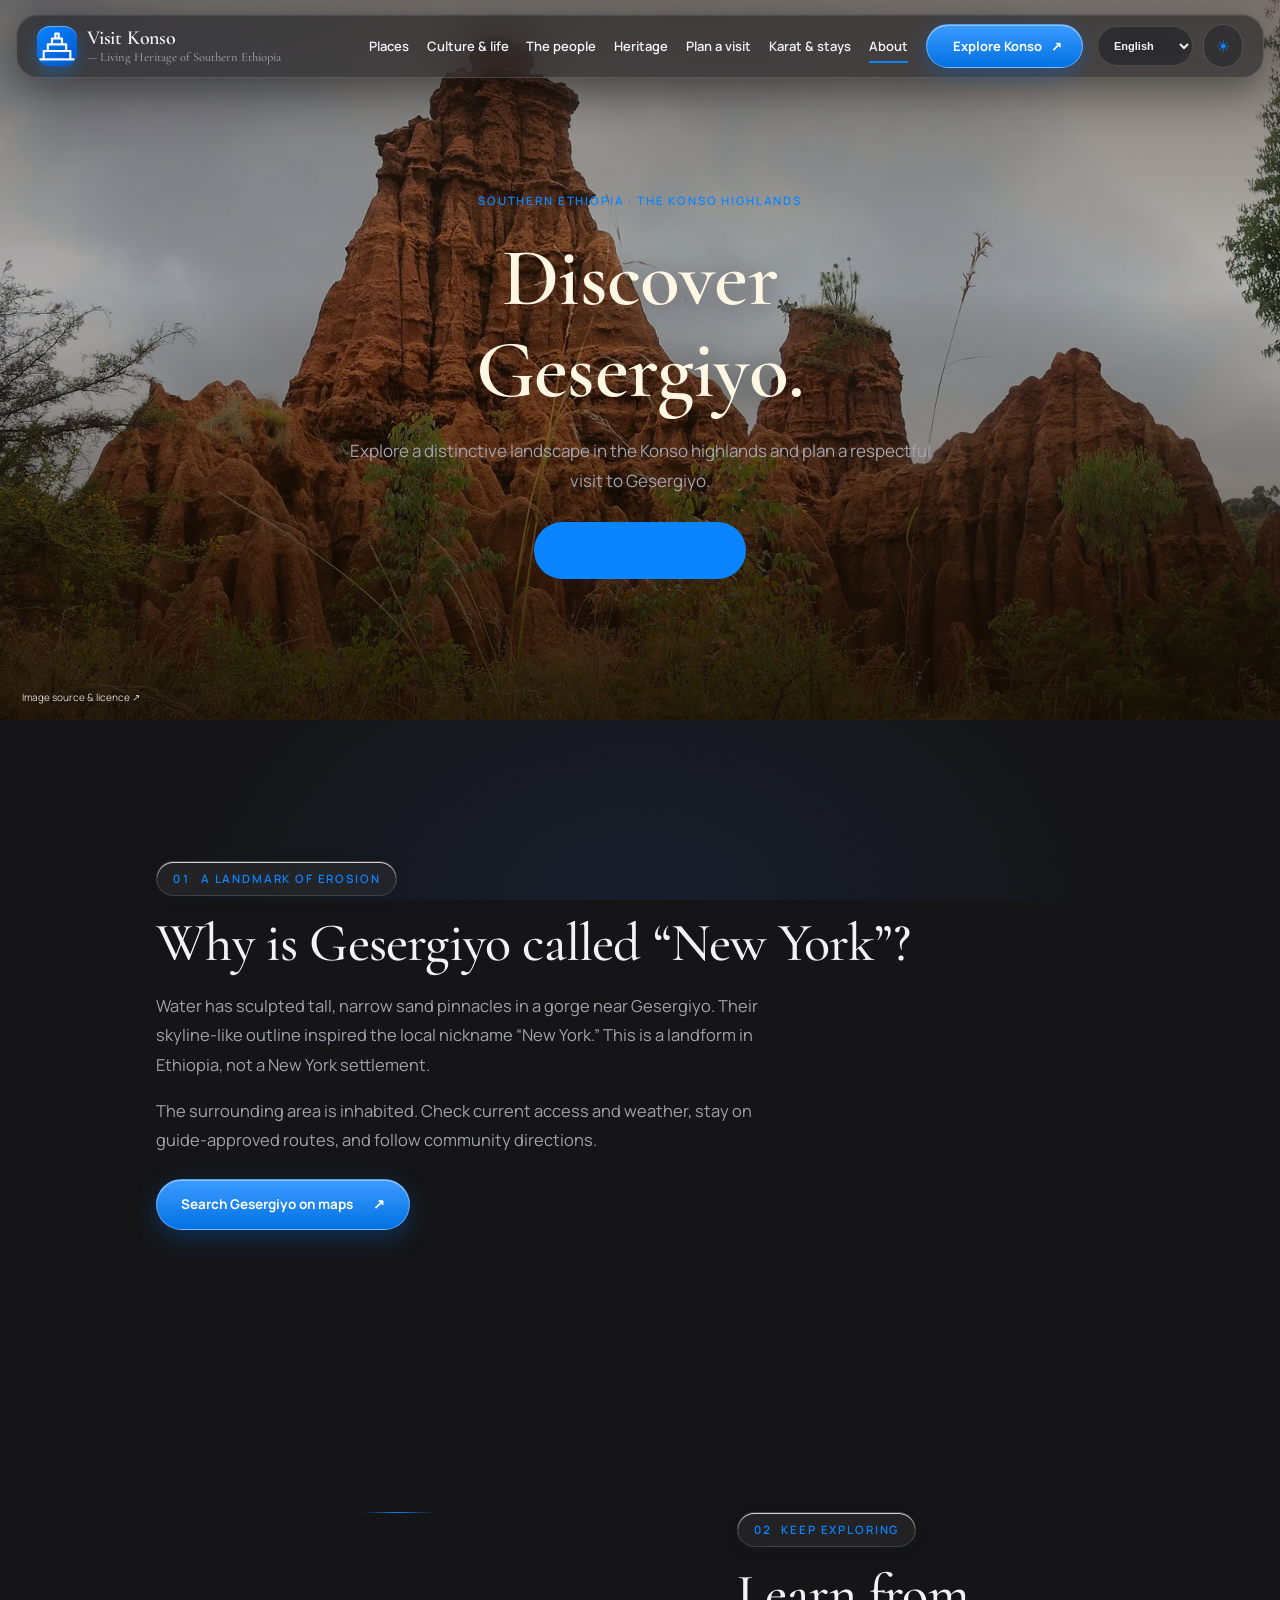
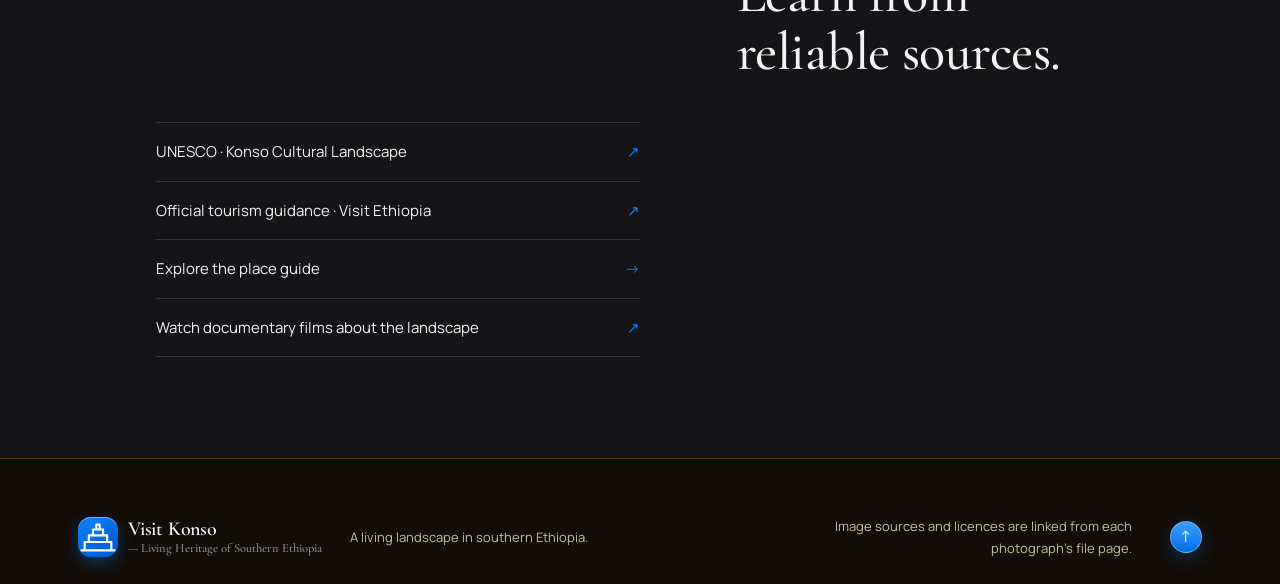
==== about.html @ 5d88a5c2 "Apply iOS-style liquid glass interface" ====
<!doctype html>
<html lang="en" data-adsense-publisher="">
  <head>
    <meta charset="utf-8">
    <meta name="viewport" content="width=device-width, initial-scale=1">
    <meta name="theme-color" content="#eef2f6">
    <meta name="apple-mobile-web-app-capable" content="yes">
    <meta name="apple-mobile-web-app-status-bar-style" content="black-translucent">
    <link rel="manifest" href="manifest.webmanifest">
    <link rel="apple-touch-icon" href="icons/icon-192.png">
    <meta name="description" content="Discover Gesergiyo’s sandstone pinnacles near Konso, their local nickname, and how to plan a respectful visit.">
    <link rel="icon" href="favicon.svg" type="image/svg+xml">
    <title>About Konso — Gesergiyo &amp; the living landscape</title>
    <link rel="preconnect" href="https://fonts.googleapis.com">
    <link rel="preconnect" href="https://fonts.gstatic.com" crossorigin>
    <link rel="preconnect" href="https://commons.wikimedia.org">
    <link rel="preconnect" href="https://upload.wikimedia.org">
    <link href="https://fonts.googleapis.com/css2?family=Cormorant+Garamond:ital,wght@0,500;0,600;0,700;1,500;1,600&family=Manrope:wght@400;500;600;700&family=Noto+Sans+Ethiopic:wght@400;500;600;700&family=Noto+Serif+Ethiopic:wght@500;600;700&display=swap" rel="stylesheet" media="print" onload="this.media='all'">
    <noscript><link href="https://fonts.googleapis.com/css2?family=Cormorant+Garamond:ital,wght@0,500;0,600;0,700;1,500;1,600&family=Manrope:wght@400;500;600;700&family=Noto+Sans+Ethiopic:wght@400;500;600;700&family=Noto+Serif+Ethiopic:wght@500;600;700&display=swap" rel="stylesheet"></noscript>
    <link rel="stylesheet" href="styles.css?v=20261120w">
    <script src="about.js?v=20261120w" defer></script>
    <script src="adsense.js?v=20261117c" defer></script>
    <script src="pwa-register.js?v=20261120w" defer></script>
  </head>
  <body class="about-page" id="about-top">
    <header class="site-header">
      <a class="wordmark" href="index.html#home" aria-label="Visit Konso home" data-aria-key="home">
        <span class="wordmark-mark" aria-hidden="true"><svg class="wordmark-icon" viewBox="0 0 48 48" aria-hidden="true" focusable="false"><path d="M4 40h40M8 40V30h32v10M13 30v-8h22v8M18 22v-7h12v7M22 15V9h4v6" fill="none" stroke="currentColor" stroke-width="2.6" stroke-linecap="round" stroke-linejoin="round"/></svg></span>
        <span class="wordmark-text"><strong>Visit Konso</strong><small>— Living Heritage of Southern Ethiopia</small></span>
      </a>
      <button class="menu-toggle" type="button" aria-expanded="false" aria-controls="about-nav" aria-label="Open navigation">
        <span></span><span></span>
      </button>
      <nav class="site-nav" id="about-nav" aria-label="Main navigation" data-aria-key="nav">
        <a href="index.html#places" data-en="Places" data-am="ቦታዎች" data-om="Iddoowwan">Places</a>
        <a href="index.html#culture" data-en="Culture &amp; life" data-am="ባህልና ዕለታዊ ሕይወት" data-om="Aadaa fi jireenya guyyaa guyyaa">Culture &amp; life</a>
        <a href="index.html#people" data-en="The people" data-am="ሕዝቡ" data-om="Uummata">The people</a>
        <a href="index.html#heritage" data-en="Heritage" data-am="ቅርስ" data-om="Dhaala">Heritage</a>
        <a href="index.html#visit" data-en="Plan a visit" data-am="ጉብኝት ያቅዱ" data-om="Daawwannaa karoorsi">Plan a visit</a>
        <a href="index.html#karat" data-en="Karat &amp; stays" data-am="ካራትና ማረፊያ" data-om="Kaaraatii fi bakka bultii">Karat &amp; stays</a>
        <a href="about.html" aria-current="page" data-en="About" data-am="ስለ ኮንሶ" data-om="Waa’ee Konsoo">About</a>
        <a class="nav-cta" href="index.html#visit"><span data-en="Explore Konso" data-am="ኮንሶን ያስሱ" data-om="Konsoo daawwadhu">Explore Konso</span> <span aria-hidden="true">↗</span></a>
      </nav>
      <div class="header-tools">
        <label class="visually-hidden" for="about-language" data-en="Language" data-am="ቋንቋ" data-om="Afaan">Language</label>
        <select id="about-language" aria-label="Language" data-aria-key="language">
          <option value="en">English</option>
          <option value="am">አማርኛ</option>
          <option value="om">Afaan Oromoo</option>
        </select>
        <button class="theme-toggle" type="button" aria-pressed="false" aria-label="Switch to dark theme">
          <span class="theme-icon" aria-hidden="true">☾</span><span class="theme-label">Dark</span>
        </button>
      </div>
    </header>

    <main>
      <section class="about-hero" aria-labelledby="about-title">
        <div class="about-hero-copy">
          <p class="eyebrow"><span class="eyebrow-dot"></span><span data-en="SOUTHERN ETHIOPIA · THE KONSO HIGHLANDS" data-am="ደቡባዊ ኢትዮጵያ · የኮንሶ ደጋማ አካባቢ" data-om="KIBBA ITOOPHIYAA · BADDA KONSOO">SOUTHERN ETHIOPIA · THE KONSO HIGHLANDS</span></p>
          <h1 id="about-title" data-en="Discover<br>Gesergiyo." data-am="ጌሰርጊዮን<br>ይወቁ።" data-om="Gesergiyoo<br>beekaa.">Discover<br>Gesergiyo.</h1>
          <p class="about-lede" data-en="Explore a distinctive landscape in the Konso highlands and plan a respectful visit to Gesergiyo." data-am="በኮንሶ ደጋማ አካባቢ ያለውን ልዩ መልክዓ ምድር ይወቁና ወደ ጌሰርጊዮ በአክብሮት ጉብኝት ያቅዱ።" data-om="Lafa adda ta’e kan badda Konsoo keessa jiru baradhu; Gesergiyoo daawwachuus kabajaan qopheessi.">Explore a distinctive landscape in the Konso highlands and plan a respectful visit to Gesergiyo.</p>
          <a class="text-link" href="#gesergiyo"><span data-en="Read the story" data-am="ታሪኩን ያንብቡ" data-om="Seenaa isaa dubbisi">Read the story</span><span aria-hidden="true">↓</span></a>
        </div>
        <figure class="about-hero-image">
          <img src="images/commons/commons-new-york-rock-formations-near-konso-jpg-2f418e38.webp" fetchpriority="high" decoding="async" alt="Sculpted rock pinnacles in the gorge at Gesergiyo" data-alt-en="Sculpted rock pinnacles in the gorge at Gesergiyo" data-alt-am="በጌሰርጊዮ ሸለቆ ውስጥ ያሉ በመሬት መሸርሸር የተቀረጹ የድንጋይ ምሰሶዎች" data-alt-om="Pinnaakilii dhagaa erosiidhaan bocaman kan boolla Gesergiyoo keessa jiran" srcset="images/commons/commons-new-york-rock-formations-near-konso-jpg-2f418e38-480.webp 480w, images/commons/commons-new-york-rock-formations-near-konso-jpg-2f418e38-720.webp 720w, images/commons/commons-new-york-rock-formations-near-konso-jpg-2f418e38-1200.webp 1200w, images/commons/commons-new-york-rock-formations-near-konso-jpg-2f418e38.webp 1600w" sizes="100vw">
          <figcaption><a href="https://commons.wikimedia.org/wiki/File:New_York_rock_formations_near_Konso.jpg" target="_blank" rel="noopener noreferrer">Image source &amp; licence ↗</a></figcaption>
        </figure>
      </section>


      <section class="gesergiyo-section section-pad" id="gesergiyo" aria-labelledby="gesergiyo-title">
        <div class="gesergiyo-copy">
          <p class="eyebrow"><span class="section-index">01</span><span data-en="A LANDMARK OF EROSION" data-am="በመሬት መሸርሸር የተፈጠረ ልዩ ቦታ" data-om="BAKKA EROSIIDHAAN UUMAME">A LANDMARK OF EROSION</span></p>
          <h2 id="gesergiyo-title" data-en="Why is Gesergiyo called “New York”?" data-am="ጌሰርጊዮ “New York” የተባለው ለምንድን ነው?" data-om="Gesergiyoon maaliif “Niiw Yoork” jedhama?">Why is Gesergiyo called “New York”?</h2>
          <p data-en="Water has sculpted tall, narrow sand pinnacles in a gorge near Gesergiyo. Their skyline-like outline inspired the local nickname “New York.” This is a landform in Ethiopia, not a New York settlement." data-am="ውሃ በጌሰርጊዮ አቅራቢያ ባለ ሸለቆ ውስጥ ረጃጅምና ጠባብ የአሸዋ ምሰሶዎችን ቀርጿል። እንደ ከተማ ሰማይ ጠቀስ ሕንጻዎች የሚታየው ቅርጻቸው “New York” የሚል የአካባቢ ቅጽል ስም አስገኝቷል። ይህ በኢትዮጵያ የሚገኝ የመሬት ቅርጽ ነው፤ የኒውዮርክ ሰፈር አይደለም።" data-om="Bishaan pinnaakilii cirracha dheeraa fi dhiphaa boolla Gesergiyoo bira jiru bocse. Bocni isaanii akka sarara gamoo magaalaa fakkaata; kanaaf maqaa naannoo keessaa “Niiw Yoork” jedhu argatan. Bifni lafaa kun Itoophiyaa keessa jira; qubsuma Niiw Yoorkii miti.">Water has sculpted tall, narrow sand pinnacles in a gorge near Gesergiyo. Their skyline-like outline inspired the local nickname “New York.” This is a landform in Ethiopia, not a New York settlement.</p>
          <p data-en="The surrounding area is inhabited. Check current access and weather, stay on guide-approved routes, and follow community directions." data-am="አካባቢው ሰዎች የሚኖሩበት ነው። የመድረሻ ሁኔታንና የአየር ሁኔታን ያረጋግጡ፣ በአስጎብኚው በተፈቀዱ መንገዶች ይሂዱ፣ የማኅበረሰቡንም መመሪያ ይከተሉ።" data-om="Naannoon sun jiraattota qaba. Seensaa fi haala qilleensaa ammaa mirkaneessi, daandii qajeelchi hayyame irra deemi, qajeelfama hawaasaas hordofi.">The surrounding area is inhabited. Check current access and weather, stay on guide-approved routes, and follow community directions.</p>
          <a class="visit-button" href="https://www.google.com/maps/search/?api=1&amp;query=Gesergiyo%2C+Konso%2C+Ethiopia" target="_blank" rel="noopener noreferrer"><span data-en="Search Gesergiyo on maps" data-am="ጌሰርጊዮን በካርታ ይፈልጉ" data-om="Gesergiyoo kaartaa irratti barbaadi">Search Gesergiyo on maps</span> <span aria-hidden="true">↗</span></a>
        </div>
      </section>




      <section class="about-sources section-pad" aria-labelledby="about-sources-title">
        <div>
          <p class="eyebrow"><span class="section-index">02</span><span data-en="KEEP EXPLORING" data-am="ተጨማሪ ይወቁ" data-om="Dabalataan qoradhu">KEEP EXPLORING</span></p>
          <h2 id="about-sources-title" data-en="Learn from reliable sources." data-am="ከታመኑ ምንጮች ይወቁ።" data-om="Madda amanamoo irraa baradhu.">Learn from reliable sources.</h2>
        </div>
        <div class="source-links">
          <a href="https://whc.unesco.org/en/list/1333/" target="_blank" rel="noopener noreferrer"><span data-en="UNESCO · Konso Cultural Landscape" data-am="ዩኔስኮ · የኮንሶ የባህል መልክዓ ምድር" data-om="UNESCO · Lafa Aadaa Konsoo">UNESCO · Konso Cultural Landscape</span><span aria-hidden="true">↗</span></a>
          <a href="https://www.visitethiopia.et/space/konso-cultural-landscape" target="_blank" rel="noopener noreferrer"><span data-en="Official tourism guidance · Visit Ethiopia" data-am="ይፋዊ የቱሪዝም መመሪያ · Visit Ethiopia" data-om="Qajeelfama turistii sirrii · Visit Ethiopia">Official tourism guidance · Visit Ethiopia</span><span aria-hidden="true">↗</span></a>
          <a href="index.html#places"><span data-en="Explore the place guide" data-am="የቦታ መመሪያውን ይመልከቱ" data-om="Qajeelfama iddoo ilaali">Explore the place guide</span><span aria-hidden="true">→</span></a>
          <a href="index.html#media"><span data-en="Watch documentary films about the landscape" data-am="ስለ መልክዓ ምድር የሚያሳዩ ሰነድ ፊልሞችን ይመልከቱ" data-om="Waa’ee lafa agarsiisan filmiiwwan galmee ilaali">Watch documentary films about the landscape</span><span aria-hidden="true">↗</span></a>
        </div>
      </section>
    </main>

    <footer class="site-footer">
      <a class="wordmark footer-mark" href="index.html#home" aria-label="Visit Konso home" data-aria-key="home"><span class="wordmark-mark" aria-hidden="true"><svg class="wordmark-icon" viewBox="0 0 48 48" aria-hidden="true" focusable="false"><path d="M4 40h40M8 40V30h32v10M13 30v-8h22v8M18 22v-7h12v7M22 15V9h4v6" fill="none" stroke="currentColor" stroke-width="2.6" stroke-linecap="round" stroke-linejoin="round"/></svg></span><span class="wordmark-text"><strong>Visit Konso</strong><small>— Living Heritage of Southern Ethiopia</small></span></a>
      <p data-en="A living landscape in southern Ethiopia." data-am="በደቡባዊ ኢትዮጵያ የሚገኝ ሕያው የባህል መልክዓ ምድር።" data-om="Lafa aadaa jiraataa kibba Itoophiyaa keessa jiru.">A living landscape in southern Ethiopia.</p>
      <p class="footer-credit" data-en="Image sources and licences are linked from each photograph’s file page." data-am="ምንጮችና ፈቃዶች ከእያንዳንዱ ፎቶ የፋይል ገጽ ጋር ተያይዘዋል።" data-om="Madda suuraa fi hayyamni fuula faayila tokkoon tokkoon suuraa irraa argamu.">Image sources and licences are linked from each photograph’s file page.</p>
      <a class="back-top" href="#about-top" aria-label="Back to top" data-aria-key="backTop">↑</a>
    </footer>
  </body>
</html>
---- styles.css ----
:root {
  color-scheme: dark;
  --paper: #1f1710;
  --paper-light: #2a2016;
  --ink: #f4e9d4;
  --muted: #c9baa0;
  --green: #f0b429;
  --green-deep: #130d07;
  --clay: #f0b429;
  --sun: #ffd36b;
  --line: rgb(244 233 212 / 17%);
  --gold: #f0b429;
  --brown: #2b2118;
  --serif: "Cormorant Garamond", Georgia, serif;
  --sans: "Manrope", sans-serif;
}

html[data-theme="light"] {
  color-scheme: light;
  --paper: #f7efe0;
  --paper-light: #fffaf0;
  --ink: #2b2118;
  --muted: #6c5d48;
  --green: #8a5a0b;
  --green-deep: #2b2118;
  --clay: #a96a08;
  --sun: #f0b429;
  --line: #e3d5ba;
}

* { box-sizing: border-box; }
html { scroll-behavior: smooth; scroll-padding-top: 82px; }
body { margin: 0; background: var(--paper); color: var(--ink); font-family: var(--sans); font-size: 16px; line-height: 1.7; }
img { display: block; width: 100%; }
a { color: inherit; }
button { font: inherit; }

.site-header { height: 82px; padding: 0 6.1vw; display: flex; align-items: center; justify-content: space-between; border-bottom: 1px solid var(--line); position: relative; z-index: 5; background: var(--paper); }
.wordmark { display: inline-flex; align-items: center; gap: 11px; color: var(--ink); text-decoration: none; font-size: 11px; letter-spacing: 0; font-weight: 500; }
.wordmark strong { font-weight: 700; }
.wordmark-mark { width: 35px; height: 35px; display: grid; place-items: center; background: var(--clay); color: var(--paper-light); font-family: var(--serif); font-size: 22px; line-height: 1; }
.site-nav { display: flex; align-items: center; gap: clamp(22px, 3.2vw, 52px); }
.site-nav a { text-decoration: none; color: var(--ink); font-size: 12px; font-weight: 500; transition: color .2s ease; }
.site-nav a:hover, .site-nav a:focus-visible { color: var(--clay); }
.site-nav .nav-cta { padding: 10px 15px; background: var(--green-deep); color: var(--paper-light); }
.nav-cta span { padding-left: 12px; color: var(--sun); }
.menu-toggle { display: none; }
.header-tools { display: flex; align-items: center; gap: 8px; }
.header-tools select, .theme-toggle { min-height: 36px; border: 1px solid var(--line); background: transparent; color: var(--ink); font-size: 10px; }
.header-tools select { width: 100px; padding: 0 8px; cursor: pointer; }
.theme-toggle { display: inline-flex; align-items: center; justify-content: center; gap: 7px; padding: 0 10px; cursor: pointer; }
.theme-icon { color: var(--clay); font-size: 16px; line-height: 1; }
.visually-hidden { position: absolute; width: 1px; height: 1px; padding: 0; margin: -1px; overflow: hidden; clip: rect(0, 0, 0, 0); white-space: nowrap; border: 0; }
html[lang="am"] body { font-family: "Noto Sans Ethiopic", var(--sans); }
html[lang="am"] h1, html[lang="am"] h2, html[lang="am"] h3 { font-family: "Noto Serif Ethiopic", var(--serif); }

.hero { position: relative; min-height: min(760px, calc(100svh - 82px)); display: grid; grid-template-columns: 47% 53%; padding: 0 6.1vw; align-items: center; overflow: hidden; }
.hero-copy { position: relative; z-index: 1; padding: 64px 32px 76px 0; animation: rise-in .7s ease both; }
.eyebrow { margin: 0; display: flex; align-items: center; gap: 10px; color: var(--green); font-size: 10px; font-weight: 700; letter-spacing: .12em; }
.eyebrow-dot { width: 7px; height: 7px; border-radius: 50%; background: var(--clay); }
h1, h2 { font-family: var(--serif); font-weight: 500; letter-spacing: 0; }
.hero h1 { margin: 30px 0 20px; font-size: 88px; line-height: .98; }
h1 em, h2 em { color: var(--clay); font-weight: 500; }
.hero-intro { max-width: 375px; margin: 0 0 25px; color: #536159; font-size: 15px; line-height: 1.8; }
.text-link { display: inline-flex; align-items: center; gap: 21px; padding: 0 0 7px; border-bottom: 1px solid var(--clay); color: var(--ink); font-size: 12px; font-weight: 700; text-decoration: none; }
.text-link span { color: var(--clay); font-size: 17px; transition: transform .2s ease; }
.text-link:hover span { transform: translateY(3px); }
.hero-note { position: absolute; bottom: 20px; left: 0; display: flex; align-items: center; gap: 12px; color: var(--muted); font-size: 8px; line-height: 1.65; letter-spacing: .08em; }
.note-rule { display: inline-block; width: 26px; height: 1px; background: var(--clay); }
.hero-image { position: relative; height: min(640px, calc(100svh - 145px)); min-height: 480px; margin: 0 -11.5vw 0 0; overflow: hidden; background: #899482; animation: image-in .9s .1s ease both; }
.hero-image::after { position: absolute; inset: 45% 0 0; content: ""; background: linear-gradient(transparent, rgb(20 30 25 / 46%)); pointer-events: none; }
.hero-image > img { height: 100%; object-fit: cover; object-position: 54% 45%; }
.image-credit { position: absolute; z-index: 1; bottom: 17px; left: 20px; right: 20px; display: flex; justify-content: space-between; gap: 10px; color: #fff; font-size: 9px; }
.image-credit a { text-decoration: none; }
.image-credit a:hover { text-decoration: underline; }
.hero-stamp { position: absolute; z-index: 1; top: 28px; right: calc(11.5vw + 26px); width: 93px; height: 93px; border: 1px solid rgb(255 255 255 / 70%); border-radius: 50%; display: flex; flex-direction: column; justify-content: center; align-items: center; gap: 5px; color: #fff; font-size: 8px; letter-spacing: .11em; }
.stamp-line { width: 27px; height: 1px; background: var(--sun); }
.scroll-cue { position: absolute; bottom: 25px; right: 6.1vw; display: flex; align-items: center; gap: 10px; color: var(--muted); font-size: 8px; letter-spacing: .1em; text-decoration: none; }
.scroll-cue span { width: 20px; height: 1px; background: var(--clay); }

.section-pad { padding: 120px 12.2vw; }
.landscape { display: grid; grid-template-columns: 1fr 1fr; column-gap: 12%; row-gap: 56px; background: var(--paper-light); }
.section-index { color: var(--clay); font-variant-numeric: tabular-nums; }
.section-heading h2, .story-content h2, .visit-grid h2 { margin: 25px 0 0; font-size: 62px; line-height: 1.08; }
.landscape-body { padding-top: 36px; }
.large-copy { margin: 0 0 20px; font-family: var(--serif); font-size: 23px; line-height: 1.45; }
.body-copy { max-width: 470px; margin: 0 0 24px; color: var(--muted); font-size: 13px; }
.landscape-facts { grid-column: 1 / -1; display: grid; grid-template-columns: repeat(3, 1fr); padding-top: 28px; border-top: 1px solid var(--line); }
.landscape-facts > div { display: flex; flex-direction: column; gap: 7px; padding-left: 25px; border-left: 1px solid var(--line); }
.landscape-facts > div:first-child { padding-left: 0; border-left: 0; }
.landscape-facts strong { color: var(--green); font-family: var(--serif); font-size: 29px; font-weight: 500; }
.landscape-facts span { color: var(--muted); font-size: 11px; line-height: 1.55; }

.places-section { padding-top: 116px; padding-bottom: 120px; }
.places-heading { display: grid; grid-template-columns: 1fr 1fr; gap: 12%; align-items: end; margin-bottom: 55px; }
.places-heading h2, .culture-intro h2 { margin: 22px 0 0; font-size: 62px; line-height: 1.08; }
.places-heading > p { max-width: 470px; margin: 0 0 5px; color: var(--muted); font-size: 15px; line-height: 1.8; }
.place-list { border-top: 1px solid var(--line); }
.place-entry { display: grid; grid-template-columns: 52px 1fr 40px; align-items: start; gap: 15px; padding: 21px 0; border-bottom: 1px solid var(--line); }
.place-number { padding-top: 5px; color: var(--clay); font-size: 10px; font-weight: 700; }
.place-entry h3 { margin: 0 0 5px; color: var(--ink); font-family: var(--serif); font-size: 23px; font-weight: 500; line-height: 1.3; }
.place-entry p { max-width: 690px; margin: 0; color: var(--muted); font-size: 14px; line-height: 1.75; }
.place-entry > a { width: 34px; height: 34px; display: grid; place-items: center; justify-self: end; border: 1px solid var(--line); color: var(--clay); font-size: 15px; text-decoration: none; transition: background .2s ease, color .2s ease; }
.place-entry > a:hover { background: var(--clay); color: white; }
.map-block { display: grid; grid-template-columns: .8fr 1.2fr; min-height: 350px; margin-top: 58px; background: var(--green-deep); color: var(--paper-light); }
.map-copy { display: flex; flex-direction: column; align-items: flex-start; padding: 42px clamp(25px, 4vw, 60px); }
.map-copy .eyebrow { color: #c4cfbf; }
.map-copy h3 { margin: 18px 0 12px; font-family: var(--serif); font-size: clamp(30px, 3vw, 42px); font-weight: 500; line-height: 1.2; }
.map-copy > p:not(.eyebrow) { max-width: 350px; margin: 0 0 22px; color: #d3dbd1; font-size: 11px; line-height: 1.8; }
.map-copy .text-link { margin-top: auto; border-color: var(--sun); color: var(--paper-light); }
.map-copy .text-link span { color: var(--sun); }
.map-copy small { margin-top: 14px; color: #b7c3b6; font-size: 9px; }
.map-block iframe { width: 100%; height: 100%; min-height: 350px; border: 0; filter: saturate(.72); }

.culture-section { display: grid; grid-template-columns: .72fr 1.28fr; column-gap: 9%; row-gap: 48px; background: var(--paper-light); }
.culture-intro h2 em { color: var(--clay); }
.culture-intro > p:last-child { max-width: 340px; margin: 22px 0 0; color: var(--muted); font-size: 14px; line-height: 1.8; }
.people-profile { grid-column: 1 / -1; padding: 28px 30px; border: 1px solid var(--line); background: var(--paper); }
.people-profile > .eyebrow { margin-bottom: 12px; }
.people-profile > h3 { margin: 0 0 10px; font-family: var(--serif); font-size: 34px; font-weight: 500; line-height: 1.2; }
.people-profile > p:not(.eyebrow):not(.profile-status) { max-width: 860px; margin: 0 0 22px; color: var(--muted); font-size: 13px; line-height: 1.8; }
.people-profile-grid { display: grid; grid-template-columns: repeat(2, minmax(0, 1fr)); gap: 0 28px; }
.people-profile-grid article { padding: 16px 0; border-top: 1px solid var(--line); }
.people-profile-grid h4, .visitor-guidance h4 { margin: 0 0 7px; font-family: var(--serif); font-size: 20px; font-weight: 500; line-height: 1.3; }
.people-profile-grid p { margin: 0; color: var(--muted); font-size: 12px; line-height: 1.75; }
.visitor-guidance { display: grid; grid-template-columns: 1fr 1.5fr; gap: 14px 28px; margin-top: 15px; padding-top: 18px; border-top: 1px solid var(--line); }
.visitor-guidance ul { display: grid; grid-template-columns: repeat(2, minmax(0, 1fr)); gap: 8px 24px; margin: 0; padding-left: 18px; color: var(--muted); font-size: 11px; line-height: 1.65; }
.profile-sources { display: flex; flex-wrap: wrap; gap: 8px 20px; margin-top: 17px; }
.profile-sources a { color: var(--green); font-size: 10px; font-weight: 700; text-underline-offset: 3px; }
.profile-status { min-height: 1em; margin: 10px 0 0; color: var(--clay); font-size: 11px; }
.culture-grid { display: grid; grid-template-columns: repeat(2, minmax(0, 1fr)); column-gap: 32px; }
.culture-entry { padding: 20px 0 22px; border-top: 1px solid var(--line); }
.culture-mark { color: var(--clay); font-size: 9px; font-weight: 700; }
.culture-entry h3 { margin: 10px 0 8px; font-family: var(--serif); font-size: 20px; font-weight: 500; line-height: 1.3; }
.culture-entry p { margin: 0; color: var(--muted); font-size: 13px; line-height: 1.75; }
.culture-entry a { display: inline-flex; gap: 9px; align-items: center; margin-top: 14px; color: var(--green); font-size: 10px; font-weight: 700; text-decoration: none; }
.culture-entry a:hover { color: var(--clay); }
.culture-note { grid-column: 2; display: grid; grid-template-columns: 130px 1fr; gap: 18px; padding-top: 19px; border-top: 1px solid var(--line); }
.culture-note span { color: var(--clay); font-size: 9px; font-weight: 700; letter-spacing: .1em; }
.culture-note p { max-width: 550px; margin: 0; color: var(--muted); font-size: 11px; line-height: 1.8; }

.photo-section { background: var(--paper-light); }
.photo-heading { display: grid; grid-template-columns: 1fr 1fr; gap: 12%; align-items: end; margin-bottom: 32px; }
.photo-heading h2 { margin: 22px 0 0; font-size: 62px; line-height: 1.08; }
.photo-heading > p { max-width: 490px; margin: 0 0 5px; color: var(--muted); font-size: 15px; line-height: 1.8; }
.photo-filters { display: flex; flex-wrap: wrap; gap: 7px; margin-bottom: 18px; }
.photo-filter { min-height: 38px; padding: 0 14px; border: 1px solid var(--line); background: transparent; color: var(--muted); cursor: pointer; font-size: 12px; font-weight: 600; transition: color .2s ease, background .2s ease, border-color .2s ease; }
.photo-filter:hover { color: var(--ink); border-color: var(--green); }
.photo-filter.is-active { border-color: var(--green-deep); background: var(--green-deep); color: var(--paper-light); }
.photo-grid { display: grid; grid-template-columns: repeat(6, minmax(0, 1fr)); gap: 14px; }
.photo-card { position: relative; grid-column: span 2; min-height: 350px; margin: 0; overflow: hidden; background: #677568; color: #fff; }
.photo-card:nth-child(1), .photo-card:nth-child(6) { grid-column: span 4; min-height: 410px; }
.photo-card[hidden] { display: none; }
.photo-open { position: absolute; z-index: 0; inset: 0; width: 100%; height: 100%; padding: 0; overflow: hidden; border: 0; background: transparent; cursor: zoom-in; }
.photo-card img { position: absolute; inset: 0; width: 100%; height: 100%; object-fit: cover; transition: transform .55s cubic-bezier(.2, .7, .2, 1); }
.photo-card:hover img, .photo-open:focus-visible img { transform: scale(1.035); }
.photo-card::after { position: absolute; inset: 30% 0 0; content: ""; background: linear-gradient(transparent, rgb(13 23 18 / 86%)); pointer-events: none; }
.photo-card figcaption { position: absolute; z-index: 1; right: 20px; bottom: 18px; left: 20px; display: flex; flex-direction: column; align-items: flex-start; gap: 6px; pointer-events: none; }
.photo-category { color: #f0cd79; font-size: 9px; font-weight: 700; letter-spacing: .1em; }
.photo-card strong { font-family: var(--serif); font-size: 26px; font-weight: 500; line-height: 1.2; }
.photo-card figcaption a { color: #e6e7dc; font-size: 10px; text-decoration: none; pointer-events: auto; }
.photo-card figcaption a:hover { text-decoration: underline; }
.photo-viewer { position: fixed; width: min(94vw, 1180px); max-width: none; max-height: 94svh; padding: 18px; border: 1px solid #536159; background: #111a14; color: #f3f0e5; }
.photo-viewer::backdrop { background: rgb(8 14 10 / 82%); backdrop-filter: blur(4px); }
.photo-viewer form { position: absolute; z-index: 2; top: 10px; right: 10px; margin: 0; }
.photo-viewer-close { width: 42px; height: 42px; border: 1px solid rgb(243 240 229 / 55%); background: rgb(17 26 20 / 78%); color: white; cursor: pointer; font-size: 24px; }
.photo-viewer figure { display: grid; justify-items: center; gap: 12px; margin: 0; }
.photo-viewer img { width: auto; max-width: 100%; max-height: 76svh; object-fit: contain; }
.photo-viewer figcaption { display: flex; width: 100%; align-items: baseline; justify-content: space-between; gap: 14px; }
.photo-viewer figcaption strong { font-family: var(--serif); font-size: 22px; font-weight: 500; }
.photo-viewer figcaption a { color: #f0cd79; font-size: 11px; }

.story-section { display: grid; grid-template-columns: 1fr 1fr; background: var(--green-deep); color: var(--paper-light); }
.story-image-wrap { position: relative; min-height: 660px; overflow: hidden; background: #788273; }
.story-image { position: absolute; height: 100%; object-fit: cover; object-position: center; }
.story-image-wrap::after { position: absolute; inset: 60% 0 0; content: ""; background: linear-gradient(transparent, rgb(18 31 24 / 50%)); pointer-events: none; }
.story-image-wrap .image-credit { bottom: 22px; }
.story-content { padding: 108px clamp(40px, 8vw, 120px); align-self: center; }
.story-content .eyebrow { color: #cad3c6; }
.story-content h2 { font-size: clamp(54px, 6vw, 78px); }
.story-content h2 em { color: var(--sun); }
.story-description { min-height: 105px; max-width: 440px; margin: 25px 0 36px; color: #d2d7cd; font-size: 13px; line-height: 1.9; }
.story-tabs { display: flex; border-top: 1px solid rgb(243 240 229 / 28%); }
.story-tab { flex: 1; display: flex; align-items: center; justify-content: space-between; gap: 6px; padding: 16px 9px 16px 0; border: 0; border-bottom: 1px solid rgb(243 240 229 / 28%); background: transparent; color: #b7c1b6; text-align: left; cursor: pointer; font-size: 12px; transition: color .2s ease, border-color .2s ease; }
.story-tab + .story-tab { padding-left: 12px; }
.story-tab span { font-size: 9px; color: #99a89a; }
.story-tab.is-active { color: var(--paper-light); border-bottom: 2px solid var(--sun); }
.story-tab.is-active span { color: var(--sun); }
.story-tab:focus-visible, a:focus-visible, button:focus-visible { outline: 2px solid var(--sun); outline-offset: 4px; }

.visit-section { padding-top: 112px; padding-bottom: 118px; }
.visit-topline { display: flex; justify-content: space-between; align-items: center; }
.visit-location { color: var(--muted); font-size: 9px; letter-spacing: .1em; }
.visit-grid { display: grid; grid-template-columns: 1fr 1fr; column-gap: 12%; align-items: end; padding: 20px 0 44px; }
.visit-grid h2 { margin: 0; font-size: clamp(54px, 6.5vw, 88px); }
.visit-copy p { max-width: 430px; margin: 0 0 22px; color: #536159; font-size: 15px; line-height: 1.8; }
.visit-button { display: inline-flex; gap: 20px; align-items: center; padding: 12px 16px; background: var(--clay); color: #fffaf0; text-decoration: none; font-size: 11px; font-weight: 700; transition: background .2s ease; }
.visit-button:hover { background: #913c2a; }
.visit-button span { color: #f7d779; }
.visit-source { display: block; width: fit-content; margin-top: 15px; color: var(--green); font-size: 11px; font-weight: 700; text-decoration-thickness: 1px; text-underline-offset: 4px; }
.visit-image { position: relative; height: clamp(280px, 43vw, 520px); margin: 0; overflow: hidden; background: #899482; }
.visit-image img { height: 100%; object-fit: cover; object-position: center 54%; }
.visit-image figcaption { position: absolute; right: 16px; bottom: 13px; color: white; font-size: 9px; text-shadow: 0 1px 5px #000; }
.visit-image figcaption a { text-decoration: none; }
.visit-image figcaption a:hover { text-decoration: underline; }

.trip-planner { display: grid; grid-template-columns: minmax(260px, .75fr) 1.25fr; gap: 20px 8%; margin: 0 0 52px; padding: 30px; border-top: 1px solid var(--line); border-bottom: 1px solid var(--line); background: var(--paper-light); }
.planner-heading { grid-column: 1; grid-row: span 2; }
.planner-heading .eyebrow { margin-bottom: 12px; }
.planner-heading h3 { margin: 0 0 10px; font-family: var(--serif); font-size: 32px; font-weight: 500; line-height: 1.15; }
.planner-intro { max-width: 340px; margin: 0; color: var(--muted); font-size: 13px; line-height: 1.75; }
.planner-options { display: flex; gap: 4px; justify-self: end; padding: 4px; border: 1px solid var(--line); }
.planner-option { min-height: 36px; padding: 0 14px; border: 0; background: transparent; color: var(--muted); cursor: pointer; font-size: 11px; font-weight: 700; }
.planner-option.is-active { background: var(--green-deep); color: var(--paper-light); }
.itinerary-list { display: grid; grid-template-columns: repeat(2, minmax(0, 1fr)); gap: 16px 22px; margin: 0; padding: 0; list-style: none; }
.itinerary-list li { display: grid; grid-template-columns: 28px 1fr; gap: 10px; align-items: start; }
.itinerary-number { color: var(--clay); font-size: 10px; font-weight: 700; }
.itinerary-list h4 { margin: 0 0 4px; font-family: var(--serif); font-size: 18px; font-weight: 500; line-height: 1.3; }
.itinerary-list p { margin: 0; color: var(--muted); font-size: 12px; line-height: 1.65; }
.planner-footer { grid-column: 2; display: flex; align-items: center; justify-content: space-between; gap: 18px; padding-top: 15px; border-top: 1px solid var(--line); }
.planner-note { max-width: 440px; margin: 0; color: var(--muted); font-size: 11px; line-height: 1.6; }
.download-plan { flex: 0 0 auto; display: inline-flex; align-items: center; gap: 12px; min-height: 40px; padding: 0 14px; border: 1px solid var(--clay); background: transparent; color: var(--ink); cursor: pointer; font-size: 11px; font-weight: 700; }
.download-plan span { color: var(--clay); }
.planner-status { grid-column: 2; min-height: 1em; margin: -16px 0 0; color: var(--green); font-size: 11px; }

.site-footer { position: relative; min-height: 125px; display: flex; align-items: center; gap: 28px; padding: 25px 6.1vw; border-top: 1px solid var(--line); }
.footer-mark { flex: 0 0 auto; }
.site-footer > p { margin: 0; color: var(--muted); font-size: 10px; }
.site-footer .footer-credit { margin-left: auto; max-width: 360px; text-align: right; }
.footer-credit a { color: var(--green); }
.back-top { width: 32px; height: 32px; display: grid; place-items: center; margin-left: 10px; background: var(--green-deep); color: #fff; text-decoration: none; }

.about-hero { min-height: min(700px, calc(100svh - 82px)); display: grid; grid-template-columns: .9fr 1.1fr; align-items: center; gap: 7vw; padding: 66px 6.1vw 76px; }
.about-hero-copy { max-width: 550px; }
.about-hero-copy h1 { margin: 28px 0 22px; font-family: var(--serif); font-size: 72px; font-weight: 500; line-height: 1.02; }
.about-lede { max-width: 490px; margin: 0 0 26px; color: var(--muted); font-size: 17px; line-height: 1.75; }
.about-hero-image { position: relative; height: min(570px, calc(100svh - 160px)); min-height: 420px; margin: 0; overflow: hidden; background: #536159; }
.about-hero-image::after { position: absolute; inset: 62% 0 0; content: ""; background: linear-gradient(transparent, rgb(13 23 18 / 72%)); pointer-events: none; }
.about-hero-image img { width: 100%; height: 100%; object-fit: cover; object-position: center; }
.about-hero-image figcaption { position: absolute; z-index: 1; right: 18px; bottom: 14px; left: 18px; color: #fff; font-size: 10px; }
.about-hero-image figcaption a { text-decoration: none; }
.about-facts { display: grid; grid-template-columns: repeat(3, 1fr); gap: 20px; padding: 34px 12.2vw; background: var(--green-deep); color: var(--paper-light); }
.about-facts > div { display: flex; flex-direction: column; gap: 4px; padding-left: 22px; border-left: 1px solid rgb(243 240 229 / 28%); }
.about-facts > div:first-child { padding-left: 0; border-left: 0; }
.about-facts strong { color: var(--sun); font-family: var(--serif); font-size: 28px; font-weight: 500; }
.about-facts span { color: #d3dbd1; font-size: 12px; line-height: 1.55; }
.gesergiyo-section { display: block; background: var(--paper-light); }
.gesergiyo-copy { max-width: 860px; }
.gesergiyo-copy h2, .about-map-heading h2, .about-sources h2 { margin: 18px 0; font-family: var(--serif); font-size: 54px; font-weight: 500; line-height: 1.08; }
.gesergiyo-copy > p:not(.eyebrow) { max-width: 610px; margin: 0 0 16px; color: var(--muted); font-size: 15px; line-height: 1.8; }
.gesergiyo-copy .visit-button { margin-top: 8px; }
.about-map-section { background: var(--paper); }
.about-map-heading { display: grid; grid-template-columns: .65fr 1fr; gap: 0 8%; align-items: end; margin-bottom: 30px; }
.about-map-heading .eyebrow { grid-column: 1 / -1; margin-bottom: 12px; }
.about-map-heading h2 { margin: 0; }
.about-map-heading > p:last-child { max-width: 600px; margin: 0; color: var(--muted); font-size: 14px; line-height: 1.75; }
.about-map-frame { border-top: 1px solid var(--line); }
.about-map-frame iframe { display: block; width: 100%; height: 460px; border: 0; background: #e8e7dd; }
.about-map-frame > p { display: flex; justify-content: space-between; gap: 16px; margin: 0; padding: 12px 0; color: var(--muted); font-size: 10px; }
.about-map-frame > p a { color: var(--green); font-weight: 700; }
.karat-section { background: var(--paper-light); }
.karat-intro { display: grid; grid-template-columns: .8fr 1.2fr; gap: 0 10%; align-items: end; margin-bottom: 36px; }
.karat-intro .eyebrow { grid-column: 1 / -1; margin-bottom: 12px; }
.karat-intro h2 { margin: 0; font-family: var(--serif); font-size: 54px; font-weight: 500; line-height: 1.08; }
.karat-intro > p:last-child { max-width: 620px; margin: 0; color: var(--muted); font-size: 14px; line-height: 1.8; }
.karat-grid { display: grid; grid-template-columns: .9fr 1.1fr; gap: 8%; align-items: start; }
.karat-market-photo { position: sticky; top: 100px; min-height: 460px; margin: 0; overflow: hidden; background: #627568; }
.karat-market-photo img { position: absolute; inset: 0; height: 100%; object-fit: cover; }
.karat-market-photo::after { position: absolute; inset: 65% 0 0; content: ""; background: linear-gradient(transparent, rgb(13 23 18 / 76%)); pointer-events: none; }
.karat-market-photo figcaption { position: absolute; z-index: 1; right: 16px; bottom: 14px; left: 16px; color: white; font-size: 10px; }
.karat-market-photo figcaption a { text-decoration: none; }
.stay-heading { margin: 0 0 12px; }
.stay-heading h3 { margin: 10px 0 0; font-family: var(--serif); font-size: 32px; font-weight: 500; line-height: 1.15; }
.stay-entry { display: grid; grid-template-columns: 35px 1fr; gap: 12px; padding: 18px 0; border-top: 1px solid var(--line); }
.stay-number { padding-top: 4px; color: var(--clay); font-size: 10px; font-weight: 700; }
.stay-entry h4 { margin: 0 0 5px; font-family: var(--serif); font-size: 22px; font-weight: 500; line-height: 1.3; }
.stay-entry p { margin: 0; color: var(--muted); font-size: 13px; line-height: 1.7; }
.stay-links { display: flex; flex-wrap: wrap; gap: 7px 18px; margin-top: 10px; }
.stay-links a { color: var(--green); font-size: 11px; font-weight: 700; text-decoration-thickness: 1px; text-underline-offset: 3px; }
.stay-note { margin: 16px 0 0; padding-top: 13px; border-top: 1px solid var(--line); color: var(--muted); font-size: 11px; line-height: 1.6; }
.about-photo-section { background: var(--paper-light); }
.about-photo-heading { display: grid; grid-template-columns: 1fr .8fr; gap: 10%; align-items: end; margin-bottom: 34px; }
.about-photo-heading h2 { margin: 16px 0 0; font-family: var(--serif); font-size: 54px; font-weight: 500; line-height: 1.08; }
.about-photo-heading > p { max-width: 500px; margin: 0; color: var(--muted); font-size: 14px; line-height: 1.8; }
.about-photo-grid .photo-card { min-height: 330px; }
.about-photo-grid .photo-card:nth-child(1), .about-photo-grid .photo-card:nth-child(6) { min-height: 390px; }
.about-sources { display: grid; grid-template-columns: 1fr .8fr; gap: 10%; align-items: start; background: var(--paper-light); }
.about-sources h2 { max-width: 580px; margin-bottom: 0; }
.source-links { border-top: 1px solid var(--line); }
.source-links a { display: flex; justify-content: space-between; gap: 20px; padding: 16px 0; border-bottom: 1px solid var(--line); color: var(--ink); font-size: 13px; text-decoration: none; }
.source-links a span:last-child { color: var(--clay); }
.source-links a:hover span:first-child { text-decoration: underline; text-underline-offset: 4px; }

html[data-theme="dark"] .hero-intro,
html[data-theme="dark"] .visit-copy p,
html[data-theme="dark"] .about-lede { color: #cad3cb; }
html[data-theme="dark"] .hero-image { background: #38493d; }
html[data-theme="dark"] .photo-card { background: #38493d; }

@keyframes rise-in { from { opacity: 0; transform: translateY(18px); } to { opacity: 1; transform: translateY(0); } }
@keyframes image-in { from { opacity: 0; transform: translateX(18px); } to { opacity: 1; transform: translateX(0); } }

@media (min-width: 1500px) {
  .hero { padding-left: max(6.1vw, calc((100vw - 1320px) / 2)); }
  .section-pad { padding-right: max(12.2vw, calc((100vw - 1080px) / 2)); padding-left: max(12.2vw, calc((100vw - 1080px) / 2)); }
}

@media (min-width: 801px) and (max-width: 1100px) {
  .site-header { padding: 0 4.5vw; }
  .site-nav { gap: clamp(16px, 2.4vw, 28px); }
  .hero h1 { font-size: clamp(52px, 7vw, 74px); }
  .section-heading h2, .story-content h2, .visit-grid h2,
  .places-heading h2, .culture-intro h2 { font-size: clamp(40px, 5.4vw, 56px); }
  .section-pad { padding: 90px 7vw; }
}

@media (max-width: 800px) {
  .site-header { height: 70px; padding: 0 6vw; }
  .header-tools { order: 2; margin-left: auto; margin-right: 0; }
  .header-tools select { width: 94px; }
  .theme-toggle { width: 39px; padding: 0; }
  .theme-label { display: none; }
  .menu-toggle { order: 3; margin-left: 8px; }
  .menu-toggle { width: 40px; height: 40px; display: flex; flex-direction: column; justify-content: center; align-items: center; gap: 6px; border: 1px solid var(--line); background: transparent; cursor: pointer; }
  .menu-toggle span { width: 16px; height: 1px; background: var(--ink); transition: transform .2s ease; }
  .menu-toggle[aria-expanded="true"] span:first-child { transform: translateY(3.5px) rotate(45deg); }
  .menu-toggle[aria-expanded="true"] span:last-child { transform: translateY(-3.5px) rotate(-45deg); }
  .site-nav { position: absolute; top: 69px; left: 0; right: 0; display: none; padding: 14px 6vw 22px; border-bottom: 1px solid var(--line); background: var(--paper); }
  .site-nav.is-open { display: flex; flex-direction: column; align-items: stretch; gap: 0; }
  .site-nav a { padding: 11px 0; font-size: 13px; }
  .site-nav .nav-cta { padding: 12px; margin-top: 6px; text-align: center; }
  .hero { min-height: auto; grid-template-columns: 1fr; padding: 0 6vw 70px; }
  .hero-copy { padding: 44px 0 30px; }
  .hero h1 { margin-top: 23px; font-size: clamp(36px, 9vw, 58px); line-height: 1.02; }
  .hero-intro { max-width: 440px; }
  .hero-note { display: none; }
  .hero-image { grid-row: 2; height: min(70vw, 480px); min-height: 260px; margin: 0 -6vw; }
  .about-hero { min-height: auto; grid-template-columns: 1fr; gap: 28px; padding: 48px 6vw 56px; }
  .about-hero-copy h1 { font-size: clamp(34px, 8.5vw, 52px); }
  .about-lede { font-size: 15px; }
  .about-hero-image { height: 70vw; min-height: 300px; margin: 0 -6vw; }
  .about-facts { padding: 28px 8vw; }
  .about-facts > div { padding-left: 12px; }
  .about-facts strong { font-size: 22px; }
  .about-facts span { font-size: 10px; }
  .about-sources, .karat-grid { grid-template-columns: 1fr; gap: 28px; }
  .karat-intro { grid-template-columns: 1fr; gap: 12px; }
  .karat-intro .eyebrow { grid-column: 1; }
  .karat-intro h2 { font-size: clamp(30px, 7.5vw, 42px); }
  .karat-market-photo { position: relative; top: auto; min-height: 0; height: 65vw; max-height: 420px; }
  .gesergiyo-copy h2, .about-map-heading h2, .about-sources h2 { font-size: clamp(30px, 7.5vw, 42px); }
  .gesergiyo-copy > p:not(.eyebrow) { font-size: 14px; }
  .gesergiyo-image { min-height: 0; height: 66vw; }
  .about-map-heading { grid-template-columns: 1fr; gap: 12px; }
  .about-map-heading .eyebrow { grid-column: 1; }
  .about-map-frame iframe { height: 360px; }
  .about-photo-heading { grid-template-columns: 1fr; gap: 16px; margin-bottom: 26px; }
  .about-photo-heading h2 { font-size: clamp(30px, 7.5vw, 42px); }
  .about-photo-grid { grid-template-columns: repeat(2, minmax(0, 1fr)); }
  .hero-stamp { right: 20px; width: 78px; height: 78px; }
  .scroll-cue { bottom: 23px; right: 6vw; }
  .section-pad { padding: clamp(52px, 10vw, 82px) 7vw; }
  .landscape { grid-template-columns: 1fr; row-gap: 20px; }
  .section-heading h2, .story-content h2, .visit-grid h2 { margin-top: 17px; font-size: clamp(30px, 7.5vw, 42px); }
  .landscape-body { padding-top: 0; }
  .large-copy { font-size: clamp(17px, 4.2vw, 21px); }
  .landscape-facts { margin-top: 25px; }
  .landscape-facts > div { padding-left: 14px; }
  .landscape-facts strong { font-size: 23px; }
  .landscape-facts span { font-size: 10px; }
  .places-heading { grid-template-columns: 1fr; gap: 18px; margin-bottom: 35px; }
  .places-heading h2, .culture-intro h2, .photo-heading h2 { margin-top: 17px; font-size: clamp(30px, 7.5vw, 42px); }
  .place-entry { grid-template-columns: 30px 1fr 34px; gap: 9px; }
  .place-entry h3 { font-size: 21px; }
  .map-block { grid-template-columns: 1fr; margin-top: 38px; }
  .map-copy { min-height: 310px; padding: 33px 8vw; }
  .map-block iframe { min-height: 300px; }
  .culture-section { grid-template-columns: 1fr; row-gap: 30px; }
  .culture-intro > p:last-child { max-width: 520px; }
  .culture-grid { column-gap: 22px; }
  .culture-note { grid-column: 1; grid-template-columns: 110px 1fr; }
  .photo-heading { grid-template-columns: 1fr; gap: 18px; margin-bottom: 30px; }
  .photo-grid { grid-template-columns: repeat(2, minmax(0, 1fr)); }
  .photo-card { grid-column: span 1; min-height: 300px; }
  .photo-card:nth-child(1), .photo-card:nth-child(6) { grid-column: span 2; min-height: 340px; }
  .photo-card strong { font-size: 22px; }
  .story-section { grid-template-columns: 1fr; }
  .story-image-wrap { min-height: 0; height: 72vw; max-height: 520px; }
  .story-content { padding: 52px 7vw 58px; }
  .story-description { min-height: auto; }
  .visit-section { padding-top: 78px; padding-bottom: 82px; }
  .visit-grid { grid-template-columns: 1fr; gap: 24px; padding-top: 30px; }
  .trip-planner { grid-template-columns: 1fr; gap: 20px; margin-bottom: 36px; padding: 20px 16px; }
  .planner-heading { grid-column: 1; grid-row: auto; }
  .planner-options { justify-self: stretch; }
  .planner-option { flex: 1; }
  .itinerary-list { grid-template-columns: 1fr; }
  .planner-footer, .planner-status { grid-column: 1; }
  .planner-footer { align-items: flex-start; flex-direction: column; }
  .visit-image { height: 65vw; max-height: 440px; }
  .site-footer { flex-wrap: wrap; gap: 15px 22px; padding: 24px 6vw; }
  .site-footer > p { flex: 1 1 45%; }
  .site-footer .footer-credit { order: 3; flex-basis: calc(100% - 48px); margin: 0; text-align: left; }
  .back-top { margin-left: auto; }
}

@media (max-width: 420px) {
  .site-header { padding-right: 4vw; padding-left: 4vw; }
  .wordmark { gap: 7px; font-size: 9px; }
  .wordmark-mark { width: 30px; height: 30px; }
  .header-tools { gap: 5px; }
  .header-tools select { width: 80px; padding: 0 5px; }
  .theme-toggle { width: 36px; }
  .menu-toggle { width: 36px; height: 36px; margin-left: 5px; }
  .hero h1 { font-size: clamp(32px, 10vw, 44px); }
  .hero-image { height: 64vw; min-height: 230px; }
  .section-pad { padding-right: 6vw; padding-left: 6vw; }
  .section-heading h2, .story-content h2, .visit-grid h2,
  .places-heading h2, .culture-intro h2, .photo-heading h2,
  .karat-intro h2, .gesergiyo-copy h2, .about-map-heading h2,
  .about-sources h2, .about-photo-heading h2 { font-size: clamp(28px, 8.5vw, 36px); }
  .landscape-facts { gap: 9px; }
  .landscape-facts > div { padding-left: 9px; }
  .landscape-facts strong { font-size: 20px; }
  .landscape-facts span { font-size: 9px; }
  .visit-topline { align-items: flex-start; gap: 15px; }
  .visit-location { max-width: 110px; text-align: right; line-height: 1.6; }
  .culture-grid { grid-template-columns: 1fr; }
  .people-profile { padding: 22px 18px; }
  .people-profile > h3 { font-size: 28px; }
  .people-profile-grid, .visitor-guidance, .visitor-guidance ul { grid-template-columns: 1fr; }
  .visitor-guidance { gap: 10px; }
  .culture-note { grid-template-columns: 1fr; gap: 8px; }
  .photo-grid { grid-template-columns: 1fr; gap: 10px; }
  .photo-card { grid-column: 1; min-height: 320px; }
  .photo-card strong { font-size: 19px; }
  .photo-viewer { padding: 12px; }
  .photo-viewer figcaption { align-items: flex-start; flex-direction: column; }
  .about-hero-copy h1 { font-size: clamp(30px, 9vw, 40px); }
  .about-facts { grid-template-columns: 1fr; gap: 12px; }
  .about-facts > div, .about-facts > div:first-child { padding: 0; border: 0; }
  .about-facts strong { font-size: 24px; }
  .about-map-frame > p { align-items: flex-start; flex-direction: column; gap: 6px; }
  .about-photo-grid { grid-template-columns: minmax(0, 1fr); }
  .about-photo-grid .photo-card:nth-child(1), .about-photo-grid .photo-card:nth-child(6) { grid-column: 1; min-height: 320px; }
}

@media (prefers-reduced-motion: reduce) {
  *, *::before, *::after { scroll-behavior: auto !important; animation-duration: .01ms !important; animation-iteration-count: 1 !important; transition-duration: .01ms !important; }
}

/* 2026 refinement: clearer hierarchy, richer surfaces and accessible motion. */
:root { scroll-padding-top: 92px; }
html { scroll-behavior: smooth; }
.site-header { position: sticky; top: 0; z-index: 20; backdrop-filter: blur(18px); -webkit-backdrop-filter: blur(18px); background: color-mix(in srgb, var(--paper) 90%, transparent); border-bottom: 1px solid color-mix(in srgb, var(--line) 72%, transparent); }
.wordmark-mark { box-shadow: 0 5px 18px rgb(39 61 48 / 13%); }
.site-nav a, .header-tools select, .theme-toggle { transition: color .2s ease, background .2s ease, border-color .2s ease, transform .2s ease; }
.nav-cta, .visit-button { border-radius: 2px; }
.hero { isolation: isolate; }
.hero-image, .about-hero-image { border-radius: 3px; box-shadow: 0 24px 70px rgb(37 48 38 / 13%); }
.hero-image > img, .about-hero-image img, .photo-card img { transition: transform .7s cubic-bezier(.2,.7,.2,1); }
.hero-image:hover > img, .about-hero-image:hover img { transform: scale(1.025); }
.section-heading h2, .places-heading h2, .culture-intro h2, .photo-heading h2, .story-content h2, .visit-grid h2 { letter-spacing: -.035em; }
.place-entry { transition: padding .2s ease, background .2s ease; }
.place-entry:hover { padding-right: 12px; padding-left: 12px; background: color-mix(in srgb, var(--paper) 65%, transparent); }
.people-profile { border-radius: 5px; box-shadow: 0 18px 50px rgb(40 54 43 / 5%); }
.people-profile-grid article { padding: 20px 16px 18px 0; }
.people-profile-grid h4 { color: var(--green); }
.culture-entry { transition: transform .22s ease, border-color .22s ease; }
.culture-entry:hover { transform: translateY(-3px); border-color: var(--clay); }
.photo-card { border-radius: 3px; }
.photo-filter, .planner-option { border-radius: 99px; }
.trip-planner { border: 1px solid var(--line); border-radius: 5px; box-shadow: 0 18px 50px rgb(40 54 43 / 6%); }
.visit-image { border-radius: 4px; overflow: hidden; }
.site-footer { border-top: 1px solid var(--line); }
.about-facts { border-bottom: 1px solid var(--line); }
.about-facts > div { padding-top: 18px; padding-bottom: 18px; }
.about-map-frame, .about-map-frame iframe { border-radius: 4px; overflow: hidden; }
:focus-visible { outline: 2px solid var(--clay); outline-offset: 4px; }
@media (max-width: 760px) {
  .site-header { position: sticky; }
  .hero-image, .about-hero-image { box-shadow: 0 14px 34px rgb(37 48 38 / 12%); }
  .people-profile-grid article { padding-right: 0; }
}
@media (prefers-reduced-motion: reduce) {
  html { scroll-behavior: auto; }
  .place-entry, .culture-entry, .hero-image > img, .about-hero-image img { transition: none; }
}

/* Gallery refinement: richer image-led editorial rhythm and consistent focus states. */
.photo-section { position: relative; }
.photo-heading { align-items: end; }
.photo-grid { gap: 16px; }
.photo-card { min-height: 370px; border-radius: 8px; box-shadow: 0 16px 42px rgb(26 39 30 / 10%); }
.photo-card:nth-child(1), .photo-card:nth-child(6), .photo-card:nth-child(8) { grid-column: span 4; min-height: 430px; }
.photo-card::after { background: linear-gradient(180deg, transparent 24%, rgb(13 23 18 / 78%) 100%); }
.photo-card img { filter: saturate(.94); }
.photo-card:hover img { filter: saturate(1.08); }
.photo-open:focus-visible { outline: 3px solid var(--clay); outline-offset: -5px; }
.photo-card figcaption { right: 24px; bottom: 22px; left: 24px; }
.photo-card figcaption a { text-decoration: underline; text-decoration-color: rgb(230 231 220 / 45%); text-underline-offset: 3px; }
@media (max-width: 760px) { .photo-card:nth-child(1), .photo-card:nth-child(6), .photo-card:nth-child(8) { grid-column: span 2; min-height: 340px; } }
@media (max-width: 520px) { .photo-card:nth-child(1), .photo-card:nth-child(6), .photo-card:nth-child(8) { grid-column: 1; min-height: 320px; } }


/* Complete guide additions — responsive editorial layout */
.knowledge-section,.heritage-section,.visitor-section,.faq-section{position:relative}
.knowledge-heading,.visitor-heading{max-width:760px;margin:0 auto 48px;text-align:center}
.knowledge-heading h2,.heritage-top h2,.visitor-heading h2,.faq-section h2{font-family:var(--display-font,"Newsreader",Georgia,serif);font-size:clamp(2.6rem,6vw,5.2rem);line-height:.98;letter-spacing:-.045em;margin:.35em 0}
.knowledge-heading h2 em,.heritage-top h2 em,.visitor-heading h2 em,.faq-section h2 em{color:var(--accent,#a35f3d);font-weight:500}
.knowledge-heading>p:last-child,.visitor-heading>p:last-child{color:var(--muted,#777);line-height:1.8}
.knowledge-grid{display:grid;grid-template-columns:repeat(3,minmax(0,1fr));gap:1px;background:var(--line,#ded8cc);border:1px solid var(--line,#ded8cc)}
.knowledge-card{background:var(--paper,#f7f4ec);padding:clamp(22px,3vw,38px);min-height:270px;transition:background .2s,transform .2s}
.knowledge-card:hover{background:var(--surface,#fffdf7);transform:translateY(-3px)}
.knowledge-icon{display:inline-grid;place-items:center;width:38px;height:38px;border:1px solid var(--line,#cfc6b8);border-radius:50%;font-size:.72rem;letter-spacing:.08em;color:var(--accent,#a35f3d)}
.knowledge-card h3,.heritage-columns h3,.visitor-checklist h3,.visitor-principles h3{font-family:var(--display-font,"Newsreader",Georgia,serif);font-size:1.65rem;font-weight:500;margin:25px 0 10px}
.knowledge-card p,.heritage-columns p,.visitor-principles li{font-size:.94rem;line-height:1.8;color:var(--muted,#6e6a61)}
.knowledge-card p em{color:var(--ink,#24231f)}
.knowledge-callout{margin:26px auto 0;padding:24px 28px;border-left:3px solid var(--accent,#a35f3d);background:var(--surface,#fffdf7);max-width:850px}
.knowledge-callout strong{font-family:var(--display-font,"Newsreader",Georgia,serif);font-size:1.35rem;font-weight:500}
.knowledge-callout p{margin:8px 0 0;color:var(--muted,#777);line-height:1.7}
.heritage-section{background:var(--ink,#25251f);color:#f5f0e5}
.heritage-top{display:grid;grid-template-columns:1fr 1fr;gap:8vw;align-items:end}
.heritage-top .eyebrow{color:#c6bca9}
.heritage-top h2{max-width:560px}
.heritage-top>p{color:#d0c9bc;line-height:1.85;max-width:560px}
.heritage-facts{display:grid;grid-template-columns:repeat(4,1fr);margin:55px 0;border-top:1px solid #5c584e;border-bottom:1px solid #5c584e}
.heritage-facts article{padding:28px 18px;border-right:1px solid #5c584e;display:flex;flex-direction:column;gap:8px}
.heritage-facts article:last-child{border:0}
.heritage-facts strong{font-family:var(--display-font,"Newsreader",Georgia,serif);font-size:clamp(2rem,4vw,3.6rem);font-weight:500;color:#e7b78d}
.heritage-facts span{font-size:.78rem;line-height:1.5;color:#c8c0b3}
.heritage-columns{display:grid;grid-template-columns:1fr 1fr;gap:8vw;margin-bottom:36px}
.heritage-columns h3{margin-top:0;color:#f4eee2}
.heritage-columns p{color:#d0c9bc}
.heritage-section .visit-button{display:inline-flex;margin-top:8px}
.visitor-layout{display:grid;grid-template-columns:1.1fr .9fr;gap:24px;align-items:start}
.visitor-checklist,.visitor-principles{padding:clamp(24px,4vw,42px);background:var(--surface,#fffdf7);border:1px solid var(--line,#ded8cc)}
.visitor-checklist h3,.visitor-principles h3{margin-top:0}
.visitor-checklist label{display:flex;gap:13px;align-items:flex-start;padding:14px 0;border-bottom:1px solid var(--line,#e5dfd4);font-size:.92rem;line-height:1.6;color:var(--ink,#24231f);cursor:pointer}
.visitor-checklist input{accent-color:var(--accent,#a35f3d);margin-top:4px;width:17px;height:17px;flex:none}
.visitor-checklist label:has(input:checked){color:var(--muted,#777);text-decoration:line-through}
.checklist-print{margin-top:22px;border:1px solid var(--ink,#24231f);background:var(--ink,#24231f);color:#fff;padding:12px 18px;border-radius:2px;cursor:pointer;font:inherit}
.visitor-principles ul{padding-left:20px}
.visitor-principles li{padding:0 0 12px 4px}
.visitor-principles>a{display:inline-block;margin-top:10px;color:var(--accent,#a35f3d);font-size:.9rem}
.faq-section{display:grid;grid-template-columns:.8fr 1.2fr;gap:8vw}
.faq-section h2{max-width:460px}
.faq-list details{border-bottom:1px solid var(--line,#ded8cc);padding:18px 0}
.faq-list details:first-child{border-top:1px solid var(--line,#ded8cc)}
.faq-list summary{font-family:var(--display-font,"Newsreader",Georgia,serif);font-size:1.3rem;cursor:pointer;list-style:none;display:flex;align-items:center;justify-content:space-between;gap:20px}
.faq-list summary::-webkit-details-marker{display:none}
.faq-list summary:after{content:"+";font-family:Manrope,sans-serif;color:var(--accent,#a35f3d);font-size:1.3rem}
.faq-list details[open] summary:after{content:"−"}
.faq-list details p{max-width:680px;color:var(--muted,#777);line-height:1.8;margin:14px 35px 4px 0}
.photo-licensing-note{font-size:.78rem;line-height:1.7;color:var(--muted,#777);max-width:850px;margin:24px 0 0}
@media(max-width:900px){
 .knowledge-grid{grid-template-columns:repeat(2,minmax(0,1fr))}
 .heritage-top,.heritage-columns,.visitor-layout,.faq-section{grid-template-columns:1fr;gap:28px}
 .heritage-facts{grid-template-columns:repeat(2,1fr)}
 .heritage-facts article:nth-child(2){border-right:0}
 .heritage-facts article:nth-child(-n+2){border-bottom:1px solid #5c584e}
}
@media(max-width:600px){
 .knowledge-heading,.visitor-heading{margin-bottom:30px;text-align:left}
 .knowledge-grid{grid-template-columns:1fr}
 .knowledge-card{min-height:0;padding:24px}
 .heritage-facts{margin:34px 0}
 .heritage-facts article{padding:20px 12px}
 .heritage-facts strong{font-size:2.1rem}
 .visitor-checklist,.visitor-principles{padding:22px}
 .faq-list summary{font-size:1.15rem}
}
@media print{
 .site-header,.site-footer,.visitor-heading,.visitor-principles,.checklist-print{display:none!important}
 body{background:#fff!important;color:#000!important}
 .visitor-section{padding:0!important}
 .visitor-layout{display:block}
 .visitor-checklist{border:0;padding:0}
 .visitor-checklist label{break-inside:avoid}
}


/* ==========================================================================
   AfricaXcape-inspired theme: dark brown + gold, full-bleed hero,
   translucent header, serif display type, gold pill buttons.
   ========================================================================== */
html { scroll-padding-top: 84px; }
body { background: var(--paper); color: var(--ink); }
h1, h2, h3 { font-family: var(--serif); }
h1, h2 { font-weight: 600; letter-spacing: -.01em; }
h1 em, h2 em { color: var(--gold); font-style: italic; }
html[data-theme="light"] h1 em, html[data-theme="light"] h2 em { color: var(--clay); }

/* Header */
.site-header { position: sticky; top: 0; z-index: 30; height: 76px; padding: 0 max(4vw, 20px); gap: 22px; background: rgb(48 36 24 / 88%); border-bottom: 1px solid rgb(240 180 41 / 20%); color: #f4e9d4; backdrop-filter: blur(14px); -webkit-backdrop-filter: blur(14px); }
.wordmark { gap: 10px; color: var(--gold); flex: 0 0 auto; }
.wordmark-mark { width: 44px; height: 44px; background: transparent; box-shadow: none; color: var(--gold); }
.wordmark-icon { width: 100%; height: 100%; }
.wordmark-text { display: flex; flex-direction: column; line-height: 1.15; }
.wordmark-text strong { font-family: var(--serif); font-size: 22px; font-weight: 700; letter-spacing: .005em; color: var(--gold); }
.wordmark-text small { color: #f4e9d4; font-family: var(--serif); font-size: 12.5px; font-weight: 500; opacity: .92; }
.site-nav { gap: clamp(14px, 1.9vw, 30px); margin-left: auto; }
.site-nav a { position: relative; padding: 6px 0; color: #f4e9d4; font-size: 12.5px; font-weight: 500; white-space: nowrap; }
.site-nav a:not(.nav-cta)::after { position: absolute; right: 0; bottom: 0; left: 0; height: 2px; content: ""; background: var(--gold); transform: scaleX(0); transform-origin: left; transition: transform .25s ease; }
.site-nav a:not(.nav-cta):hover::after, .site-nav a:not(.nav-cta):focus-visible::after, .site-nav a.is-current::after, .site-nav a[aria-current="page"]::after { transform: scaleX(1); }
.site-nav a:hover, .site-nav a:focus-visible, .site-nav a.is-current, .site-nav a[aria-current="page"] { color: var(--gold); }
.site-nav .nav-cta { padding: 9px 18px; border-radius: 999px; background: var(--gold); color: #2b1c08; font-weight: 700; transition: background .2s ease, transform .2s ease; }
.site-nav .nav-cta:hover, .site-nav .nav-cta:focus-visible { background: #ffc94d; color: #2b1c08; }
.nav-cta span { padding-left: 6px; color: #2b1c08; }
.header-tools { gap: 10px; }
.header-tools select { width: 108px; min-height: 40px; padding: 0 12px; border: 2px solid var(--gold); border-radius: 999px; background: rgb(20 13 7 / 55%); color: #f4e9d4; font-size: 11px; font-weight: 600; }
.header-tools select option { background: #2b2118; color: #f4e9d4; }
.theme-toggle { min-height: 40px; border: 1px solid rgb(240 180 41 / 55%); border-radius: 999px; color: #f4e9d4; }
.theme-icon { color: var(--gold); }
.menu-toggle { border-color: rgb(240 180 41 / 55%); border-radius: 50%; }
.menu-toggle span { background: #f4e9d4; }

/* Hero: full-bleed image, centred serif headline, gold pill */
.hero { position: relative; isolation: isolate; display: flex; align-items: center; justify-content: center; min-height: max(560px, calc(100svh - 76px)); padding: 80px 6vw 130px; overflow: hidden; background: #1b120a; text-align: center; }
.hero-image { position: absolute; inset: 0; z-index: -1; height: auto; min-height: 0; margin: 0; border-radius: 0; box-shadow: none; background: radial-gradient(120% 70% at 50% 0%, #a24a12 0%, #4a2a10 45%, #1b120a 100%); animation: hero-fade 1.2s ease both; }
.hero-image > img { height: 100%; object-fit: cover; object-position: 50% 55%; filter: sepia(.45) saturate(1.35) brightness(.78) contrast(1.05); transition: none; }
.hero-image:hover > img { transform: none; }
.hero-image::after { inset: 0; background: linear-gradient(180deg, rgb(28 15 5 / 55%) 0%, rgb(28 15 5 / 18%) 32%, rgb(28 15 5 / 38%) 62%, rgb(20 11 4 / 80%) 100%); }
.hero-copy { display: flex; flex-direction: column; align-items: center; max-width: 880px; padding: 0; }
.hero h1 { order: 1; margin: 0 0 30px; color: #fff6e4; font-size: clamp(46px, 7vw, 92px); font-weight: 600; line-height: 1.12; letter-spacing: -.005em; text-shadow: 0 3px 28px rgb(20 9 0 / 55%); }
.hero h1 em { color: inherit; font-style: normal; }
.hero-copy > .eyebrow { order: 2; justify-content: center; margin-bottom: 36px; color: #efe2c8; font-size: clamp(13px, 1.5vw, 18px); font-weight: 500; letter-spacing: .01em; text-shadow: 0 1px 12px rgb(20 9 0 / 60%); }
.hero-copy > .eyebrow .eyebrow-dot { display: none; }
.hero-intro { position: absolute; width: 1px; height: 1px; margin: -1px; overflow: hidden; clip: rect(0 0 0 0); white-space: nowrap; }
.hero-copy > .text-link { order: 4; gap: 14px; padding: 15px 34px; border: 0; border-radius: 999px; background: var(--gold); color: #2b1c08; font-size: 15px; font-weight: 700; box-shadow: 0 10px 30px rgb(0 0 0 / 30%); transition: background .2s ease, transform .2s ease; }
.hero-copy > .text-link span { color: #2b1c08; font-size: 15px; }
.hero-copy > .text-link:hover { background: #ffc94d; transform: translateY(-2px); }
.hero .image-credit { right: auto; bottom: 14px; left: 22px; font-size: 10px; opacity: .8; }
.hero-stamp { top: auto; right: 22px; bottom: 22px; width: 54px; height: 54px; display: grid; place-items: center; border: 2px solid var(--gold); border-radius: 50%; color: var(--gold); background: rgb(20 13 7 / 45%); }
.hero-stamp svg { width: 30px; height: 30px; }
.scroll-cue { right: auto; bottom: 26px; left: 50%; width: 18px; height: 18px; margin-left: -9px; border: 2px solid rgb(244 233 212 / 75%); border-radius: 50%; font-size: 0; transition: border-color .2s ease; }
.scroll-cue:hover, .scroll-cue:focus-visible { border-color: var(--gold); }
.scroll-cue span { display: none; }
@keyframes hero-fade { from { opacity: 0; transform: scale(1.03); } to { opacity: 1; transform: scale(1); } }

/* Buttons and links */
.visit-button, .download-plan, .checklist-print { border-radius: 999px; }
.visit-button { padding: 13px 24px; background: var(--gold); color: #2b1c08; }
.visit-button:hover { background: #ffc94d; }
.visit-button span { color: #2b1c08; }
html[data-theme="light"] .visit-button { background: #2b2118; color: #f9ecd0; }
html[data-theme="light"] .visit-button span { color: var(--gold); }
.text-link { border-color: var(--gold); color: var(--ink); }
.text-link span, .section-index, .place-number, .culture-mark, .stay-number, .itinerary-number { color: var(--gold); }
html[data-theme="light"] .text-link span, html[data-theme="light"] .section-index, html[data-theme="light"] .place-number, html[data-theme="light"] .culture-mark, html[data-theme="light"] .stay-number, html[data-theme="light"] .itinerary-number { color: var(--clay); }
.eyebrow { color: var(--gold); }
html[data-theme="light"] .eyebrow { color: var(--clay); }
.place-entry > a { border-radius: 50%; color: var(--gold); }
.place-entry > a:hover { background: var(--gold); color: #2b1c08; }
.photo-filter, .planner-option { border-radius: 999px; }
.photo-filter:hover { border-color: var(--gold); }
.photo-filter.is-active, .planner-option.is-active { border-color: var(--gold); background: var(--gold); color: #2b1c08; }
.checklist-print { border-color: var(--gold); background: var(--gold); color: #2b1c08; font-weight: 700; }
.download-plan { border-color: var(--gold); color: var(--ink); }
.back-top { border-radius: 50%; background: var(--gold); color: #2b1c08; }
:focus-visible, .story-tab:focus-visible, a:focus-visible, button:focus-visible { outline: 2px solid var(--gold); outline-offset: 4px; }
html[data-theme="light"] :focus-visible { outline-color: #8a5a0b; }

/* Sections */
.hero-intro, .visit-copy p, .about-lede { color: var(--muted); }
.landscape, .culture-section, .photo-section, .karat-section, .gesergiyo-section, .about-photo-section, .about-sources { background: var(--paper-light); }
.landscape-facts strong, .people-profile-grid h4, .culture-entry a, .stay-links a, .profile-sources a, .visit-source, .about-map-frame > p a, .planner-status { color: var(--gold); }
html[data-theme="light"] .landscape-facts strong, html[data-theme="light"] .people-profile-grid h4, html[data-theme="light"] .culture-entry a, html[data-theme="light"] .stay-links a, html[data-theme="light"] .profile-sources a, html[data-theme="light"] .visit-source, html[data-theme="light"] .about-map-frame > p a, html[data-theme="light"] .planner-status { color: var(--clay); }
.people-profile, .trip-planner, .visitor-checklist, .visitor-principles, .knowledge-callout { background: var(--paper); border-color: var(--line); }
.knowledge-card { background: var(--paper-light); }
.knowledge-card:hover { background: var(--paper); }
.knowledge-grid { background: var(--line); border-color: var(--line); }
.knowledge-icon { color: var(--gold); border-color: rgb(240 180 41 / 55%); }
.knowledge-callout { border-left-color: var(--gold); }
.knowledge-card p em { color: var(--ink); }
.visitor-checklist label { color: var(--ink); }
.visitor-checklist input { accent-color: var(--gold); }
.faq-list summary:after, .visitor-principles > a { color: var(--gold); }
.heritage-section { background: #130d07; color: #f4e9d4; }
.heritage-facts { border-color: rgb(240 180 41 / 30%); }
.heritage-facts article { border-color: rgb(240 180 41 / 30%); }
.heritage-facts strong { color: var(--gold); }
.heritage-top .eyebrow { color: var(--gold); }
.map-block, .story-section, .about-facts { background: #130d07; color: #f4e9d4; }
.map-copy .eyebrow, .story-content .eyebrow { color: var(--gold); }
.map-copy .text-link { border-color: var(--gold); color: #f4e9d4; }
.story-content h2 em, .about-facts strong { color: var(--gold); }
.story-tab.is-active { border-bottom-color: var(--gold); }
.story-tab.is-active span { color: var(--gold); }
.map-block iframe, .about-map-frame iframe { filter: sepia(.35) saturate(.75) brightness(.88); }
.photo-category { color: var(--gold); }
.photo-card, .people-profile, .trip-planner, .visit-image, .map-block { border-radius: 14px; }
.photo-card { box-shadow: 0 16px 42px rgb(0 0 0 / 28%); }
.people-profile, .trip-planner { box-shadow: none; border: 1px solid var(--line); }
.hero-image, .about-hero-image { box-shadow: none; }
.site-footer { background: #130d07; border-top: 1px solid rgb(240 180 41 / 22%); color: #f4e9d4; }
.site-footer > p, .footer-credit a { color: #cdbd9f; }
.visit-section { background: var(--paper); }

/* About page hero uses the same full-bleed treatment */
.about-hero { position: relative; isolation: isolate; display: flex; align-items: center; justify-content: center; min-height: min(640px, calc(100svh - 76px)); padding: 80px 6vw 90px; text-align: center; overflow: hidden; background: #1b120a; gap: 0; }
.about-hero-image { position: absolute; inset: 0; z-index: -1; height: auto; min-height: 0; margin: 0; border-radius: 0; box-shadow: none; }
.about-hero-image::after { inset: 0; background: linear-gradient(180deg, rgb(28 15 5 / 55%), rgb(28 15 5 / 25%) 40%, rgb(20 11 4 / 82%)); }
.about-hero-image img { filter: sepia(.45) saturate(1.3) brightness(.75); }
.about-hero-image:hover img { transform: none; }
.about-hero-image figcaption { right: auto; left: 22px; bottom: 14px; opacity: .8; }
.about-hero-copy { max-width: 780px; display: flex; flex-direction: column; align-items: center; }
.about-hero-copy .eyebrow { justify-content: center; color: #efe2c8; }
.about-hero-copy .eyebrow-dot { display: none; }
.about-hero-copy h1 { margin: 22px 0 20px; color: #fff6e4; font-size: clamp(44px, 6.4vw, 84px); font-weight: 600; line-height: 1.12; text-shadow: 0 3px 28px rgb(20 9 0 / 55%); }
.about-lede { max-width: 600px; color: #efe2c8; }
.about-hero-copy .text-link { padding: 14px 30px; border: 0; border-radius: 999px; background: var(--gold); color: #2b1c08; font-weight: 700; }
.about-hero-copy .text-link span { color: #2b1c08; }

@media (max-width: 1180px) { .wordmark-text small { display: none; } }
@media (max-width: 1060px) { .site-nav { gap: 14px; } .site-nav a { font-size: 12px; } }
@media (max-width: 960px) {
  .site-header { height: 68px; }
  .wordmark-mark { width: 38px; height: 38px; }
  .wordmark-text strong { font-size: 19px; }
  .header-tools { order: 2; margin-left: auto; }
  .menu-toggle { order: 3; width: 42px; height: 42px; display: flex; flex-direction: column; justify-content: center; align-items: center; gap: 6px; border: 1px solid rgb(240 180 41 / 55%); background: transparent; cursor: pointer; }
  .menu-toggle span { width: 17px; height: 2px; }
  .menu-toggle[aria-expanded="true"] span:first-child { transform: translateY(4px) rotate(45deg); }
  .menu-toggle[aria-expanded="true"] span:last-child { transform: translateY(-4px) rotate(-45deg); }
  .site-nav { position: absolute; top: 67px; right: 0; left: 0; display: none; margin: 0; padding: 14px 6vw 24px; background: rgb(36 26 16 / 97%); border-bottom: 1px solid rgb(240 180 41 / 25%); }
  .site-nav.is-open { display: flex; flex-direction: column; align-items: stretch; gap: 0; }
  .site-nav a { padding: 13px 0; font-size: 14px; }
  .site-nav a:not(.nav-cta)::after { display: none; }
  .site-nav .nav-cta { margin-top: 10px; padding: 13px; text-align: center; }
  .theme-label { display: none; }
  .theme-toggle { width: 40px; padding: 0; }
}
@media (max-width: 800px) {
  .hero { min-height: max(520px, calc(100svh - 68px)); padding: 70px 6vw 120px; }
  .hero h1 { font-size: clamp(40px, 11vw, 64px); }
  .hero-stamp { right: 16px; bottom: 16px; width: 46px; height: 46px; }
  .hero-stamp svg { width: 25px; height: 25px; }
  .hero .image-credit { left: 16px; max-width: 60%; }
  .about-hero { min-height: 520px; padding: 70px 6vw; }
  .about-hero-image { height: auto; margin: 0; }
  .photo-card, .map-block { border-radius: 10px; }
}
@media (max-width: 420px) {
  .header-tools select { width: 84px; padding: 0 8px; }
  .wordmark-text strong { font-size: 17px; }
}
@media (prefers-reduced-motion: reduce) { .hero-image { animation: none; } }


/* ==========================================================================
   v3: modern photo-led redesign
   floating glass header, slideshow hero, photo bento for places,
   photo collage, immersive band, softer rounded cards.
   ========================================================================== */
:root { --radius: 22px; --radius-lg: 28px; }
html { scroll-padding-top: 100px; }

/* Floating glass header */
.site-header { position: fixed; top: 14px; left: 50%; width: calc(100% - 32px); max-width: 1320px; height: 68px; padding: 0 22px; transform: translateX(-50%); border: 1px solid rgb(255 255 255 / 14%); border-radius: 20px; background: rgb(30 21 13 / 42%); box-shadow: 0 10px 40px rgb(0 0 0 / 18%); backdrop-filter: blur(18px) saturate(1.4); -webkit-backdrop-filter: blur(18px) saturate(1.4); transition: background .3s ease, box-shadow .3s ease; }
.site-header.is-scrolled { background: rgb(30 21 13 / 88%); box-shadow: 0 14px 44px rgb(0 0 0 / 35%); }
.wordmark-mark { width: 40px; height: 40px; }

/* Hero slideshow */
.hero { min-height: 100svh; padding: 140px 6vw 210px; }
.hero-image { background: #1b120a; animation: none; }
.hero-slide { position: absolute; inset: 0; width: 100%; height: 100%; object-fit: cover; opacity: 0; transform: scale(1.07); filter: sepia(.3) saturate(1.25) brightness(.8) contrast(1.05); transition: opacity 1.5s ease; }
.hero-slide.is-active { opacity: 1; animation: ken-burns 10s ease-out forwards; }
.hero-image::after { background: linear-gradient(180deg, rgb(20 11 4 / 62%) 0%, rgb(20 11 4 / 18%) 30%, rgb(20 11 4 / 30%) 55%, rgb(14 8 3 / 88%) 100%); }
@keyframes ken-burns { from { transform: scale(1.07); } to { transform: scale(1); } }
.hero h1 { font-size: clamp(48px, 7.4vw, 104px); line-height: 1.06; letter-spacing: -.02em; margin-bottom: 26px; }
.hero-copy > .eyebrow { margin-bottom: 38px; padding: 9px 20px; border: 1px solid rgb(255 255 255 / 22%); border-radius: 999px; background: rgb(255 255 255 / 9%); backdrop-filter: blur(10px); -webkit-backdrop-filter: blur(10px); font-size: clamp(12px, 1.2vw, 15px); }
.hero-actions { order: 4; display: flex; flex-wrap: wrap; justify-content: center; gap: 14px; }
.hero-actions > .text-link { gap: 14px; padding: 16px 34px; border: 0; border-radius: 999px; background: var(--gold); color: #2b1c08; font-size: 15px; font-weight: 700; box-shadow: 0 12px 34px rgb(240 180 41 / 28%); transition: background .2s ease, transform .2s ease; }
.hero-actions > .text-link span { color: #2b1c08; font-size: 15px; }
.hero-actions > .text-link:hover { background: #ffc94d; transform: translateY(-2px); }
.ghost-link { display: inline-flex; align-items: center; padding: 16px 30px; border: 1px solid rgb(255 255 255 / 45%); border-radius: 999px; background: rgb(255 255 255 / 8%); color: #fff6e4; font-size: 15px; font-weight: 600; text-decoration: none; backdrop-filter: blur(10px); -webkit-backdrop-filter: blur(10px); transition: background .2s ease, border-color .2s ease; }
.ghost-link:hover { background: rgb(255 255 255 / 18%); border-color: #fff; }
.hero .image-credit { bottom: 8px; left: 24px; right: auto; font-size: 10px; opacity: .7; }
.scroll-cue { display: none; }
.hero-dots { position: absolute; bottom: 152px; left: 50%; display: flex; gap: 8px; transform: translateX(-50%); }
.hero-dots button { width: 9px; height: 9px; padding: 0; border: 0; border-radius: 99px; background: rgb(255 255 255 / 55%); cursor: pointer; transition: width .35s ease, background .35s ease; }
.hero-dots button.is-active { width: 34px; background: var(--gold); }
.hero-facts { position: absolute; bottom: 34px; left: 50%; width: min(940px, calc(100% - 40px)); display: grid; grid-template-columns: repeat(3, 1fr); margin: 0; padding: 0; transform: translateX(-50%); list-style: none; border: 1px solid rgb(255 255 255 / 20%); border-radius: 24px; background: rgb(255 255 255 / 9%); backdrop-filter: blur(20px) saturate(1.3); -webkit-backdrop-filter: blur(20px) saturate(1.3); text-align: left; }
.hero-facts li { display: flex; align-items: center; gap: 16px; padding: 20px 26px; }
.hero-facts li + li { border-left: 1px solid rgb(255 255 255 / 16%); }
.hero-facts strong { color: var(--gold); font-family: var(--serif); font-size: clamp(28px, 3vw, 40px); font-weight: 600; line-height: 1; }
.hero-facts span { color: #f1e5cd; font-size: 12.5px; line-height: 1.4; }

/* Section rhythm and chips */
.section-pad { padding-top: 130px; padding-bottom: 130px; }
.eyebrow:has(.section-index) { width: fit-content; padding: 7px 15px; border: 1px solid rgb(240 180 41 / 38%); border-radius: 999px; background: rgb(240 180 41 / 9%); }
html[data-theme="light"] .eyebrow:has(.section-index) { border-color: rgb(169 106 8 / 35%); background: rgb(169 106 8 / 8%); }
.section-heading h2, .places-heading h2, .culture-intro h2, .photo-heading h2, .story-content h2, .visit-grid h2 { font-size: clamp(40px, 5.4vw, 74px); line-height: 1.05; letter-spacing: -.02em; }
.karat-intro h2, .gesergiyo-copy h2 { letter-spacing: -.015em; }

/* Landscape photo collage */
.landscape-collage { grid-column: 1 / -1; display: grid; grid-template-columns: .8fr 1.5fr .9fr; gap: 18px; align-items: end; }
.landscape-collage figure { position: relative; margin: 0; overflow: hidden; border-radius: var(--radius-lg); background: #3a2b1b; box-shadow: 0 24px 50px rgb(0 0 0 / 28%); }
.landscape-collage img { height: 100%; object-fit: cover; transition: transform 1s cubic-bezier(.2,.7,.2,1); }
.landscape-collage figure::after { position: absolute; right: 0; bottom: 0; left: 0; height: 30%; content: ""; background: linear-gradient(transparent, rgb(13 9 5 / 78%)); pointer-events: none; }
.landscape-collage figcaption { position: absolute; z-index: 1; right: 14px; bottom: 12px; left: 14px; font-size: 10px; line-height: 1.5; }
.landscape-collage figcaption a { color: #fff8e9; text-decoration: none; text-shadow: 0 1px 5px #120c06; }
.landscape-collage figcaption a:hover { text-decoration: underline; }
.landscape-collage figure:hover img { transform: scale(1.05); }
.collage-a { height: 470px; } .collage-b { height: 380px; } .collage-c { height: 310px; }

/* Places: photo bento */
.place-list { display: grid; grid-template-columns: repeat(4, minmax(0, 1fr)); grid-auto-rows: 280px; gap: 16px; border-top: 0; }
.place-entry, .place-entry:hover { position: relative; display: flex; flex-direction: column; justify-content: flex-end; gap: 0; padding: 24px; overflow: hidden; isolation: isolate; border: 0; border-radius: var(--radius); background: #2a2016; }
.place-photo { position: absolute; inset: 0; z-index: -2; width: 100%; height: 100%; object-fit: cover; filter: saturate(1.08); transition: transform 1s cubic-bezier(.2,.7,.2,1); }
.place-entry::before { position: absolute; inset: 0; z-index: -1; content: ""; background: linear-gradient(180deg, rgb(15 9 4 / 8%) 25%, rgb(15 9 4 / 90%) 100%); }
.place-entry:hover .place-photo { transform: scale(1.07); }
.place-number { position: absolute; top: 18px; left: 18px; padding: 5px 11px; border-radius: 999px; background: rgb(20 13 7 / 55%); backdrop-filter: blur(8px); -webkit-backdrop-filter: blur(8px); color: var(--gold); font-size: 11px; }
.place-entry h3 { margin: 0; color: #fff6e4; font-size: 25px; line-height: 1.2; }
.place-entry p { max-width: none; max-height: 0; margin: 0; overflow: hidden; opacity: 0; color: #eadcc2; font-size: 13px; line-height: 1.6; transition: max-height .45s ease, opacity .35s ease, margin .35s ease; }
.place-entry:hover p, .place-entry:focus-within p { max-height: 150px; margin-top: 10px; opacity: 1; }
.place-entry > a { position: absolute; top: 14px; right: 14px; width: 40px; height: 40px; border: 1px solid rgb(255 255 255 / 35%); border-radius: 50%; background: rgb(20 13 7 / 50%); backdrop-filter: blur(8px); -webkit-backdrop-filter: blur(8px); color: #fff; transition: background .2s ease, color .2s ease, transform .2s ease; }
.place-entry > a:hover { background: var(--gold); color: #2b1c08; transform: rotate(45deg); }
.place-entry:nth-child(8) { grid-column: 1 / 3; grid-row: 1 / 3; }
.place-entry:nth-child(8) h3 { font-size: clamp(30px, 3.4vw, 44px); }
.place-entry:nth-child(8) p { max-height: 150px; margin-top: 10px; opacity: 1; max-width: 460px; }
.place-entry:nth-child(7) { grid-column: span 2; }
@media (hover: none) { .place-entry p { max-height: 150px; margin-top: 8px; opacity: 1; } }

/* Immersive photo band */
.immersive { position: relative; display: grid; place-items: center; min-height: 78svh; padding: 140px 8vw; overflow: hidden; background: linear-gradient(rgb(19 13 7 / 48%), rgb(19 13 7 / 78%)), url("images/commons/commons-new-york-rock-formations-near-konso-jpg-2f418e38-720.webp") center / cover fixed #130d07; text-align: center; }
.immersive-inner { max-width: 820px; }
.immersive h2 { margin: 0 0 22px; color: #fff6e4; font-size: clamp(38px, 5.6vw, 78px); line-height: 1.06; letter-spacing: -.02em; }
.immersive p { max-width: 600px; margin: 0 auto 32px; color: #eadcc2; font-size: 17px; line-height: 1.8; }
.immersive .text-link { padding: 15px 32px; border: 0; border-radius: 999px; background: var(--gold); color: #2b1c08; font-size: 15px; }

/* Soft rounded cards across the page */
.culture-grid { gap: 16px 18px; }
.culture-entry { padding: 26px; border: 1px solid var(--line); border-radius: var(--radius); background: var(--paper); }
.culture-entry:hover { border-color: rgb(240 180 41 / 60%); }
.knowledge-grid { gap: 16px; border: 0; background: transparent; }
.knowledge-card { border: 1px solid var(--line); border-radius: var(--radius); }
.knowledge-callout { border-radius: 0 var(--radius) var(--radius) 0; }
.stay-entry { padding: 20px; margin-bottom: 12px; border: 1px solid var(--line); border-radius: 18px; background: var(--paper); }
.karat-market-photo { border-radius: var(--radius-lg); }
.photo-card { border-radius: var(--radius); }
.map-block, .trip-planner, .people-profile, .visitor-checklist, .visitor-principles { border-radius: var(--radius-lg); }
.map-block iframe { border-radius: 0 var(--radius-lg) var(--radius-lg) 0; }
.faq-list details { margin-bottom: 12px; padding: 20px 24px; border: 1px solid var(--line); border-radius: 18px; background: var(--paper-light); }
.faq-list details:first-child { border-top: 1px solid var(--line); }
.visit-image { border-radius: var(--radius-lg); }
.story-image-wrap { border-radius: 0 var(--radius-lg) var(--radius-lg) 0; }
.heritage-section { background: linear-gradient(rgb(19 13 7 / 86%), rgb(19 13 7 / 94%)), url("images/commons/commons-konso-village-in-the-cultural-landscape-of-konso-jpg-20d840a5-720.webp") center / cover #130d07; }
.heritage-facts { border-radius: var(--radius); }
.photo-credits { flex: 1 1 100%; color: #cdbd9f; font-size: 11px; line-height: 1.7; }
.photo-credits summary { width: fit-content; cursor: pointer; color: var(--gold); font-weight: 600; }
.photo-credits a { color: #e9dcc2; }
.site-footer { flex-wrap: wrap; }

/* About page hero under the floating header */
.about-hero { padding-top: 140px; min-height: min(720px, 100svh); }

/* Responsive */
@media (max-width: 1100px) {
  .landscape-collage { grid-template-columns: 1fr 1.4fr; }
  .collage-c { display: none; }
  .collage-a { height: 400px; } .collage-b { height: 330px; }
}
@media (max-width: 960px) {
  .site-header { top: 10px; width: calc(100% - 20px); height: 62px; padding: 0 14px; }
  .site-nav { top: calc(100% + 8px); border: 1px solid rgb(240 180 41 / 25%); border-radius: 18px; }
  .place-list { grid-template-columns: repeat(2, minmax(0, 1fr)); grid-auto-rows: 250px; }
  .place-entry:nth-child(8) { grid-column: 1 / -1; grid-row: auto; }
  .place-entry:nth-child(7) { grid-column: auto; }
  .hero-facts li { padding: 16px 16px; gap: 10px; flex-direction: column; align-items: flex-start; }
}
@media (max-width: 640px) {
  .hero { padding: 120px 6vw 250px; }
  .hero-dots { bottom: 196px; }
  .hero-facts { bottom: 20px; border-radius: 18px; }
  .hero-facts li { padding: 12px 12px; gap: 6px; }
  .hero-facts span { font-size: 10.5px; }
  .section-pad { padding-top: 84px; padding-bottom: 84px; }
  .landscape-collage { grid-template-columns: 1fr; }
  .collage-a { display: block; height: 200px; } .collage-b { height: 240px; }
  .place-list { grid-template-columns: 1fr; grid-auto-rows: 260px; }
  .place-entry:nth-child(8) { grid-row: span 2; }
  .immersive { min-height: 0; padding: 100px 7vw; background-attachment: scroll; }
  .map-block iframe { border-radius: 0 0 var(--radius-lg) var(--radius-lg); }
  .story-image-wrap { border-radius: 0; }
}
@media (prefers-reduced-motion: reduce) { .hero-slide.is-active { animation: none; transform: none; } .hero-slide { transition: none; } }

/* v3 fixes: full-width culture cards, hide numeric badges on photo cards */
.place-number { display: none; }
.culture-grid { grid-column: 1 / -1; grid-template-columns: repeat(3, minmax(0, 1fr)); }
.culture-note { grid-column: 1 / -1; }
@media (max-width: 960px) { .culture-grid { grid-template-columns: repeat(2, minmax(0, 1fr)); } }
@media (max-width: 640px) { .culture-grid { grid-template-columns: 1fr; } }


/* ==========================================================================
   v3.1 audit fixes
   - define the colour variables older rules relied on (headings were dark brown on dark)
   - larger, more readable body text
   - header fits at 1000-1300px
   - truer photo colour in the hero
   ========================================================================== */
:root { --accent: #f0b429; --surface: #2a2016; --display-font: "Cormorant Garamond", Georgia, serif; }
html[data-theme="light"] { --accent: #a96a08; --surface: #fffaf0; }

/* Photos keep more of their natural colour */
.hero-slide { filter: sepia(.05) saturate(1.18) brightness(.93) contrast(1.04); }
.about-hero-image img { filter: sepia(.05) saturate(1.18) brightness(.92); }

/* Header fits mid-size screens */
@media (max-width: 1320px) {
  .theme-label { display: none; }
  .theme-toggle { width: 40px; padding: 0; }
  .header-tools select { width: 96px; }
  .site-nav { gap: clamp(12px, 1.4vw, 22px); }
  .site-header { padding: 0 16px; gap: 14px; }
}
@media (max-width: 1100px) { .nav-cta span[aria-hidden] { display: none; } .site-nav a { font-size: 12px; } }

/* Readable type: raise the smallest sizes */
.eyebrow { font-size: 11.5px; }
.body-copy { font-size: 15px; max-width: 520px; }
.landscape-facts strong { font-size: 34px; }
.landscape-facts span { font-size: 13.5px; }
.place-entry p { font-size: 14px; }
.map-copy > p:not(.eyebrow) { font-size: 13.5px; }
.map-copy small { font-size: 11px; }
.people-profile > p:not(.eyebrow):not(.profile-status) { font-size: 15px; }
.people-profile-grid p { font-size: 14px; }
.people-profile-grid h4, .visitor-guidance h4 { font-size: 21px; }
.visitor-guidance ul { font-size: 13.5px; }
.profile-sources a { font-size: 12px; }
.culture-intro > p:last-child { font-size: 15.5px; }
.culture-entry h3 { font-size: 22px; }
.culture-entry p { font-size: 14.5px; line-height: 1.75; }
.culture-entry a { font-size: 12px; }
.culture-mark { font-size: 11px; }
.culture-note span { font-size: 11px; }
.culture-note p { font-size: 13.5px; }
.photo-heading > p, .places-heading > p { font-size: 16.5px; }
.photo-filter { font-size: 13px; }
.photo-category { font-size: 10.5px; }
.photo-card figcaption a { font-size: 11.5px; }
.karat-intro > p:last-child { font-size: 16px; }
.stay-entry h4 { font-size: 23px; }
.stay-entry p { font-size: 14.5px; }
.stay-links a { font-size: 12.5px; }
.stay-note { font-size: 12.5px; }
.story-description { font-size: 15px; }
.story-tab { font-size: 13.5px; }
.knowledge-card p, .heritage-columns p, .visitor-principles li { font-size: 15px; }
.knowledge-callout p { font-size: 15px; }
.heritage-facts span { font-size: 13px; }
.visitor-checklist label { font-size: 15px; }
.visitor-heading > p:last-child, .knowledge-heading > p:last-child { font-size: 16.5px; }
.faq-list summary { font-size: 1.3rem; }
.faq-list details p { font-size: 15.5px; }
.visit-copy p { font-size: 16.5px; }
.visit-button, .visit-source { font-size: 13.5px; }
.planner-intro, .planner-note { font-size: 14px; }
.itinerary-list h4 { font-size: 20px; }
.itinerary-list p { font-size: 14px; }
.planner-option, .download-plan { font-size: 13px; }
.site-footer > p { font-size: 13px; }
.photo-licensing-note { font-size: 12.5px; }
.about-facts span { font-size: 13.5px; }
.gesergiyo-copy > p:not(.eyebrow) { font-size: 16.5px; }
.about-map-heading > p:last-child, .about-photo-heading > p { font-size: 15.5px; }
.source-links a { font-size: 15px; }

/* Roomier planner */
.trip-planner { padding: 38px; gap: 24px 8%; }
.itinerary-list { gap: 22px 28px; }
.itinerary-list li { grid-template-columns: 36px 1fr; }

/* Gallery: keep wide cards from leaving holes */
.photo-grid { grid-auto-flow: dense; }


/* ==========================================================================
   v4 LUXURY EDITION — refined serif display, hairline gold, calm spacing,
   soft depth and gentle motion. Overrides earlier blocks.
   ========================================================================== */
:root { --lux-serif: "Cormorant Garamond", "Source Serif 4", Georgia, serif; --gold-hair: rgb(240 180 41 / 28%); --ease: cubic-bezier(.2, .7, .2, 1); }
html { scroll-behavior: smooth; }
::selection { background: #f0b429; color: #1b130b; }
body { -webkit-font-smoothing: antialiased; text-rendering: optimizeLegibility; }
body::before { content: ""; position: fixed; inset: 0; z-index: 1; pointer-events: none; opacity: .035; mix-blend-mode: overlay;
  background-image: url("data:image/svg+xml,%3Csvg xmlns='http://www.w3.org/2000/svg' width='160' height='160'%3E%3Cfilter id='n'%3E%3CfeTurbulence type='fractalNoise' baseFrequency='.9' numOctaves='2'/%3E%3C/filter%3E%3Crect width='100%25' height='100%25' filter='url(%23n)'/%3E%3C/svg%3E"); }
h1, h2, h3, .wordmark strong, .landscape-facts strong, .heritage-facts strong, .hero-facts strong { font-family: var(--lux-serif); font-weight: 600; letter-spacing: -.01em; }
h1 { font-size: clamp(3.2rem, 8.5vw, 7rem); line-height: .98; font-weight: 500; }
h2 { font-size: clamp(2.4rem, 5vw, 4.4rem); line-height: 1.04; font-weight: 500; }
h1 em, h2 em { font-style: italic; font-weight: 500; }
html[lang="am"] h1, html[lang="am"] h2, html[lang="am"] h3 { font-family: "Noto Serif Ethiopic", var(--lux-serif); letter-spacing: 0; }
.eyebrow { letter-spacing: .26em; font-weight: 600; }
.section-pad { padding-top: clamp(96px, 11vw, 168px); padding-bottom: clamp(96px, 11vw, 168px); }
.section-pad + .section-pad::before, .getting-section::before { content: ""; display: block; width: 72px; height: 1px; margin: 0 auto 64px; background: linear-gradient(90deg, transparent, #f0b429, transparent); }

/* Header: slim glass with gold hairline */
.site-header { border: 1px solid var(--gold-hair); backdrop-filter: blur(22px) saturate(1.4); -webkit-backdrop-filter: blur(22px) saturate(1.4); box-shadow: 0 18px 50px rgb(0 0 0 / 28%); transition: background .4s var(--ease), box-shadow .4s var(--ease); }
.site-header.is-scrolled { box-shadow: 0 10px 34px rgb(0 0 0 / 42%); }
.wordmark strong { font-size: 1.35rem; }
.nav-cta, .visit-button, .ghost-link { border-radius: 999px; transition: transform .35s var(--ease), box-shadow .35s var(--ease), background .35s; }
.nav-cta:hover, .visit-button:hover { transform: translateY(-2px); box-shadow: 0 12px 30px rgb(240 180 41 / 28%); }

/* Hero: cinematic vignette and slow zoom */
.hero::after { content: ""; position: absolute; inset: 0; z-index: 0; pointer-events: none; background: radial-gradient(ellipse at 50% 40%, transparent 35%, rgb(10 6 2 / 55%) 100%), linear-gradient(rgb(10 6 2 / 25%), transparent 30%, rgb(10 6 2 / 55%)); }
.hero-copy, .hero-facts, .hero-dots, .scroll-cue { position: relative; z-index: 2; }
.hero-facts { border: 1px solid var(--gold-hair); backdrop-filter: blur(18px); -webkit-backdrop-filter: blur(18px); }
.hero-facts strong { font-size: 2rem; color: #f0b429; }
.hero-intro { font-size: clamp(1.05rem, 1.6vw, 1.3rem); max-width: 40rem; }

/* Cards: hairline, depth, lift */
.culture-entry, .knowledge-card, .stay-entry, .faq-list details, .planner-option, .heritage-facts article, .getting-grid article {
  border: 1px solid var(--gold-hair); box-shadow: 0 1px 0 rgb(255 255 255 / 4%) inset, 0 20px 50px rgb(0 0 0 / 14%); transition: transform .5s var(--ease), border-color .4s, box-shadow .5s var(--ease); }
.culture-entry:hover, .knowledge-card:hover, .stay-entry:hover, .getting-grid article:hover { transform: translateY(-5px); border-color: rgb(240 180 41 / 60%); box-shadow: 0 28px 60px rgb(0 0 0 / 26%); }
.place-entry, .photo-card, .karat-market-photo, .visit-image, .landscape-collage figure { overflow: hidden; }
.place-entry img, .photo-card img, .collage-a img, .collage-b img, .collage-c img { transition: transform 1.2s var(--ease), filter .6s; }
.place-entry:hover img, .photo-card:hover img, .landscape-collage figure:hover img { transform: scale(1.06); }
.photo-card { box-shadow: 0 24px 60px rgb(0 0 0 / 22%); }
.photo-filter { border-radius: 999px; transition: background .3s, color .3s, transform .3s var(--ease); }
.photo-filter:hover { transform: translateY(-2px); }
.faq-list summary { font-family: var(--lux-serif); font-size: 1.45rem; }

/* Getting there */
.getting-section { max-width: 1240px; margin: 0 auto; }
.getting-heading { text-align: center; max-width: 680px; margin: 0 auto 56px; }
.getting-heading p:last-child { opacity: .82; font-size: 16.5px; }
.getting-grid { display: grid; grid-template-columns: repeat(4, minmax(0, 1fr)); gap: 20px; }
.getting-grid article { padding: 30px 26px; border-radius: var(--radius); background: var(--surface); }
.getting-grid strong { display: block; margin-bottom: 12px; font-family: var(--lux-serif); font-size: 1.7rem; font-weight: 600; color: var(--accent); }
.getting-grid p { margin: 0; font-size: 14.5px; line-height: 1.75; }
.getting-grid a { color: var(--accent); }
@media (max-width: 960px) { .getting-grid { grid-template-columns: repeat(2, minmax(0, 1fr)); } }
@media (max-width: 560px) { .getting-grid { grid-template-columns: 1fr; } }

/* Scroll reveal (class added by enhancements.js) */
.js-reveal .reveal { opacity: 0; transform: translateY(28px); transition: opacity .9s var(--ease), transform .9s var(--ease); }
.js-reveal .reveal.is-in { opacity: 1; transform: none; }
@media (prefers-reduced-motion: reduce) { html { scroll-behavior: auto; } .js-reveal .reveal { opacity: 1; transform: none; transition: none; } .place-entry img, .photo-card img { transition: none; } }

/* Footer */
.site-footer { border-top: 1px solid var(--gold-hair); padding-top: 56px; }

/* Scrollbar */
html { scrollbar-color: #a96a08 #1b130b; scrollbar-width: thin; }
@media print { body::before, .site-header, .hero::after { display: none; } }

/* Contact + community photos */
.contact-section { max-width: 920px; margin: 0 auto; text-align: center; }
.contact-heading p:last-child { max-width: 620px; margin: 16px auto 40px; opacity: .85; }
.contact-card { text-align: left; padding: clamp(26px, 4vw, 44px); border: 1px solid var(--gold-hair); border-radius: var(--radius); background: var(--surface); box-shadow: 0 24px 60px rgb(0 0 0 / 18%); }
.contact-card h3 { margin: 0 0 22px; font-size: 1.9rem; color: var(--accent); }
.contact-lines { list-style: none; margin: 0 0 20px; padding: 0; display: grid; gap: 14px; }
.contact-lines li { display: grid; grid-template-columns: 110px 1fr; gap: 16px; padding-bottom: 14px; border-bottom: 1px solid var(--gold-hair); }
.cl-label { font-size: 11px; letter-spacing: .2em; text-transform: uppercase; opacity: .7; padding-top: 3px; }
.cl-tel a { color: var(--accent); font-weight: 600; }
.contact-note { font-size: 13.5px; opacity: .75; margin: 0 0 22px; }
.photo-credit-local { font-size: 12px; opacity: .75; }
@media (max-width: 560px) { .contact-lines li { grid-template-columns: 1fr; gap: 4px; } }

/* Deployment polish: clear keyboard states, comfortable touch targets, and
   restrained motion on devices that request it. */
:where(a, button, select, summary, input):focus-visible {
  outline: 3px solid var(--sun);
  outline-offset: 4px;
}
.menu-toggle, .theme-toggle, .photo-filter, .planner-option, .download-plan,
.hero-dots button, .photo-open {
  min-height: 44px;
}
.photo-open { cursor: zoom-in; }
.site-nav a { text-underline-offset: .25em; }
.site-nav a.is-current { color: var(--sun); }
.photo-viewer[open] { overscroll-behavior: contain; }
img { color: var(--muted); }
@media (prefers-reduced-motion: reduce) {
  *, *::before, *::after {
    scroll-behavior: auto !important;
    animation-duration: .01ms !important;
    animation-iteration-count: 1 !important;
    transition-duration: .01ms !important;
  }
}

.hero-pause { position: absolute; z-index: 5; top: 98px; right: 24px; display: grid; place-items: center; width: 42px; height: 42px; padding: 0; border: 1px solid rgb(255 255 255 / 38%); border-radius: 50%; background: rgb(22 18 13 / 48%); color: #fff; font-size: 14px; cursor: pointer; backdrop-filter: blur(12px); transition: background .2s ease, transform .2s ease; }
.hero-pause:hover { background: rgb(22 18 13 / 78%); transform: scale(1.06); }
.hero-pause:focus-visible { outline: 2px solid var(--gold); outline-offset: 3px; }
.hero-pause[hidden] { display: none; }
.hero-slide[src*="konso-women"] { object-position: center 58%; }
.section-anchor { display: block; position: relative; top: -96px; height: 0; scroll-margin-top: 100px; }

/* ===== Konso essentials, nav dropdown, Karat gallery ===== */
.essentials-section { background: var(--paper); }
.essentials-head { max-width: 760px; margin-bottom: 28px; }
.essentials-head h2 { margin: 8px 0 12px; font-family: var(--serif); font-size: clamp(34px, 5vw, 54px); font-weight: 500; line-height: 1.1; }
.essentials-head p:not(.eyebrow) { color: var(--muted); font-size: 14px; line-height: 1.75; }
.essentials-chips { display: flex; flex-wrap: wrap; gap: 8px; margin: 0 0 28px; position: sticky; top: 70px; z-index: 5; padding: 8px 0; background: var(--paper); }
.essentials-chips a { padding: 7px 14px; border: 1px solid var(--line); border-radius: 999px; color: var(--ink); font-size: 12px; text-decoration: none; background: var(--paper-light); transition: background .2s, color .2s; }
.essentials-chips a:hover, .essentials-chips a:focus-visible { background: var(--green-deep); color: var(--paper-light); }
.essentials-grid { display: grid; grid-template-columns: repeat(auto-fit, minmax(260px, 1fr)); gap: 18px; }
.essential-card { position: relative; padding: 22px 22px 20px; border: 1px solid var(--line); border-radius: 5px; background: var(--paper-light); scroll-margin-top: 140px; }
.essential-num { display: block; margin-bottom: 8px; color: var(--clay); font-size: 11px; letter-spacing: .12em; }
.essential-card h3 { margin: 0 0 8px; font-family: var(--serif); font-size: 24px; font-weight: 500; color: var(--green); }
.essential-card p { margin: 0; color: var(--muted); font-size: 13px; line-height: 1.7; }
.essentials-note { margin-top: 22px; color: var(--muted); font-size: 11px; line-height: 1.6; }

.nav-drop { position: relative; display: inline-flex; align-items: center; }
.nav-drop-menu { position: absolute; top: 100%; left: -12px; display: none; flex-direction: column; min-width: 190px; padding: 8px 0; border: 1px solid var(--line); border-radius: 5px; background: var(--paper-light); box-shadow: 0 14px 36px rgb(0 0 0 / 22%); z-index: 50; }
.nav-drop:hover .nav-drop-menu, .nav-drop:focus-within .nav-drop-menu { display: flex; }
.site-nav .nav-drop-menu a { padding: 9px 18px; color: var(--ink); font-size: 12.5px; }
.site-nav .nav-drop-menu a::after { display: none; }
.site-nav .nav-drop-menu a:hover { color: var(--clay); background: rgb(0 0 0 / 5%); }
@media (max-width: 900px) {
  .nav-drop { display: block; }
  .nav-drop-menu { position: static; display: none; box-shadow: none; border: 0; background: transparent; padding: 0 0 6px 14px; }
  .nav-drop.is-open .nav-drop-menu { display: flex; }
  .nav-drop:hover .nav-drop-menu:not(:focus-within) { display: none; }
  .nav-drop.is-open:hover .nav-drop-menu { display: flex; }
  .site-nav .nav-drop-menu a { color: #f4e9d4; padding: 9px 0; }
  .essentials-chips { top: 64px; flex-wrap: nowrap; overflow-x: auto; }
  .essentials-chips a { white-space: nowrap; }
}

.karat-gallery { margin: 0 0 40px; }
.karat-gallery h3 { margin: 0 0 14px; font-family: var(--serif); font-size: clamp(30px, 4vw, 44px); font-weight: 500; }
.karat-gallery-row { display: grid; grid-template-columns: repeat(3, minmax(0, 1fr)); gap: 14px; }
.karat-gallery figure { margin: 0; overflow: hidden; border-radius: 5px; background: var(--paper); border: 1px solid var(--line); }
.karat-gallery img { display: block; width: 100%; aspect-ratio: 4 / 3; object-fit: cover; }
.karat-gallery figcaption { display: flex; flex-direction: column; gap: 4px; padding: 10px 12px 12px; font-size: 12px; }
.karat-gallery figcaption a { color: var(--muted); font-size: 10.5px; }

html { scroll-behavior: smooth; }

.essential-photo { display: block; width: 100%; aspect-ratio: 4 / 3; margin: 0 0 14px; border-radius: 4px; object-fit: cover; }
.karat-gallery-row { grid-template-columns: repeat(auto-fit, minmax(210px, 1fr)); }
.karat-gallery figcaption .photo-credit-local { color: var(--muted); }

.karat-market-photo figcaption { display: flex; flex-direction: column; gap: 2px; }
.karat-market-photo figcaption strong { font-family: var(--serif); font-size: 26px; font-weight: 500; line-height: 1.1; }
.contact-phones a { color: inherit; font-weight: 600; text-decoration: underline; text-underline-offset: 3px; white-space: nowrap; }
.contact-actions { display: flex; flex-wrap: wrap; gap: 10px; margin-top: 18px; }
.contact-actions .visit-button { margin-top: 0; }
.contact-action { display: inline-flex; align-items: center; padding: 11px 18px; border: 1px solid var(--green-deep); border-radius: 3px; color: var(--green-deep); font-size: 13px; font-weight: 600; text-decoration: none; }
.contact-action-primary { background: var(--green-deep); color: var(--paper-light); }
.contact-action:hover, .contact-action:focus-visible { opacity: .85; }
.contact-action { border-color: var(--gold); color: inherit; background: transparent; }
.contact-action-primary { background: var(--gold); color: #2b2118; }

/* ===== Watch & learn: YouTube documentary and landscape films ===== */
.media-section { background: var(--paper); border-top: 1px solid var(--line); }
.media-heading { max-width: 820px; margin-bottom: 34px; }
.media-heading h2 { margin: 12px 0 14px; font-family: var(--serif); font-size: clamp(38px, 5vw, 58px); font-weight: 500; line-height: 1.08; }
.media-heading > p:not(.eyebrow) { margin: 0; color: var(--muted); font-size: 14px; line-height: 1.8; }
.media-grid { display: grid; grid-template-columns: repeat(auto-fit, minmax(250px, 1fr)); gap: 16px; }
.media-card { display: flex; flex-direction: column; overflow: hidden; border: 1px solid var(--line); border-radius: 5px; background: var(--paper-light); color: var(--ink); text-decoration: none; transition: transform .25s, border-color .25s; }
.media-card:hover, .media-card:focus-visible { transform: translateY(-3px); border-color: var(--gold); }
.media-thumb { position: relative; display: block; overflow: hidden; background: #000; aspect-ratio: 16 / 9; }
.media-thumb img { display: block; width: 100%; height: 100%; object-fit: cover; opacity: .88; transition: opacity .25s, transform .4s; }
.media-card:hover .media-thumb img, .media-card:focus-visible .media-thumb img { opacity: 1; transform: scale(1.04); }
.media-play { position: absolute; inset: 0; display: grid; place-items: center; }
.media-play span { display: grid; place-items: center; width: 48px; height: 48px; padding-left: 3px; border-radius: 50%; background: rgb(240 180 41 / 94%); color: #20170d; font-size: 17px; box-shadow: 0 6px 20px rgb(0 0 0 / 35%); }
.media-body { display: flex; flex-direction: column; gap: 5px; padding: 13px 15px 15px; }
.media-body strong { font-family: var(--serif); font-size: 21px; font-weight: 600; line-height: 1.2; }
.media-body small { color: var(--muted); font-size: 11.5px; line-height: 1.55; }
.media-note { max-width: 780px; margin: 30px 0 0; color: var(--muted); font-size: 11px; line-height: 1.7; }
html[data-theme="light"] .media-section { background: #f2e8d6; }

/* ==========================================================================
   Liquid Glass interface — iOS-style frosted translucency, pill shapes,
   vibrant accents and layered depth. Replaces all earlier theme blocks.
   ========================================================================== */

/* Keep hero overlays out of the flex flow. */
.hero-facts, .hero-dots { position: absolute; }

:root,
html[data-theme="light"] {
  color-scheme: light;
  --paper: #eef2f6;
  --paper-light: rgba(255, 255, 255, 0.42);
  --ink: #1c1c1e;
  --muted: #5b6169;
  --gold: #0a84ff;
  --clay: #0a84ff;
  --green: #0a84ff;
  --green-deep: #1c1c1e;
  --line: rgba(255, 255, 255, 0.55);
  --sun: #ff9f0a;
  --accent: #0a84ff;
  --surface: rgba(255, 255, 255, 0.58);
  --glass-border: 1px solid rgba(255, 255, 255, 0.68);
  --glass-shadow: 0 12px 40px rgba(31, 45, 61, 0.11), inset 0 1px 0 rgba(255, 255, 255, 0.85);
  --spring: cubic-bezier(0.32, 0.72, 0, 1);
}

html[data-theme="dark"] {
  color-scheme: dark;
  --paper: #0e0e10;
  --paper-light: rgba(28, 28, 30, 0.5);
  --ink: #f2f2f7;
  --muted: #a1a1aa;
  --gold: #0a84ff;
  --clay: #0a84ff;
  --green: #0a84ff;
  --green-deep: #f2f2f7;
  --line: rgba(255, 255, 255, 0.14);
  --sun: #ff9f0a;
  --accent: #0a84ff;
  --surface: rgba(28, 28, 30, 0.6);
  --glass-border: 1px solid rgba(255, 255, 255, 0.14);
  --glass-shadow: 0 12px 40px rgba(0, 0, 0, 0.45), inset 0 1px 0 rgba(255, 255, 255, 0.08);
}

/* Colourful ambient background gives the glass something to refract. */
html[data-theme="light"] body {
  background:
    radial-gradient(ellipse 55% 45% at 8% 2%, rgba(124, 217, 191, 0.42), transparent 62%),
    radial-gradient(ellipse 50% 42% at 92% 8%, rgba(255, 183, 128, 0.38), transparent 60%),
    radial-gradient(ellipse 60% 55% at 50% 100%, rgba(140, 180, 255, 0.34), transparent 62%),
    linear-gradient(160deg, #f7f9fb, #eef2f6 55%, #e9eef4);
  background-attachment: fixed;
  color: var(--ink);
}
html[data-theme="dark"] body {
  background:
    radial-gradient(ellipse 55% 45% at 8% 2%, rgba(16, 122, 92, 0.3), transparent 62%),
    radial-gradient(ellipse 50% 42% at 92% 8%, rgba(150, 72, 24, 0.28), transparent 60%),
    radial-gradient(ellipse 60% 55% at 50% 100%, rgba(24, 72, 160, 0.28), transparent 62%),
    #0e0e10;
  background-attachment: fixed;
  color: var(--ink);
}
html[data-theme="light"] body::before { content: none; }

/* Sections let the ambient gradient show through the glass. */
html[data-theme="light"] .landscape,
html[data-theme="light"] .culture-section,
html[data-theme="light"] .photo-section,
html[data-theme="light"] .karat-section,
html[data-theme="light"] .gesergiyo-section,
html[data-theme="light"] .about-photo-section,
html[data-theme="light"] .about-sources,
html[data-theme="light"] .visit-section,
html[data-theme="light"] .essentials-section,
html[data-theme="light"] .media-section,
html[data-theme="light"] .faq-section { background: transparent; }
html[data-theme="dark"] .landscape,
html[data-theme="dark"] .culture-section,
html[data-theme="dark"] .photo-section,
html[data-theme="dark"] .visit-section,
html[data-theme="dark"] .essentials-section,
html[data-theme="dark"] .media-section { background: transparent; }

html[data-theme="light"] .map-block,
html[data-theme="light"] .story-section,
html[data-theme="light"] .about-facts { background: rgba(20, 30, 26, 0.82); color: #f5f7fa; }
html[data-theme="light"] .heritage-section {
  background: linear-gradient(rgba(14, 28, 22, 0.86), rgba(10, 22, 18, 0.92)), url("images/commons/commons-konso-village-in-the-cultural-landscape-of-konso-jpg-20d840a5-720.webp") center / cover #101c17;
}
html[data-theme="light"] .site-footer {
  background: rgba(18, 28, 24, 0.86);
  border-top: 1px solid rgba(255, 255, 255, 0.18);
  color: #e8eef2;
  backdrop-filter: blur(30px) saturate(160%);
  -webkit-backdrop-filter: blur(30px) saturate(160%);
}
html[data-theme="light"] .site-footer > p,
html[data-theme="light"] .footer-credit a { color: #aebcc4; }

/* Floating glass navigation pill */
html[data-theme="light"] .site-header,
html[data-theme="dark"] .site-header {
  position: fixed; top: 14px; left: 50%;
  width: min(1320px, calc(100% - 32px));
  height: 64px; padding: 0 20px;
  transform: translateX(-50%);
  border: var(--glass-border);
  border-radius: 22px;
  background: var(--surface);
  box-shadow: var(--glass-shadow);
  backdrop-filter: blur(30px) saturate(190%);
  -webkit-backdrop-filter: blur(30px) saturate(190%);
  transition: background .4s var(--spring), box-shadow .4s var(--spring), top .4s var(--spring);
}
html[data-theme="light"] .site-header.is-scrolled,
html[data-theme="dark"] .site-header.is-scrolled {
  background: rgba(255, 255, 255, 0.76);
  box-shadow: 0 16px 50px rgba(31, 45, 61, 0.16), inset 0 1px 0 rgba(255, 255, 255, 0.9);
}
html[data-theme="dark"] .site-header.is-scrolled { background: rgba(28, 28, 30, 0.8); }
html[data-theme="light"] .wordmark-mark,
html[data-theme="dark"] .wordmark-mark {
  width: 40px; height: 40px; border-radius: 13px;
  background: linear-gradient(145deg, #0a84ff, #0056cc);
  color: #fff; box-shadow: 0 6px 16px rgba(10, 132, 255, 0.35), inset 0 1px 0 rgba(255, 255, 255, 0.4);
}
html[data-theme="light"] .wordmark-text strong,
html[data-theme="dark"] .wordmark-text strong { color: var(--ink); font-size: 20px; }
html[data-theme="light"] .wordmark-text small,
html[data-theme="dark"] .wordmark-text small { color: var(--muted); }
html[data-theme="light"] .site-nav a,
html[data-theme="dark"] .site-nav a { color: var(--ink); font-size: 13px; font-weight: 600; }
html[data-theme="light"] .site-nav a:hover,
html[data-theme="light"] .site-nav a:focus-visible,
html[data-theme="dark"] .site-nav a:hover,
html[data-theme="dark"] .site-nav a:focus-visible { color: var(--accent); }
html[data-theme="light"] .site-nav a:not(.nav-cta)::after,
html[data-theme="dark"] .site-nav a:not(.nav-cta)::after { background: var(--accent); }
html[data-theme="light"] .site-nav .nav-cta,
html[data-theme="dark"] .site-nav .nav-cta {
  padding: 10px 20px; border: 1px solid rgba(255, 255, 255, 0.32); border-radius: 999px;
  background: linear-gradient(180deg, #3d9bff, #0071e3);
  color: #fff; font-weight: 700;
  box-shadow: 0 6px 20px rgba(0, 113, 227, 0.32), inset 0 1px 0 rgba(255, 255, 255, 0.4);
  transition: transform .35s var(--spring), box-shadow .35s var(--spring);
}
html[data-theme="light"] .site-nav .nav-cta:hover,
html[data-theme="dark"] .site-nav .nav-cta:hover { transform: translateY(-2px) scale(1.02); box-shadow: 0 10px 26px rgba(0, 113, 227, 0.45), inset 0 1px 0 rgba(255, 255, 255, 0.5); }
html[data-theme="light"] .nav-cta span,
html[data-theme="dark"] .nav-cta span { color: #fff; }
html[data-theme="light"] .header-tools select,
html[data-theme="dark"] .header-tools select {
  border: var(--glass-border); border-radius: 999px;
  background: rgba(255, 255, 255, 0.5); color: var(--ink); font-weight: 600;
  backdrop-filter: blur(12px); -webkit-backdrop-filter: blur(12px);
}
html[data-theme="dark"] .header-tools select { background: rgba(44, 44, 46, 0.7); }
html[data-theme="light"] .header-tools select option,
html[data-theme="dark"] .header-tools select option { background: #fff; color: #1c1c1e; }
html[data-theme="light"] .theme-toggle,
html[data-theme="dark"] .theme-toggle { border: var(--glass-border); border-radius: 999px; color: var(--ink); background: rgba(255, 255, 255, 0.5); }
html[data-theme="dark"] .theme-toggle { background: rgba(44, 44, 46, 0.7); }
html[data-theme="light"] .theme-icon,
html[data-theme="dark"] .theme-icon { color: var(--accent); }
html[data-theme="light"] .menu-toggle,
html[data-theme="dark"] .menu-toggle { border: var(--glass-border); border-radius: 999px; }
html[data-theme="light"] .menu-toggle span,
html[data-theme="dark"] .menu-toggle span { background: var(--ink); }

/* Hero: vivid photo with glass overlay panels */
html[data-theme="light"] .hero::after,
html[data-theme="dark"] .hero::after {
  background: linear-gradient(180deg, rgba(12, 22, 18, 0.34), rgba(12, 22, 18, 0.08) 34%, rgba(10, 18, 14, 0.3) 62%, rgba(6, 14, 10, 0.74));
}
html[data-theme="light"] .hero-slide,
html[data-theme="dark"] .hero-slide { filter: saturate(1.12) brightness(.96); }
html[data-theme="light"] .hero h1,
html[data-theme="dark"] .hero h1 { color: #fff; text-shadow: 0 3px 30px rgba(0, 0, 0, 0.5); }
html[data-theme="light"] .hero-copy > .hero-welcome,
html[data-theme="dark"] .hero-copy > .hero-welcome {
  order: 0; margin: 0 0 20px; padding: 9px 22px;
  border: 1px solid rgba(255, 255, 255, 0.4); border-radius: 999px;
  background: rgba(255, 255, 255, 0.22);
  backdrop-filter: blur(20px) saturate(180%); -webkit-backdrop-filter: blur(20px) saturate(180%);
  color: #fff; font-size: 13px; font-weight: 600; letter-spacing: .04em; text-shadow: none;
  box-shadow: inset 0 1px 0 rgba(255, 255, 255, 0.45);
}
html[data-theme="light"] .hero-copy > .hero-welcome::before,
html[data-theme="dark"] .hero-copy > .hero-welcome::before { content: none; }
html[data-theme="light"] .hero-actions > .text-link,
html[data-theme="dark"] .hero-actions > .text-link {
  border: 1px solid rgba(255, 255, 255, 0.32); border-radius: 999px;
  background: linear-gradient(180deg, #3d9bff, #0071e3);
  color: #fff; box-shadow: 0 10px 30px rgba(0, 113, 227, 0.38), inset 0 1px 0 rgba(255, 255, 255, 0.4);
  transition: transform .35s var(--spring), box-shadow .35s var(--spring);
}
html[data-theme="light"] .hero-actions > .text-link:hover,
html[data-theme="dark"] .hero-actions > .text-link:hover { transform: translateY(-3px) scale(1.02); box-shadow: 0 16px 38px rgba(0, 113, 227, 0.5), inset 0 1px 0 rgba(255, 255, 255, 0.5); }
html[data-theme="light"] .hero-actions > .text-link span,
html[data-theme="dark"] .hero-actions > .text-link span { color: #fff; }
html[data-theme="light"] .ghost-link,
html[data-theme="dark"] .ghost-link {
  border: 1px solid rgba(255, 255, 255, 0.45); border-radius: 999px;
  background: rgba(255, 255, 255, 0.16); color: #fff;
  backdrop-filter: blur(16px) saturate(160%); -webkit-backdrop-filter: blur(16px) saturate(160%);
  box-shadow: inset 0 1px 0 rgba(255, 255, 255, 0.3);
}
html[data-theme="light"] .hero-facts,
html[data-theme="dark"] .hero-facts {
  border: var(--glass-border); border-radius: 24px;
  background: rgba(255, 255, 255, 0.16);
  backdrop-filter: blur(28px) saturate(180%); -webkit-backdrop-filter: blur(28px) saturate(180%);
  box-shadow: 0 12px 40px rgba(0, 0, 0, 0.22), inset 0 1px 0 rgba(255, 255, 255, 0.35);
}
html[data-theme="light"] .hero-facts strong,
html[data-theme="dark"] .hero-facts strong { color: #7fc4ff; }
html[data-theme="light"] .hero-facts span,
html[data-theme="dark"] .hero-facts span { color: #fff; }
html[data-theme="light"] .hero-dots button,
html[data-theme="dark"] .hero-dots button { background: rgba(255, 255, 255, 0.5); box-shadow: 0 2px 8px rgba(0, 0, 0, 0.2); }
html[data-theme="light"] .hero-dots button.is-active,
html[data-theme="dark"] .hero-dots button.is-active { background: #0a84ff; box-shadow: 0 2px 12px rgba(10, 132, 255, 0.6); }
html[data-theme="light"] .hero-pause,
html[data-theme="dark"] .hero-pause { border: 1px solid rgba(255, 255, 255, 0.4); background: rgba(255, 255, 255, 0.18); color: #fff; backdrop-filter: blur(12px); -webkit-backdrop-filter: blur(12px); }

/* Glass chips and headings */
html[data-theme="light"] .eyebrow,
html[data-theme="dark"] .eyebrow { color: var(--accent); letter-spacing: .16em; }
html[data-theme="light"] .eyebrow:has(.section-index),
html[data-theme="dark"] .eyebrow:has(.section-index) {
  padding: 7px 16px; border: var(--glass-border); border-radius: 999px;
  background: rgba(255, 255, 255, 0.55);
  backdrop-filter: blur(18px) saturate(170%); -webkit-backdrop-filter: blur(18px) saturate(170%);
  box-shadow: inset 0 1px 0 rgba(255, 255, 255, 0.8), 0 4px 16px rgba(31, 45, 61, 0.06);
}
html[data-theme="dark"] .eyebrow:has(.section-index) { background: rgba(44, 44, 46, 0.6); }
html[data-theme="light"] .eyebrow:has(.section-index)::before,
html[data-theme="dark"] .eyebrow:has(.section-index)::before { content: none; }
html[data-theme="light"] h1 em,
html[data-theme="light"] h2 em,
html[data-theme="dark"] h1 em,
html[data-theme="dark"] h2 em { color: var(--accent); }
html[data-theme="light"] .section-heading h2,
html[data-theme="light"] .places-heading h2,
html[data-theme="light"] .culture-intro h2,
html[data-theme="light"] .photo-heading h2,
html[data-theme="dark"] .section-heading h2,
html[data-theme="dark"] .places-heading h2,
html[data-theme="dark"] .culture-intro h2,
html[data-theme="dark"] .photo-heading h2 { color: var(--ink); }
html[data-theme="light"] .landscape-facts strong,
html[data-theme="light"] .heritage-facts strong,
html[data-theme="light"] .map-copy h3,
html[data-theme="dark"] .landscape-facts strong,
html[data-theme="dark"] .heritage-facts strong,
html[data-theme="dark"] .map-copy h3 { color: var(--accent); }

/* Frosted glass cards */
html[data-theme="light"] .culture-entry,
html[data-theme="light"] .knowledge-card,
html[data-theme="light"] .essential-card,
html[data-theme="light"] .media-card,
html[data-theme="light"] .faq-list details,
html[data-theme="light"] .stay-entry,
html[data-theme="light"] .trip-planner,
html[data-theme="light"] .people-profile,
html[data-theme="light"] .visitor-checklist,
html[data-theme="light"] .visitor-principles,
html[data-theme="dark"] .culture-entry,
html[data-theme="dark"] .knowledge-card,
html[data-theme="dark"] .essential-card,
html[data-theme="dark"] .media-card,
html[data-theme="dark"] .faq-list details,
html[data-theme="dark"] .stay-entry,
html[data-theme="dark"] .trip-planner,
html[data-theme="dark"] .people-profile {
  background: var(--surface);
  border: var(--glass-border);
  border-radius: 24px;
  backdrop-filter: blur(26px) saturate(170%);
  -webkit-backdrop-filter: blur(26px) saturate(170%);
  box-shadow: var(--glass-shadow);
  transition: transform .5s var(--spring), box-shadow .5s var(--spring), border-color .4s;
}
html[data-theme="light"] .culture-entry:hover,
html[data-theme="light"] .knowledge-card:hover,
html[data-theme="light"] .essential-card:hover,
html[data-theme="light"] .media-card:hover,
html[data-theme="dark"] .culture-entry:hover,
html[data-theme="dark"] .knowledge-card:hover,
html[data-theme="dark"] .essential-card:hover,
html[data-theme="dark"] .media-card:hover {
  transform: translateY(-5px) scale(1.01);
  box-shadow: 0 20px 50px rgba(31, 45, 61, 0.16), inset 0 1px 0 rgba(255, 255, 255, 0.9);
  border-color: rgba(10, 132, 255, 0.45);
}
html[data-theme="light"] .culture-entry h3,
html[data-theme="light"] .essential-card h3,
html[data-theme="light"] .media-body strong,
html[data-theme="light"] .stay-entry h4,
html[data-theme="dark"] .culture-entry h3,
html[data-theme="dark"] .essential-card h3,
html[data-theme="dark"] .media-body strong,
html[data-theme="dark"] .stay-entry h4 { color: var(--ink); }
html[data-theme="light"] .culture-entry p,
html[data-theme="light"] .essential-card p,
html[data-theme="light"] .media-body small,
html[data-theme="light"] .stay-entry p,
html[data-theme="dark"] .culture-entry p,
html[data-theme="dark"] .essential-card p,
html[data-theme="dark"] .media-body small,
html[data-theme="dark"] .stay-entry p { color: var(--muted); }
html[data-theme="light"] .culture-entry a,
html[data-theme="light"] .essential-card a,
html[data-theme="light"] .stay-links a,
html[data-theme="light"] .visit-source,
html[data-theme="dark"] .culture-entry a,
html[data-theme="dark"] .essential-card a,
html[data-theme="dark"] .stay-links a,
html[data-theme="dark"] .visit-source { color: var(--accent); }
html[data-theme="light"] .knowledge-callout,
html[data-theme="dark"] .knowledge-callout { border-left-color: var(--accent); background: var(--surface); }
html[data-theme="light"] .photo-filter,
html[data-theme="light"] .planner-option,
html[data-theme="dark"] .photo-filter,
html[data-theme="dark"] .planner-option {
  border: var(--glass-border); border-radius: 999px; color: var(--muted);
  background: rgba(255, 255, 255, 0.45);
  backdrop-filter: blur(12px); -webkit-backdrop-filter: blur(12px);
}
html[data-theme="dark"] .photo-filter,
html[data-theme="dark"] .planner-option { background: rgba(44, 44, 46, 0.55); }
html[data-theme="light"] .photo-filter.is-active,
html[data-theme="light"] .planner-option.is-active,
html[data-theme="dark"] .photo-filter.is-active,
html[data-theme="dark"] .planner-option.is-active {
  border-color: rgba(255, 255, 255, 0.35);
  background: linear-gradient(180deg, #3d9bff, #0071e3);
  color: #fff;
  box-shadow: 0 6px 18px rgba(0, 113, 227, 0.3);
}

/* Vibrant pill buttons */
html[data-theme="light"] .visit-button,
html[data-theme="light"] .download-plan,
html[data-theme="light"] .checklist-print,
html[data-theme="dark"] .visit-button,
html[data-theme="dark"] .download-plan,
html[data-theme="dark"] .checklist-print {
  border: 1px solid rgba(255, 255, 255, 0.32); border-radius: 999px;
  background: linear-gradient(180deg, #3d9bff, #0071e3);
  color: #fff; font-weight: 700;
  box-shadow: 0 8px 24px rgba(0, 113, 227, 0.3), inset 0 1px 0 rgba(255, 255, 255, 0.4);
  transition: transform .35s var(--spring), box-shadow .35s var(--spring);
}
html[data-theme="light"] .visit-button:hover,
html[data-theme="dark"] .visit-button:hover { transform: translateY(-2px); box-shadow: 0 12px 30px rgba(0, 113, 227, 0.42), inset 0 1px 0 rgba(255, 255, 255, 0.5); }
html[data-theme="light"] .visit-button span,
html[data-theme="dark"] .visit-button span { color: #fff; }
html[data-theme="light"] .text-link,
html[data-theme="dark"] .text-link { border-color: var(--accent); color: var(--ink); }
html[data-theme="light"] .text-link span,
html[data-theme="light"] .section-index,
html[data-theme="light"] .place-number,
html[data-theme="light"] .culture-mark,
html[data-theme="light"] .stay-number,
html[data-theme="light"] .itinerary-number,
html[data-theme="dark"] .text-link span,
html[data-theme="dark"] .section-index,
html[data-theme="dark"] .place-number,
html[data-theme="dark"] .culture-mark,
html[data-theme="dark"] .stay-number,
html[data-theme="dark"] .itinerary-number { color: var(--accent); }
html[data-theme="light"] .back-top,
html[data-theme="dark"] .back-top {
  border: 1px solid rgba(255, 255, 255, 0.3); border-radius: 999px;
  background: linear-gradient(180deg, #3d9bff, #0071e3); color: #fff;
  box-shadow: 0 6px 18px rgba(0, 113, 227, 0.32);
}

/* Body copy, dividers and focus */
html[data-theme="light"] .hero-intro,
html[data-theme="light"] .visit-copy p,
html[data-theme="light"] .about-lede,
html[data-theme="light"] .body-copy,
html[data-theme="light"] .large-copy,
html[data-theme="dark"] .hero-intro,
html[data-theme="dark"] .visit-copy p,
html[data-theme="dark"] .about-lede,
html[data-theme="dark"] .body-copy,
html[data-theme="dark"] .large-copy { color: var(--muted); }
html[data-theme="light"] .section-pad + .section-pad::before,
html[data-theme="light"] .getting-section::before,
html[data-theme="dark"] .section-pad + .section-pad::before,
html[data-theme="dark"] .getting-section::before { background: linear-gradient(90deg, transparent, var(--accent), transparent); }
html[data-theme="light"] :focus-visible,
html[data-theme="dark"] :focus-visible { outline-color: var(--accent); }

/* Responsive glass sizing */
@media (max-width: 960px) {
  html[data-theme="light"] .site-header,
  html[data-theme="dark"] .site-header {
    top: 10px; width: calc(100% - 20px); height: 60px; padding: 0 14px; border-radius: 18px;
  }
  html[data-theme="light"] .site-nav,
  html[data-theme="dark"] .site-nav {
    top: calc(100% + 8px); border: var(--glass-border); border-radius: 18px;
    background: rgba(255, 255, 255, 0.78);
    backdrop-filter: blur(30px) saturate(180%); -webkit-backdrop-filter: blur(30px) saturate(180%);
    box-shadow: 0 16px 44px rgba(31, 45, 61, 0.16);
  }
  html[data-theme="dark"] .site-nav { background: rgba(28, 28, 30, 0.85); }
}

/* ===== Final responsive overrides — keep this block last ===== */
@media (max-width: 800px) {
  .hero { padding: 96px 6vw 200px; }
  .hero h1 { margin-bottom: 18px; font-size: clamp(30px, 8.5vw, 42px); line-height: 1.1; letter-spacing: 0; }
  .hero-copy > .eyebrow { margin-bottom: 22px; font-size: 11px; }
  .hero-actions > .text-link, .ghost-link { padding: 12px 22px; font-size: 13px; }
  .hero-facts { bottom: 16px; width: calc(100% - 32px); grid-template-columns: 1fr; border-radius: 18px; }
  .hero-facts li { padding: 9px 12px; }
  .hero-facts strong { font-size: 22px; }
  .hero-facts span { font-size: 10.5px; }
  .hero-dots { bottom: 170px; }
  .section-pad { padding-top: clamp(48px, 10vw, 72px); padding-bottom: clamp(48px, 10vw, 72px); }
  .section-heading h2, .places-heading h2, .culture-intro h2, .photo-heading h2,
  .story-content h2, .visit-grid h2, .karat-intro h2, .gesergiyo-copy h2,
  .about-map-heading h2, .about-sources h2, .about-photo-heading h2,
  .immersive h2, .media-heading h2 { font-size: clamp(26px, 7vw, 36px); line-height: 1.12; }
  .large-copy { font-size: clamp(16px, 4vw, 19px); }
  .site-nav a { padding: 11px 0; font-size: 13px; }
}

@media (max-width: 420px) {
  body { font-size: 15px; }
  .hero { padding-top: 92px; padding-bottom: 188px; }
  .hero h1 { font-size: clamp(27px, 9vw, 34px); }
  .hero-copy > .eyebrow { margin-bottom: 18px; }
  .hero-actions > .text-link, .ghost-link { padding: 11px 18px; font-size: 12px; }
  .hero-facts { display: none; }
  .hero-dots { bottom: 120px; }
  .section-pad { padding-top: 44px; padding-bottom: 44px; }
  .section-heading h2, .places-heading h2, .culture-intro h2, .photo-heading h2,
  .story-content h2, .visit-grid h2, .karat-intro h2, .gesergiyo-copy h2,
  .about-map-heading h2, .about-sources h2, .about-photo-heading h2,
  .immersive h2, .media-heading h2 { font-size: clamp(24px, 8vw, 30px); }
  .wordmark-text strong { font-size: 15px; }
  .header-tools select { width: 76px; font-size: 10px; }
}

/* ===== Compact mobile scale — final word ===== */
@media (max-width: 800px) {
  body { font-size: 14px; }
  .hero h1 { font-size: clamp(26px, 7vw, 36px); line-height: 1.08; margin-bottom: 14px; }
  .section-pad { padding-top: clamp(36px, 8vw, 56px); padding-bottom: clamp(36px, 8vw, 56px); }
  .section-heading h2, .places-heading h2, .culture-intro h2, .photo-heading h2,
  .story-content h2, .visit-grid h2, .karat-intro h2, .gesergiyo-copy h2,
  .about-map-heading h2, .about-sources h2, .about-photo-heading h2,
  .immersive h2, .media-heading h2 { font-size: clamp(22px, 6vw, 30px); line-height: 1.1; }
  .hero-copy > .eyebrow { margin-bottom: 14px; font-size: 10px; }
  .hero-actions > .text-link, .ghost-link { padding: 10px 18px; font-size: 12px; }
  .hero { padding-top: 84px; padding-bottom: 176px; }
  .hero-dots { bottom: 108px; }
}

@media (max-width: 420px) {
  .hero h1 { font-size: clamp(23px, 7.5vw, 28px); }
  .section-heading h2, .places-heading h2, .culture-intro h2, .photo-heading h2,
  .story-content h2, .visit-grid h2, .karat-intro h2, .gesergiyo-copy h2,
  .about-map-heading h2, .about-sources h2, .about-photo-heading h2,
  .immersive h2, .media-heading h2 { font-size: clamp(20px, 6.5vw, 25px); }
  .section-pad { padding-top: 32px; padding-bottom: 32px; }
  .wordmark-text strong { font-size: 13px; }
  .hero { padding-top: 80px; padding-bottom: 160px; }
}
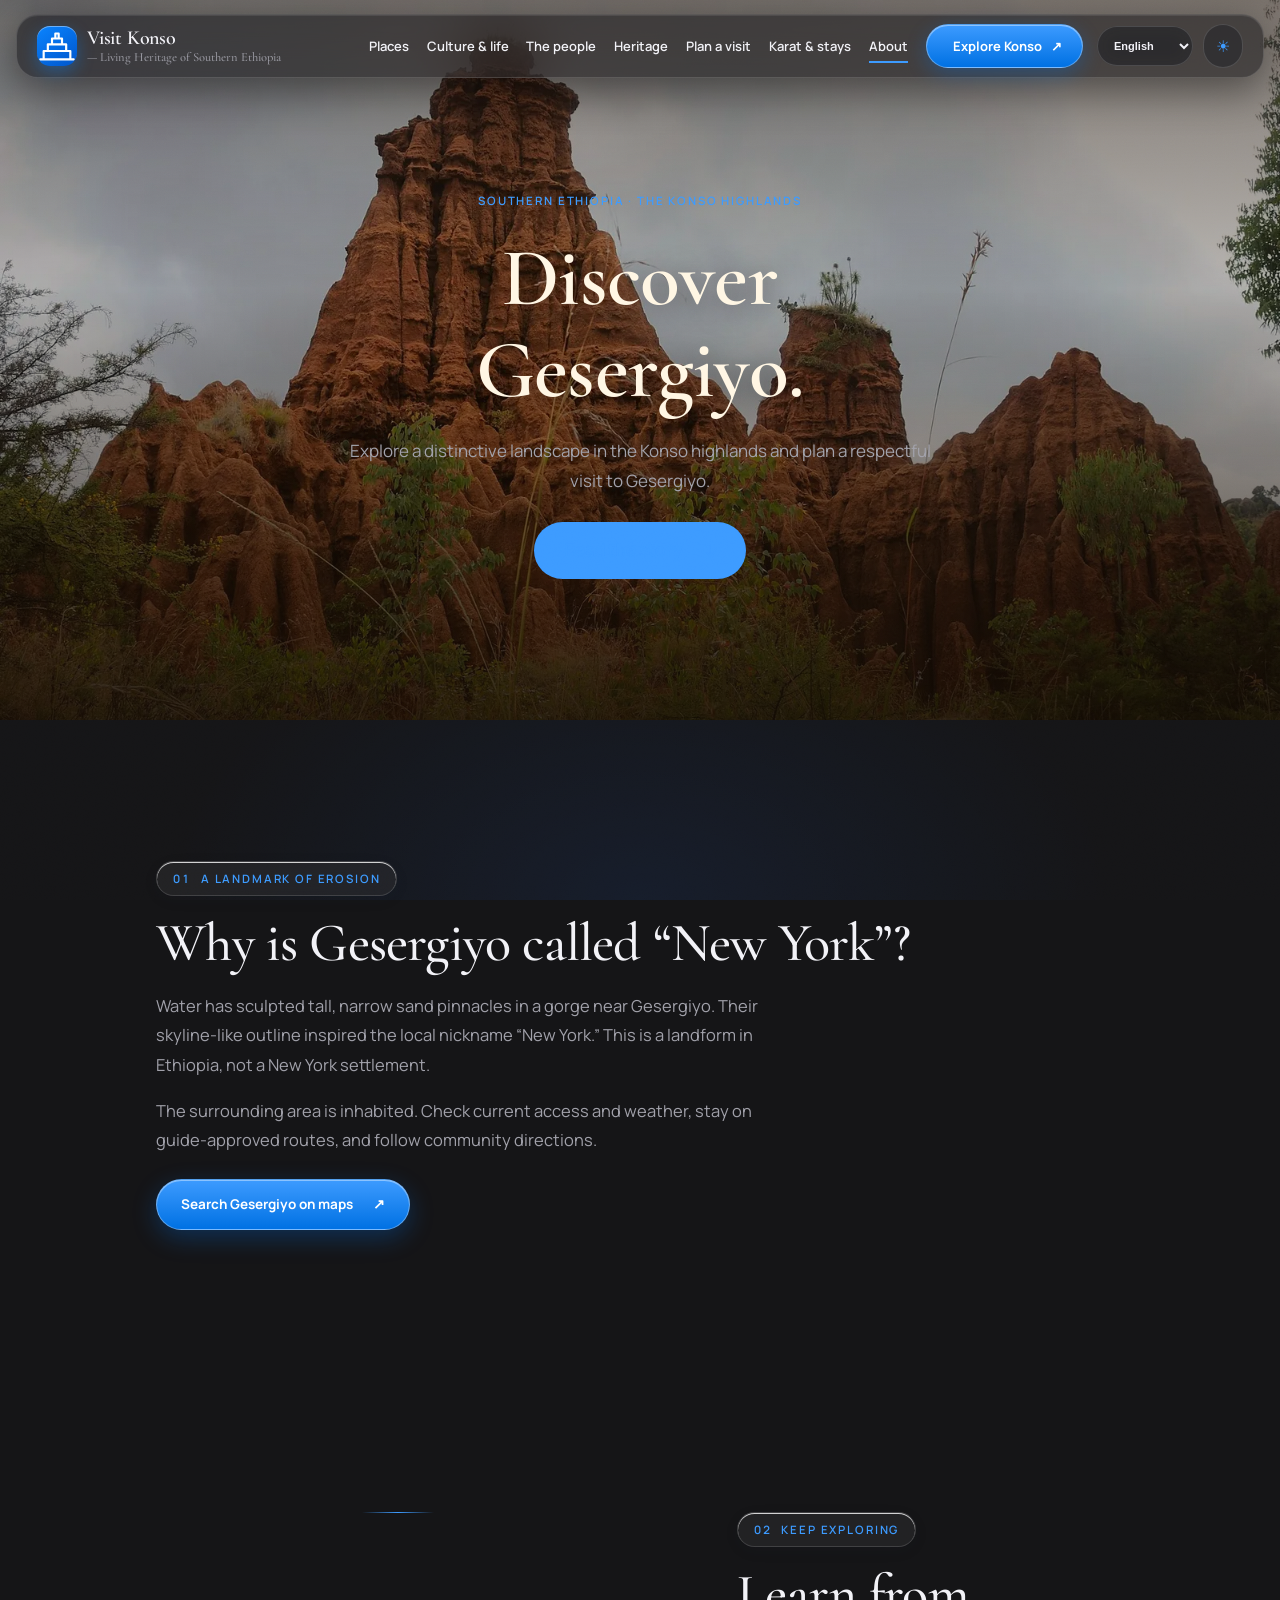
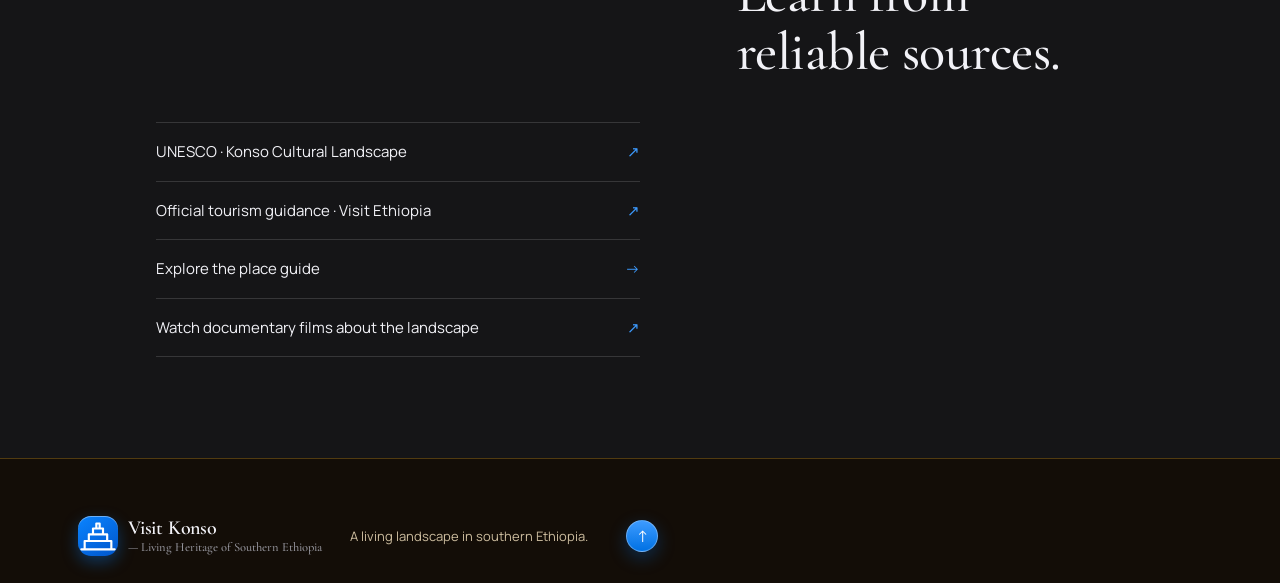
==== commit a75ca5f3: "Remove image source/licence links, fix gallery bugs, speed up image loading - Remove all image sourc" ====
--- a/about.html
+++ b/about.html
@@ -13,18 +13,17 @@
     <title>About Konso — Gesergiyo &amp; the living landscape</title>
     <link rel="preconnect" href="https://fonts.googleapis.com">
     <link rel="preconnect" href="https://fonts.gstatic.com" crossorigin>
-    <link rel="preconnect" href="https://commons.wikimedia.org">
-    <link rel="preconnect" href="https://upload.wikimedia.org">
     <link href="https://fonts.googleapis.com/css2?family=Cormorant+Garamond:ital,wght@0,500;0,600;0,700;1,500;1,600&family=Manrope:wght@400;500;600;700&family=Noto+Sans+Ethiopic:wght@400;500;600;700&family=Noto+Serif+Ethiopic:wght@500;600;700&display=swap" rel="stylesheet" media="print" onload="this.media='all'">
     <noscript><link href="https://fonts.googleapis.com/css2?family=Cormorant+Garamond:ital,wght@0,500;0,600;0,700;1,500;1,600&family=Manrope:wght@400;500;600;700&family=Noto+Sans+Ethiopic:wght@400;500;600;700&family=Noto+Serif+Ethiopic:wght@500;600;700&display=swap" rel="stylesheet"></noscript>
-    <link rel="stylesheet" href="styles.css?v=20261120w">
-    <script src="about.js?v=20261120w" defer></script>
+    <link rel="preload" as="image" fetchpriority="high" href="images/commons/commons-new-york-rock-formations-near-konso-jpg-2f418e38-1024.webp" imagesrcset="images/commons/commons-new-york-rock-formations-near-konso-jpg-2f418e38-480.webp 480w, images/commons/commons-new-york-rock-formations-near-konso-jpg-2f418e38-720.webp 720w, images/commons/commons-new-york-rock-formations-near-konso-jpg-2f418e38-1024.webp 1024w, images/commons/commons-new-york-rock-formations-near-konso-jpg-2f418e38-1200.webp 1200w, images/commons/commons-new-york-rock-formations-near-konso-jpg-2f418e38.webp 1600w" imagesizes="100vw">
+    <link rel="stylesheet" href="styles.css?v=20261120x">
+    <script src="about.js?v=20261120x" defer></script>
     <script src="adsense.js?v=20261117c" defer></script>
-    <script src="pwa-register.js?v=20261120w" defer></script>
+    <script src="pwa-register.js?v=20261120x" defer></script>
   </head>
   <body class="about-page" id="about-top">
     <header class="site-header">
-      <a class="wordmark" href="index.html#home" aria-label="Visit Konso home" data-aria-key="home">
+      <a class="wordmark" href="index.html#home">
         <span class="wordmark-mark" aria-hidden="true"><svg class="wordmark-icon" viewBox="0 0 48 48" aria-hidden="true" focusable="false"><path d="M4 40h40M8 40V30h32v10M13 30v-8h22v8M18 22v-7h12v7M22 15V9h4v6" fill="none" stroke="currentColor" stroke-width="2.6" stroke-linecap="round" stroke-linejoin="round"/></svg></span>
         <span class="wordmark-text"><strong>Visit Konso</strong><small>— Living Heritage of Southern Ethiopia</small></span>
       </a>
@@ -63,8 +62,7 @@
           <a class="text-link" href="#gesergiyo"><span data-en="Read the story" data-am="ታሪኩን ያንብቡ" data-om="Seenaa isaa dubbisi">Read the story</span><span aria-hidden="true">↓</span></a>
         </div>
         <figure class="about-hero-image">
-          <img src="images/commons/commons-new-york-rock-formations-near-konso-jpg-2f418e38.webp" fetchpriority="high" decoding="async" alt="Sculpted rock pinnacles in the gorge at Gesergiyo" data-alt-en="Sculpted rock pinnacles in the gorge at Gesergiyo" data-alt-am="በጌሰርጊዮ ሸለቆ ውስጥ ያሉ በመሬት መሸርሸር የተቀረጹ የድንጋይ ምሰሶዎች" data-alt-om="Pinnaakilii dhagaa erosiidhaan bocaman kan boolla Gesergiyoo keessa jiran" srcset="images/commons/commons-new-york-rock-formations-near-konso-jpg-2f418e38-480.webp 480w, images/commons/commons-new-york-rock-formations-near-konso-jpg-2f418e38-720.webp 720w, images/commons/commons-new-york-rock-formations-near-konso-jpg-2f418e38-1200.webp 1200w, images/commons/commons-new-york-rock-formations-near-konso-jpg-2f418e38.webp 1600w" sizes="100vw">
-          <figcaption><a href="https://commons.wikimedia.org/wiki/File:New_York_rock_formations_near_Konso.jpg" target="_blank" rel="noopener noreferrer">Image source &amp; licence ↗</a></figcaption>
+          <img src="images/commons/commons-new-york-rock-formations-near-konso-jpg-2f418e38.webp" fetchpriority="high" decoding="async" alt="Sculpted rock pinnacles in the gorge at Gesergiyo" data-alt-en="Sculpted rock pinnacles in the gorge at Gesergiyo" data-alt-am="በጌሰርጊዮ ሸለቆ ውስጥ ያሉ በመሬት መሸርሸር የተቀረጹ የድንጋይ ምሰሶዎች" data-alt-om="Pinnaakilii dhagaa erosiidhaan bocaman kan boolla Gesergiyoo keessa jiran" srcset="images/commons/commons-new-york-rock-formations-near-konso-jpg-2f418e38-480.webp 480w, images/commons/commons-new-york-rock-formations-near-konso-jpg-2f418e38-720.webp 720w, images/commons/commons-new-york-rock-formations-near-konso-jpg-2f418e38-1024.webp 1024w, images/commons/commons-new-york-rock-formations-near-konso-jpg-2f418e38-1200.webp 1200w, images/commons/commons-new-york-rock-formations-near-konso-jpg-2f418e38.webp 1600w" sizes="100vw">
         </figure>
       </section>
 
@@ -97,9 +95,8 @@
     </main>
 
     <footer class="site-footer">
-      <a class="wordmark footer-mark" href="index.html#home" aria-label="Visit Konso home" data-aria-key="home"><span class="wordmark-mark" aria-hidden="true"><svg class="wordmark-icon" viewBox="0 0 48 48" aria-hidden="true" focusable="false"><path d="M4 40h40M8 40V30h32v10M13 30v-8h22v8M18 22v-7h12v7M22 15V9h4v6" fill="none" stroke="currentColor" stroke-width="2.6" stroke-linecap="round" stroke-linejoin="round"/></svg></span><span class="wordmark-text"><strong>Visit Konso</strong><small>— Living Heritage of Southern Ethiopia</small></span></a>
+      <a class="wordmark footer-mark" href="index.html#home"><span class="wordmark-mark" aria-hidden="true"><svg class="wordmark-icon" viewBox="0 0 48 48" aria-hidden="true" focusable="false"><path d="M4 40h40M8 40V30h32v10M13 30v-8h22v8M18 22v-7h12v7M22 15V9h4v6" fill="none" stroke="currentColor" stroke-width="2.6" stroke-linecap="round" stroke-linejoin="round"/></svg></span><span class="wordmark-text"><strong>Visit Konso</strong><small>— Living Heritage of Southern Ethiopia</small></span></a>
       <p data-en="A living landscape in southern Ethiopia." data-am="በደቡባዊ ኢትዮጵያ የሚገኝ ሕያው የባህል መልክዓ ምድር።" data-om="Lafa aadaa jiraataa kibba Itoophiyaa keessa jiru.">A living landscape in southern Ethiopia.</p>
-      <p class="footer-credit" data-en="Image sources and licences are linked from each photograph’s file page." data-am="ምንጮችና ፈቃዶች ከእያንዳንዱ ፎቶ የፋይል ገጽ ጋር ተያይዘዋል።" data-om="Madda suuraa fi hayyamni fuula faayila tokkoon tokkoon suuraa irraa argamu.">Image sources and licences are linked from each photograph’s file page.</p>
       <a class="back-top" href="#about-top" aria-label="Back to top" data-aria-key="backTop">↑</a>
     </footer>
   </body>
--- a/styles.css
+++ b/styles.css
@@ -1202,13 +1202,13 @@
   --paper-light: rgba(28, 28, 30, 0.5);
   --ink: #f2f2f7;
   --muted: #a1a1aa;
-  --gold: #0a84ff;
-  --clay: #0a84ff;
-  --green: #0a84ff;
+  --gold: #3d9bff;
+  --clay: #3d9bff;
+  --green: #3d9bff;
   --green-deep: #f2f2f7;
   --line: rgba(255, 255, 255, 0.14);
   --sun: #ff9f0a;
-  --accent: #0a84ff;
+  --accent: #3d9bff;
   --surface: rgba(28, 28, 30, 0.6);
   --glass-border: 1px solid rgba(255, 255, 255, 0.14);
   --glass-shadow: 0 12px 40px rgba(0, 0, 0, 0.45), inset 0 1px 0 rgba(255, 255, 255, 0.08);
@@ -1389,10 +1389,25 @@
 html[data-theme="dark"] .hero-facts strong { color: #7fc4ff; }
 html[data-theme="light"] .hero-facts span,
 html[data-theme="dark"] .hero-facts span { color: #fff; }
+/* 24px touch targets with a small visual dot inside. */
 html[data-theme="light"] .hero-dots button,
-html[data-theme="dark"] .hero-dots button { background: rgba(255, 255, 255, 0.5); box-shadow: 0 2px 8px rgba(0, 0, 0, 0.2); }
-html[data-theme="light"] .hero-dots button.is-active,
-html[data-theme="dark"] .hero-dots button.is-active { background: #0a84ff; box-shadow: 0 2px 12px rgba(10, 132, 255, 0.6); }
+html[data-theme="dark"] .hero-dots button {
+  position: relative; width: 24px; height: 24px; padding: 0;
+  border: 0; border-radius: 999px; background: transparent; box-shadow: none;
+}
+html[data-theme="light"] .hero-dots button::after,
+html[data-theme="dark"] .hero-dots button::after {
+  content: ""; position: absolute; top: 50%; left: 50%;
+  width: 8px; height: 8px; border-radius: 999px;
+  transform: translate(-50%, -50%);
+  background: rgba(255, 255, 255, 0.7);
+  box-shadow: 0 2px 8px rgba(0, 0, 0, 0.25);
+  transition: width .35s var(--spring), background .35s ease;
+}
+html[data-theme="light"] .hero-dots button.is-active::after,
+html[data-theme="dark"] .hero-dots button.is-active::after {
+  width: 20px; background: #0a84ff; box-shadow: 0 2px 12px rgba(10, 132, 255, 0.6);
+}
 html[data-theme="light"] .hero-pause,
 html[data-theme="dark"] .hero-pause { border: 1px solid rgba(255, 255, 255, 0.4); background: rgba(255, 255, 255, 0.18); color: #fff; backdrop-filter: blur(12px); -webkit-backdrop-filter: blur(12px); }
 
@@ -1569,6 +1584,25 @@
 html[data-theme="light"] :focus-visible,
 html[data-theme="dark"] :focus-visible { outline-color: var(--accent); }
 
+/* Dark-theme contrast fixes for links and story tabs over dark panels. */
+html[data-theme="dark"] .immersive .text-link {
+  background: #0071e3; color: #fff; box-shadow: 0 8px 24px rgba(0, 113, 227, 0.35);
+}
+html[data-theme="dark"] .story-tab,
+html[data-theme="dark"] .story-tab.is-active { color: #f2f2f7; }
+html[data-theme="dark"] .story-tab span,
+html[data-theme="dark"] .story-tab.is-active span { color: #7fc4ff; }
+
+/* Contact button: white on deeper iOS blue passes 4.5:1 contrast. */
+html[data-theme="light"] .contact-action-primary,
+html[data-theme="dark"] .contact-action-primary {
+  border: 1px solid rgba(255, 255, 255, 0.32);
+  border-radius: 999px;
+  background: #0071e3;
+  color: #fff;
+  box-shadow: 0 8px 24px rgba(0, 113, 227, 0.3), inset 0 1px 0 rgba(255, 255, 255, 0.4);
+}
+
 /* Responsive glass sizing */
 @media (max-width: 960px) {
   html[data-theme="light"] .site-header,
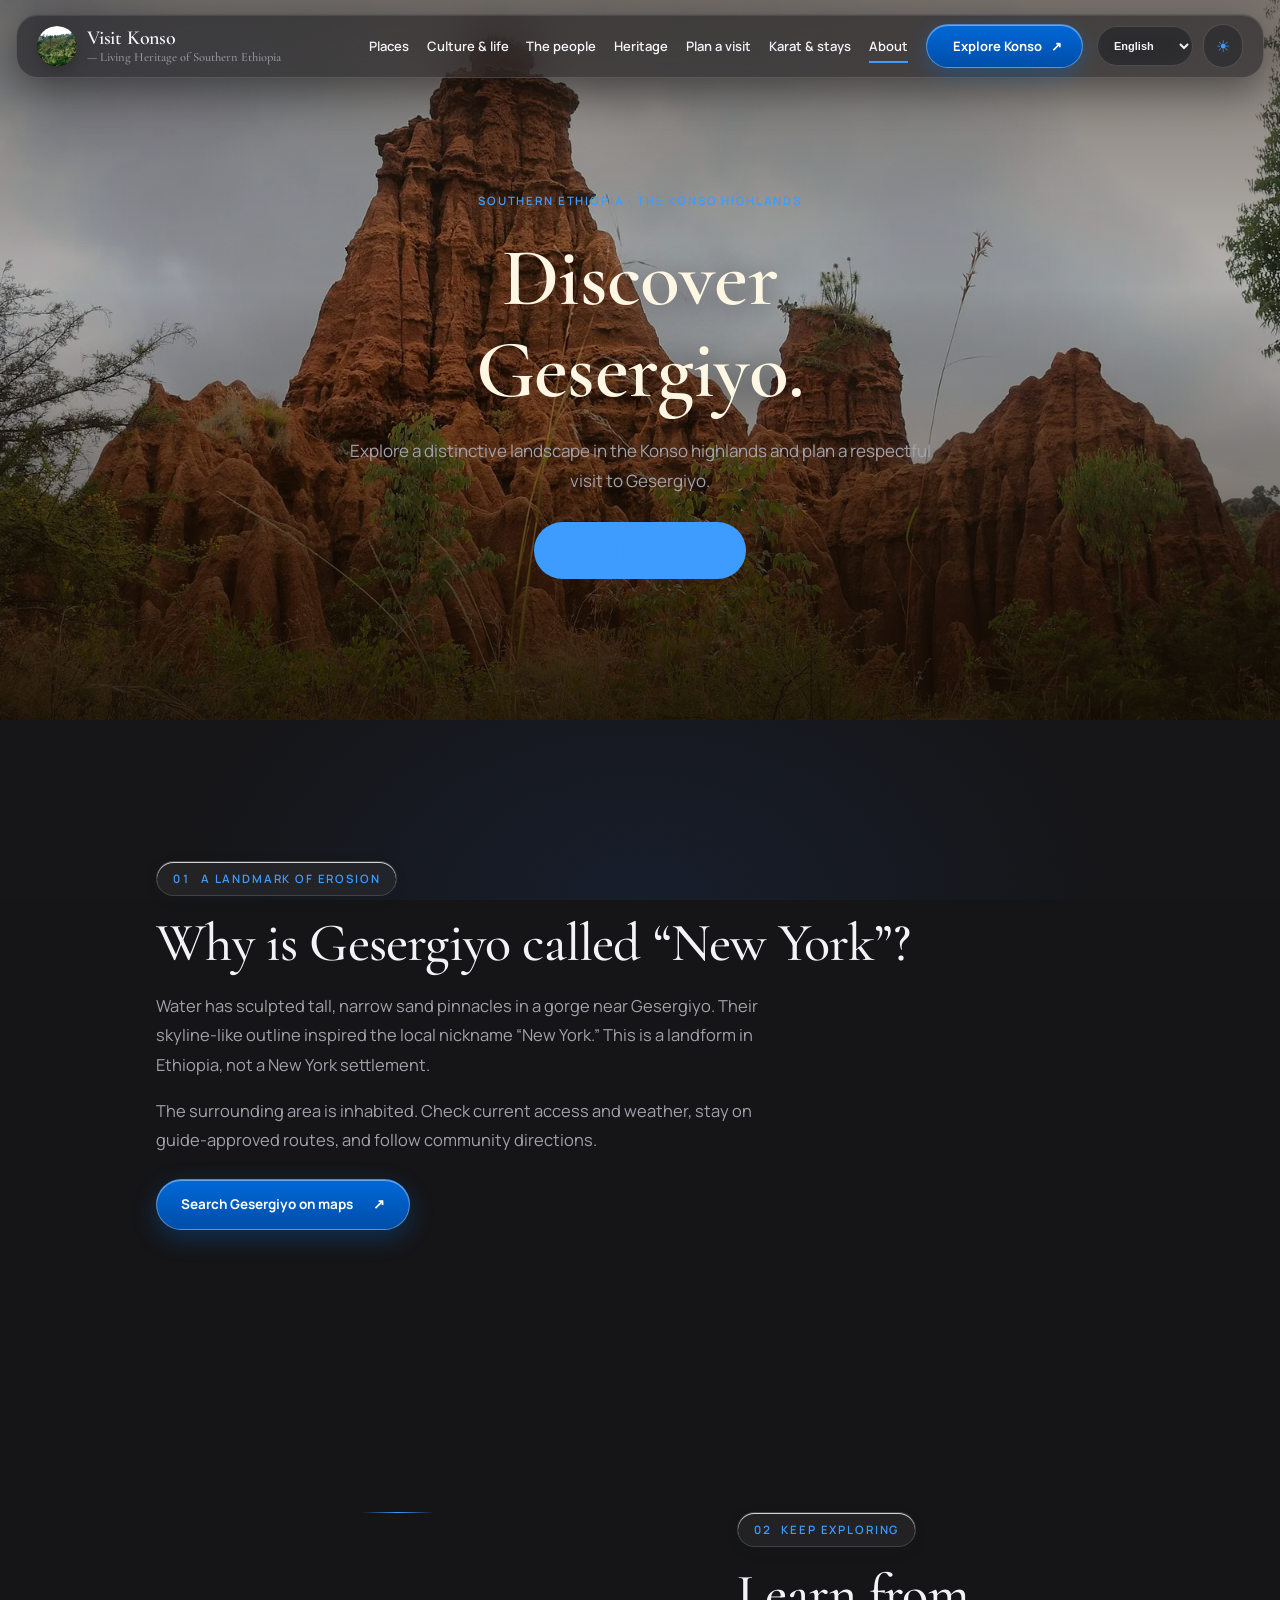
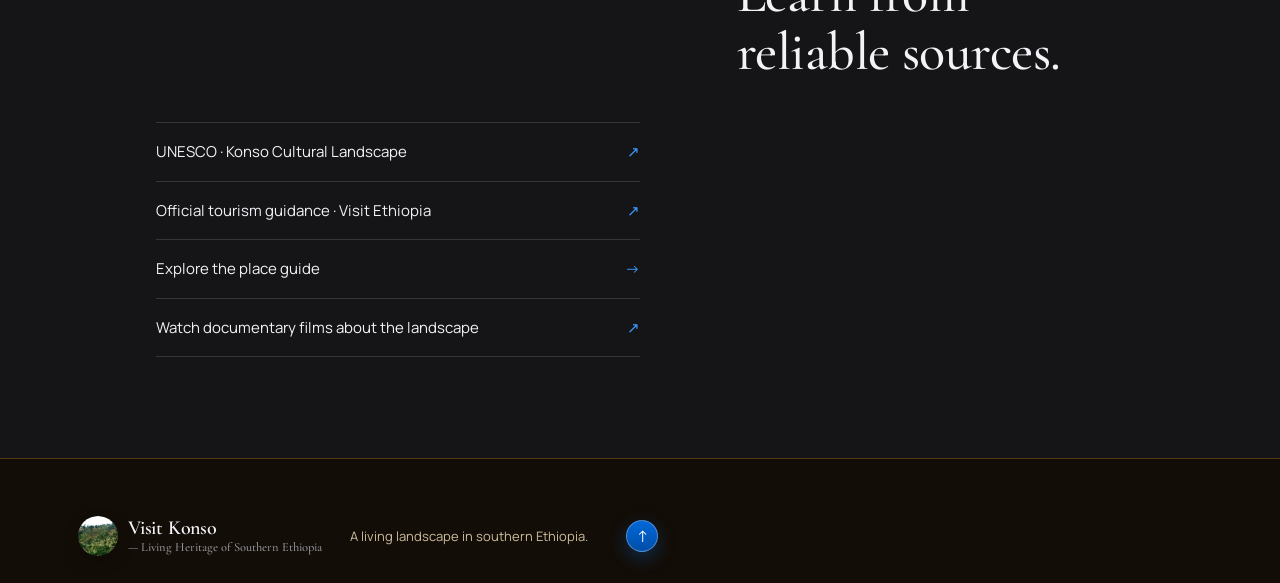
==== commit aa41f009: "Use terrace photo logo, restore gallery photos, fix text contrast in both themes" ====
--- a/about.html
+++ b/about.html
@@ -16,15 +16,15 @@
     <link href="https://fonts.googleapis.com/css2?family=Cormorant+Garamond:ital,wght@0,500;0,600;0,700;1,500;1,600&family=Manrope:wght@400;500;600;700&family=Noto+Sans+Ethiopic:wght@400;500;600;700&family=Noto+Serif+Ethiopic:wght@500;600;700&display=swap" rel="stylesheet" media="print" onload="this.media='all'">
     <noscript><link href="https://fonts.googleapis.com/css2?family=Cormorant+Garamond:ital,wght@0,500;0,600;0,700;1,500;1,600&family=Manrope:wght@400;500;600;700&family=Noto+Sans+Ethiopic:wght@400;500;600;700&family=Noto+Serif+Ethiopic:wght@500;600;700&display=swap" rel="stylesheet"></noscript>
     <link rel="preload" as="image" fetchpriority="high" href="images/commons/commons-new-york-rock-formations-near-konso-jpg-2f418e38-1024.webp" imagesrcset="images/commons/commons-new-york-rock-formations-near-konso-jpg-2f418e38-480.webp 480w, images/commons/commons-new-york-rock-formations-near-konso-jpg-2f418e38-720.webp 720w, images/commons/commons-new-york-rock-formations-near-konso-jpg-2f418e38-1024.webp 1024w, images/commons/commons-new-york-rock-formations-near-konso-jpg-2f418e38-1200.webp 1200w, images/commons/commons-new-york-rock-formations-near-konso-jpg-2f418e38.webp 1600w" imagesizes="100vw">
-    <link rel="stylesheet" href="styles.css?v=20261120x">
-    <script src="about.js?v=20261120x" defer></script>
+    <link rel="stylesheet" href="styles.css?v=20261120y">
+    <script src="about.js?v=20261120y" defer></script>
     <script src="adsense.js?v=20261117c" defer></script>
-    <script src="pwa-register.js?v=20261120x" defer></script>
+    <script src="pwa-register.js?v=20261120y" defer></script>
   </head>
   <body class="about-page" id="about-top">
     <header class="site-header">
       <a class="wordmark" href="index.html#home">
-        <span class="wordmark-mark" aria-hidden="true"><svg class="wordmark-icon" viewBox="0 0 48 48" aria-hidden="true" focusable="false"><path d="M4 40h40M8 40V30h32v10M13 30v-8h22v8M18 22v-7h12v7M22 15V9h4v6" fill="none" stroke="currentColor" stroke-width="2.6" stroke-linecap="round" stroke-linejoin="round"/></svg></span>
+        <span class="wordmark-mark" aria-hidden="true"><img class="wordmark-photo" src="images/terrace-logo.webp" alt="" width="40" height="40" decoding="async"></span>
         <span class="wordmark-text"><strong>Visit Konso</strong><small>— Living Heritage of Southern Ethiopia</small></span>
       </a>
       <button class="menu-toggle" type="button" aria-expanded="false" aria-controls="about-nav" aria-label="Open navigation">
@@ -95,7 +95,7 @@
     </main>
 
     <footer class="site-footer">
-      <a class="wordmark footer-mark" href="index.html#home"><span class="wordmark-mark" aria-hidden="true"><svg class="wordmark-icon" viewBox="0 0 48 48" aria-hidden="true" focusable="false"><path d="M4 40h40M8 40V30h32v10M13 30v-8h22v8M18 22v-7h12v7M22 15V9h4v6" fill="none" stroke="currentColor" stroke-width="2.6" stroke-linecap="round" stroke-linejoin="round"/></svg></span><span class="wordmark-text"><strong>Visit Konso</strong><small>— Living Heritage of Southern Ethiopia</small></span></a>
+      <a class="wordmark footer-mark" href="index.html#home"><span class="wordmark-mark" aria-hidden="true"><img class="wordmark-photo" src="images/terrace-logo.webp" alt="" width="40" height="40" decoding="async"></span><span class="wordmark-text"><strong>Visit Konso</strong><small>— Living Heritage of Southern Ethiopia</small></span></a>
       <p data-en="A living landscape in southern Ethiopia." data-am="በደቡባዊ ኢትዮጵያ የሚገኝ ሕያው የባህል መልክዓ ምድር።" data-om="Lafa aadaa jiraataa kibba Itoophiyaa keessa jiru.">A living landscape in southern Ethiopia.</p>
       <a class="back-top" href="#about-top" aria-label="Back to top" data-aria-key="backTop">↑</a>
     </footer>
--- a/styles.css
+++ b/styles.css
@@ -70,9 +70,6 @@
 .hero-image { position: relative; height: min(640px, calc(100svh - 145px)); min-height: 480px; margin: 0 -11.5vw 0 0; overflow: hidden; background: #899482; animation: image-in .9s .1s ease both; }
 .hero-image::after { position: absolute; inset: 45% 0 0; content: ""; background: linear-gradient(transparent, rgb(20 30 25 / 46%)); pointer-events: none; }
 .hero-image > img { height: 100%; object-fit: cover; object-position: 54% 45%; }
-.image-credit { position: absolute; z-index: 1; bottom: 17px; left: 20px; right: 20px; display: flex; justify-content: space-between; gap: 10px; color: #fff; font-size: 9px; }
-.image-credit a { text-decoration: none; }
-.image-credit a:hover { text-decoration: underline; }
 .hero-stamp { position: absolute; z-index: 1; top: 28px; right: calc(11.5vw + 26px); width: 93px; height: 93px; border: 1px solid rgb(255 255 255 / 70%); border-radius: 50%; display: flex; flex-direction: column; justify-content: center; align-items: center; gap: 5px; color: #fff; font-size: 8px; letter-spacing: .11em; }
 .stamp-line { width: 27px; height: 1px; background: var(--sun); }
 .scroll-cue { position: absolute; bottom: 25px; right: 6.1vw; display: flex; align-items: center; gap: 10px; color: var(--muted); font-size: 8px; letter-spacing: .1em; text-decoration: none; }
@@ -174,7 +171,6 @@
 .story-image-wrap { position: relative; min-height: 660px; overflow: hidden; background: #788273; }
 .story-image { position: absolute; height: 100%; object-fit: cover; object-position: center; }
 .story-image-wrap::after { position: absolute; inset: 60% 0 0; content: ""; background: linear-gradient(transparent, rgb(18 31 24 / 50%)); pointer-events: none; }
-.story-image-wrap .image-credit { bottom: 22px; }
 .story-content { padding: 108px clamp(40px, 8vw, 120px); align-self: center; }
 .story-content .eyebrow { color: #cad3c6; }
 .story-content h2 { font-size: clamp(54px, 6vw, 78px); }
@@ -226,8 +222,6 @@
 .site-footer { position: relative; min-height: 125px; display: flex; align-items: center; gap: 28px; padding: 25px 6.1vw; border-top: 1px solid var(--line); }
 .footer-mark { flex: 0 0 auto; }
 .site-footer > p { margin: 0; color: var(--muted); font-size: 10px; }
-.site-footer .footer-credit { margin-left: auto; max-width: 360px; text-align: right; }
-.footer-credit a { color: var(--green); }
 .back-top { width: 32px; height: 32px; display: grid; place-items: center; margin-left: 10px; background: var(--green-deep); color: #fff; text-decoration: none; }
 
 .about-hero { min-height: min(700px, calc(100svh - 82px)); display: grid; grid-template-columns: .9fr 1.1fr; align-items: center; gap: 7vw; padding: 66px 6.1vw 76px; }
@@ -400,7 +394,6 @@
   .visit-image { height: 65vw; max-height: 440px; }
   .site-footer { flex-wrap: wrap; gap: 15px 22px; padding: 24px 6vw; }
   .site-footer > p { flex: 1 1 45%; }
-  .site-footer .footer-credit { order: 3; flex-basis: calc(100% - 48px); margin: 0; text-align: left; }
   .back-top { margin-left: auto; }
 }
 
@@ -552,7 +545,6 @@
 .faq-list summary:after{content:"+";font-family:Manrope,sans-serif;color:var(--accent,#a35f3d);font-size:1.3rem}
 .faq-list details[open] summary:after{content:"−"}
 .faq-list details p{max-width:680px;color:var(--muted,#777);line-height:1.8;margin:14px 35px 4px 0}
-.photo-licensing-note{font-size:.78rem;line-height:1.7;color:var(--muted,#777);max-width:850px;margin:24px 0 0}
 @media(max-width:900px){
  .knowledge-grid{grid-template-columns:repeat(2,minmax(0,1fr))}
  .heritage-top,.heritage-columns,.visitor-layout,.faq-section{grid-template-columns:1fr;gap:28px}
@@ -630,7 +622,6 @@
 .hero-copy > .text-link { order: 4; gap: 14px; padding: 15px 34px; border: 0; border-radius: 999px; background: var(--gold); color: #2b1c08; font-size: 15px; font-weight: 700; box-shadow: 0 10px 30px rgb(0 0 0 / 30%); transition: background .2s ease, transform .2s ease; }
 .hero-copy > .text-link span { color: #2b1c08; font-size: 15px; }
 .hero-copy > .text-link:hover { background: #ffc94d; transform: translateY(-2px); }
-.hero .image-credit { right: auto; bottom: 14px; left: 22px; font-size: 10px; opacity: .8; }
 .hero-stamp { top: auto; right: 22px; bottom: 22px; width: 54px; height: 54px; display: grid; place-items: center; border: 2px solid var(--gold); border-radius: 50%; color: var(--gold); background: rgb(20 13 7 / 45%); }
 .hero-stamp svg { width: 30px; height: 30px; }
 .scroll-cue { right: auto; bottom: 26px; left: 50%; width: 18px; height: 18px; margin-left: -9px; border: 2px solid rgb(244 233 212 / 75%); border-radius: 50%; font-size: 0; transition: border-color .2s ease; }
@@ -694,7 +685,7 @@
 .people-profile, .trip-planner { box-shadow: none; border: 1px solid var(--line); }
 .hero-image, .about-hero-image { box-shadow: none; }
 .site-footer { background: #130d07; border-top: 1px solid rgb(240 180 41 / 22%); color: #f4e9d4; }
-.site-footer > p, .footer-credit a { color: #cdbd9f; }
+.site-footer > p { color: #cdbd9f; }
 .visit-section { background: var(--paper); }
 
 /* About page hero uses the same full-bleed treatment */
@@ -736,7 +727,6 @@
   .hero h1 { font-size: clamp(40px, 11vw, 64px); }
   .hero-stamp { right: 16px; bottom: 16px; width: 46px; height: 46px; }
   .hero-stamp svg { width: 25px; height: 25px; }
-  .hero .image-credit { left: 16px; max-width: 60%; }
   .about-hero { min-height: 520px; padding: 70px 6vw; }
   .about-hero-image { height: auto; margin: 0; }
   .photo-card, .map-block { border-radius: 10px; }
@@ -776,7 +766,6 @@
 .hero-actions > .text-link:hover { background: #ffc94d; transform: translateY(-2px); }
 .ghost-link { display: inline-flex; align-items: center; padding: 16px 30px; border: 1px solid rgb(255 255 255 / 45%); border-radius: 999px; background: rgb(255 255 255 / 8%); color: #fff6e4; font-size: 15px; font-weight: 600; text-decoration: none; backdrop-filter: blur(10px); -webkit-backdrop-filter: blur(10px); transition: background .2s ease, border-color .2s ease; }
 .ghost-link:hover { background: rgb(255 255 255 / 18%); border-color: #fff; }
-.hero .image-credit { bottom: 8px; left: 24px; right: auto; font-size: 10px; opacity: .7; }
 .scroll-cue { display: none; }
 .hero-dots { position: absolute; bottom: 152px; left: 50%; display: flex; gap: 8px; transform: translateX(-50%); }
 .hero-dots button { width: 9px; height: 9px; padding: 0; border: 0; border-radius: 99px; background: rgb(255 255 255 / 55%); cursor: pointer; transition: width .35s ease, background .35s ease; }
@@ -964,7 +953,6 @@
 .itinerary-list p { font-size: 14px; }
 .planner-option, .download-plan { font-size: 13px; }
 .site-footer > p { font-size: 13px; }
-.photo-licensing-note { font-size: 12.5px; }
 .about-facts span { font-size: 13.5px; }
 .gesergiyo-copy > p:not(.eyebrow) { font-size: 16.5px; }
 .about-map-heading > p:last-child, .about-photo-heading > p { font-size: 15.5px; }
@@ -1268,7 +1256,6 @@
   -webkit-backdrop-filter: blur(30px) saturate(160%);
 }
 html[data-theme="light"] .site-footer > p,
-html[data-theme="light"] .footer-credit a { color: #aebcc4; }
 
 /* Floating glass navigation pill */
 html[data-theme="light"] .site-header,
@@ -1293,9 +1280,17 @@
 html[data-theme="dark"] .site-header.is-scrolled { background: rgba(28, 28, 30, 0.8); }
 html[data-theme="light"] .wordmark-mark,
 html[data-theme="dark"] .wordmark-mark {
-  width: 40px; height: 40px; border-radius: 13px;
-  background: linear-gradient(145deg, #0a84ff, #0056cc);
-  color: #fff; box-shadow: 0 6px 16px rgba(10, 132, 255, 0.35), inset 0 1px 0 rgba(255, 255, 255, 0.4);
+  width: 40px; height: 40px; border-radius: 50%;
+  background: #0e0e10; overflow: hidden;
+  box-shadow: 0 6px 16px rgba(0, 0, 0, 0.22), inset 0 1px 0 rgba(255, 255, 255, 0.35);
+}
+html[data-theme="light"] .wordmark-photo,
+html[data-theme="dark"] .wordmark-photo {
+  display: block; width: 100%; height: 100%; object-fit: cover; border-radius: 50%;
+}
+html[data-theme="light"] .photo-category,
+html[data-theme="dark"] .photo-category {
+  color: #fff; text-shadow: 0 1px 4px rgba(0, 0, 0, 0.55);
 }
 html[data-theme="light"] .wordmark-text strong,
 html[data-theme="dark"] .wordmark-text strong { color: var(--ink); font-size: 20px; }
@@ -1312,7 +1307,7 @@
 html[data-theme="light"] .site-nav .nav-cta,
 html[data-theme="dark"] .site-nav .nav-cta {
   padding: 10px 20px; border: 1px solid rgba(255, 255, 255, 0.32); border-radius: 999px;
-  background: linear-gradient(180deg, #3d9bff, #0071e3);
+  background: linear-gradient(180deg, #0068d8, #004ea8);
   color: #fff; font-weight: 700;
   box-shadow: 0 6px 20px rgba(0, 113, 227, 0.32), inset 0 1px 0 rgba(255, 255, 255, 0.4);
   transition: transform .35s var(--spring), box-shadow .35s var(--spring);
@@ -1363,7 +1358,7 @@
 html[data-theme="light"] .hero-actions > .text-link,
 html[data-theme="dark"] .hero-actions > .text-link {
   border: 1px solid rgba(255, 255, 255, 0.32); border-radius: 999px;
-  background: linear-gradient(180deg, #3d9bff, #0071e3);
+  background: linear-gradient(180deg, #0068d8, #004ea8);
   color: #fff; box-shadow: 0 10px 30px rgba(0, 113, 227, 0.38), inset 0 1px 0 rgba(255, 255, 255, 0.4);
   transition: transform .35s var(--spring), box-shadow .35s var(--spring);
 }
@@ -1523,7 +1518,7 @@
 html[data-theme="dark"] .photo-filter.is-active,
 html[data-theme="dark"] .planner-option.is-active {
   border-color: rgba(255, 255, 255, 0.35);
-  background: linear-gradient(180deg, #3d9bff, #0071e3);
+  background: linear-gradient(180deg, #0068d8, #004ea8);
   color: #fff;
   box-shadow: 0 6px 18px rgba(0, 113, 227, 0.3);
 }
@@ -1536,7 +1531,7 @@
 html[data-theme="dark"] .download-plan,
 html[data-theme="dark"] .checklist-print {
   border: 1px solid rgba(255, 255, 255, 0.32); border-radius: 999px;
-  background: linear-gradient(180deg, #3d9bff, #0071e3);
+  background: linear-gradient(180deg, #0068d8, #004ea8);
   color: #fff; font-weight: 700;
   box-shadow: 0 8px 24px rgba(0, 113, 227, 0.3), inset 0 1px 0 rgba(255, 255, 255, 0.4);
   transition: transform .35s var(--spring), box-shadow .35s var(--spring);
@@ -1562,7 +1557,7 @@
 html[data-theme="light"] .back-top,
 html[data-theme="dark"] .back-top {
   border: 1px solid rgba(255, 255, 255, 0.3); border-radius: 999px;
-  background: linear-gradient(180deg, #3d9bff, #0071e3); color: #fff;
+  background: linear-gradient(180deg, #0068d8, #004ea8); color: #fff;
   box-shadow: 0 6px 18px rgba(0, 113, 227, 0.32);
 }
 
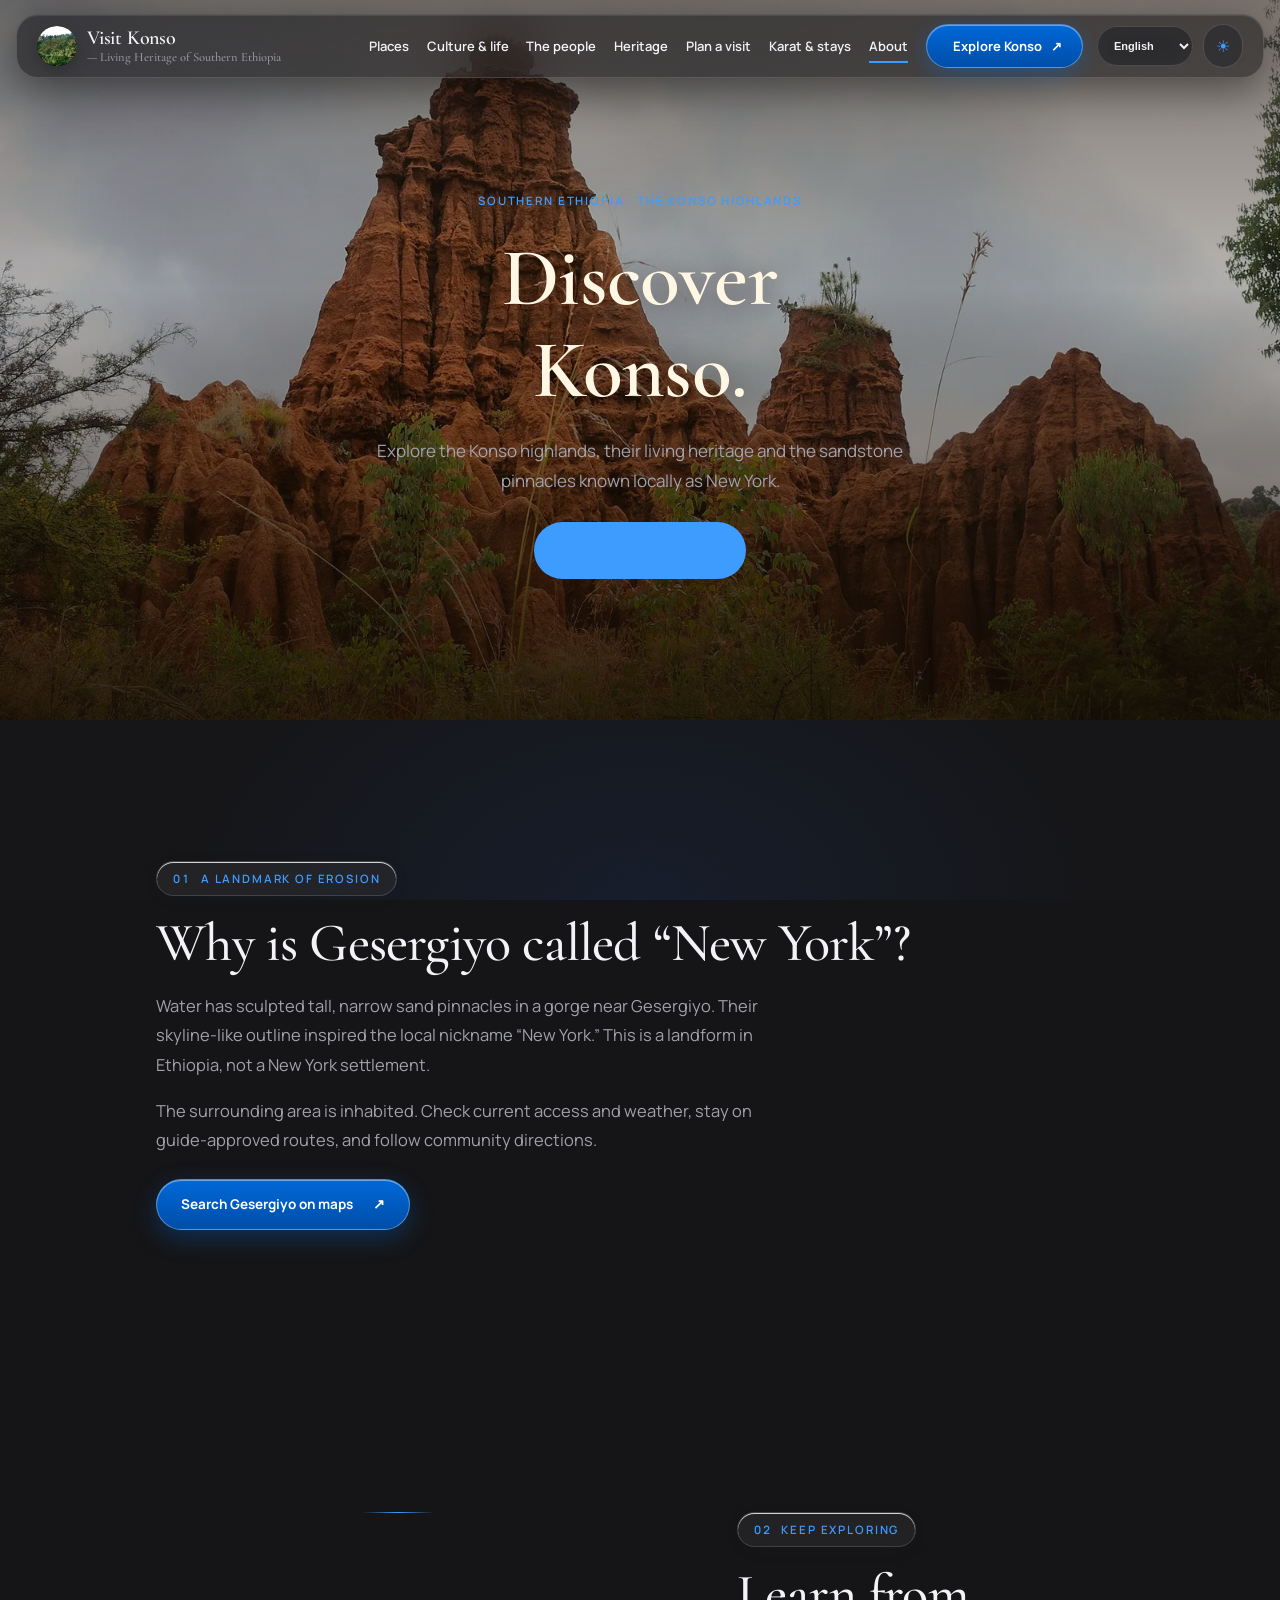
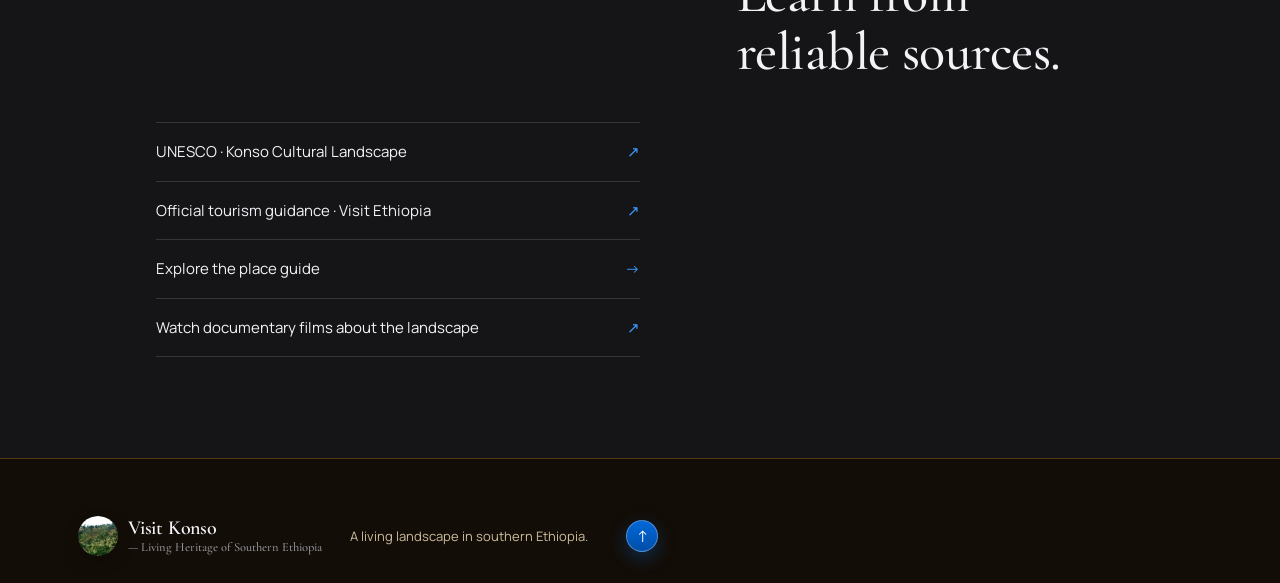
==== commit af8b41eb: "Fix oversized thumbnails and replace Gesergiyo hero with Konso focus" ====
--- a/about.html
+++ b/about.html
@@ -8,7 +8,7 @@
     <meta name="apple-mobile-web-app-status-bar-style" content="black-translucent">
     <link rel="manifest" href="manifest.webmanifest">
     <link rel="apple-touch-icon" href="icons/icon-192.png">
-    <meta name="description" content="Discover Gesergiyo’s sandstone pinnacles near Konso, their local nickname, and how to plan a respectful visit.">
+    <meta name="description" content="Explore the Konso highlands, their living heritage and the sandstone pinnacles known locally as New York.">
     <link rel="icon" href="favicon.svg" type="image/svg+xml">
     <title>About Konso — Gesergiyo &amp; the living landscape</title>
     <link rel="preconnect" href="https://fonts.googleapis.com">
@@ -16,10 +16,10 @@
     <link href="https://fonts.googleapis.com/css2?family=Cormorant+Garamond:ital,wght@0,500;0,600;0,700;1,500;1,600&family=Manrope:wght@400;500;600;700&family=Noto+Sans+Ethiopic:wght@400;500;600;700&family=Noto+Serif+Ethiopic:wght@500;600;700&display=swap" rel="stylesheet" media="print" onload="this.media='all'">
     <noscript><link href="https://fonts.googleapis.com/css2?family=Cormorant+Garamond:ital,wght@0,500;0,600;0,700;1,500;1,600&family=Manrope:wght@400;500;600;700&family=Noto+Sans+Ethiopic:wght@400;500;600;700&family=Noto+Serif+Ethiopic:wght@500;600;700&display=swap" rel="stylesheet"></noscript>
     <link rel="preload" as="image" fetchpriority="high" href="images/commons/commons-new-york-rock-formations-near-konso-jpg-2f418e38-1024.webp" imagesrcset="images/commons/commons-new-york-rock-formations-near-konso-jpg-2f418e38-480.webp 480w, images/commons/commons-new-york-rock-formations-near-konso-jpg-2f418e38-720.webp 720w, images/commons/commons-new-york-rock-formations-near-konso-jpg-2f418e38-1024.webp 1024w, images/commons/commons-new-york-rock-formations-near-konso-jpg-2f418e38-1200.webp 1200w, images/commons/commons-new-york-rock-formations-near-konso-jpg-2f418e38.webp 1600w" imagesizes="100vw">
-    <link rel="stylesheet" href="styles.css?v=20261120y">
-    <script src="about.js?v=20261120y" defer></script>
+    <link rel="stylesheet" href="styles.css?v=20261121a">
+    <script src="about.js?v=20261121a" defer></script>
     <script src="adsense.js?v=20261117c" defer></script>
-    <script src="pwa-register.js?v=20261120y" defer></script>
+    <script src="pwa-register.js?v=20261121a" defer></script>
   </head>
   <body class="about-page" id="about-top">
     <header class="site-header">
@@ -57,12 +57,12 @@
       <section class="about-hero" aria-labelledby="about-title">
         <div class="about-hero-copy">
           <p class="eyebrow"><span class="eyebrow-dot"></span><span data-en="SOUTHERN ETHIOPIA · THE KONSO HIGHLANDS" data-am="ደቡባዊ ኢትዮጵያ · የኮንሶ ደጋማ አካባቢ" data-om="KIBBA ITOOPHIYAA · BADDA KONSOO">SOUTHERN ETHIOPIA · THE KONSO HIGHLANDS</span></p>
-          <h1 id="about-title" data-en="Discover<br>Gesergiyo." data-am="ጌሰርጊዮን<br>ይወቁ።" data-om="Gesergiyoo<br>beekaa.">Discover<br>Gesergiyo.</h1>
-          <p class="about-lede" data-en="Explore a distinctive landscape in the Konso highlands and plan a respectful visit to Gesergiyo." data-am="በኮንሶ ደጋማ አካባቢ ያለውን ልዩ መልክዓ ምድር ይወቁና ወደ ጌሰርጊዮ በአክብሮት ጉብኝት ያቅዱ።" data-om="Lafa adda ta’e kan badda Konsoo keessa jiru baradhu; Gesergiyoo daawwachuus kabajaan qopheessi.">Explore a distinctive landscape in the Konso highlands and plan a respectful visit to Gesergiyo.</p>
+          <h1 id="about-title" data-en="Discover<br>Konso." data-am="ኮንሶን<br>ይወቁ።" data-om="Konsoo<br>beekaa.">Discover<br>Konso.</h1>
+          <p class="about-lede" data-en="Explore the Konso highlands, their living heritage and the sandstone pinnacles known locally as New York." data-am="የኮንሶ ደጋማ አካባቢን፣ ሕያው ቅርሱንና “ኒው ዮርክ” በመባል የሚታወቀውን ልዩ ቦታ ይወቁ።" data-om="Badda Konsoo, dhaala isaa jiraataa fi bakka addaa ‘Niiw Yoork’ jedhamu baradhaa.">Explore the Konso highlands, their living heritage and the sandstone pinnacles known locally as New York.</p>
           <a class="text-link" href="#gesergiyo"><span data-en="Read the story" data-am="ታሪኩን ያንብቡ" data-om="Seenaa isaa dubbisi">Read the story</span><span aria-hidden="true">↓</span></a>
         </div>
         <figure class="about-hero-image">
-          <img src="images/commons/commons-new-york-rock-formations-near-konso-jpg-2f418e38.webp" fetchpriority="high" decoding="async" alt="Sculpted rock pinnacles in the gorge at Gesergiyo" data-alt-en="Sculpted rock pinnacles in the gorge at Gesergiyo" data-alt-am="በጌሰርጊዮ ሸለቆ ውስጥ ያሉ በመሬት መሸርሸር የተቀረጹ የድንጋይ ምሰሶዎች" data-alt-om="Pinnaakilii dhagaa erosiidhaan bocaman kan boolla Gesergiyoo keessa jiran" srcset="images/commons/commons-new-york-rock-formations-near-konso-jpg-2f418e38-480.webp 480w, images/commons/commons-new-york-rock-formations-near-konso-jpg-2f418e38-720.webp 720w, images/commons/commons-new-york-rock-formations-near-konso-jpg-2f418e38-1024.webp 1024w, images/commons/commons-new-york-rock-formations-near-konso-jpg-2f418e38-1200.webp 1200w, images/commons/commons-new-york-rock-formations-near-konso-jpg-2f418e38.webp 1600w" sizes="100vw">
+          <img width="1600" height="1063" src="images/commons/commons-new-york-rock-formations-near-konso-jpg-2f418e38.webp" fetchpriority="high" decoding="async" alt="Sculpted rock pinnacles in the gorge at Gesergiyo" data-alt-en="Sculpted rock pinnacles in the gorge at Gesergiyo" data-alt-am="በጌሰርጊዮ ሸለቆ ውስጥ ያሉ በመሬት መሸርሸር የተቀረጹ የድንጋይ ምሰሶዎች" data-alt-om="Pinnaakilii dhagaa erosiidhaan bocaman kan boolla Gesergiyoo keessa jiran" srcset="images/commons/commons-new-york-rock-formations-near-konso-jpg-2f418e38-480.webp 480w, images/commons/commons-new-york-rock-formations-near-konso-jpg-2f418e38-720.webp 720w, images/commons/commons-new-york-rock-formations-near-konso-jpg-2f418e38-1024.webp 1024w, images/commons/commons-new-york-rock-formations-near-konso-jpg-2f418e38-1200.webp 1200w, images/commons/commons-new-york-rock-formations-near-konso-jpg-2f418e38.webp 1600w" sizes="100vw">
         </figure>
       </section>
 
--- a/styles.css
+++ b/styles.css
@@ -1116,13 +1116,13 @@
 .karat-gallery h3 { margin: 0 0 14px; font-family: var(--serif); font-size: clamp(30px, 4vw, 44px); font-weight: 500; }
 .karat-gallery-row { display: grid; grid-template-columns: repeat(3, minmax(0, 1fr)); gap: 14px; }
 .karat-gallery figure { margin: 0; overflow: hidden; border-radius: 5px; background: var(--paper); border: 1px solid var(--line); }
-.karat-gallery img { display: block; width: 100%; aspect-ratio: 4 / 3; object-fit: cover; }
+.karat-gallery img { display: block; width: 100%; height: auto; aspect-ratio: 4 / 3; object-fit: cover; }
 .karat-gallery figcaption { display: flex; flex-direction: column; gap: 4px; padding: 10px 12px 12px; font-size: 12px; }
 .karat-gallery figcaption a { color: var(--muted); font-size: 10.5px; }
 
 html { scroll-behavior: smooth; }
 
-.essential-photo { display: block; width: 100%; aspect-ratio: 4 / 3; margin: 0 0 14px; border-radius: 4px; object-fit: cover; }
+.essential-photo { display: block; width: 100%; height: auto; aspect-ratio: 4 / 3; margin: 0 0 14px; border-radius: 4px; object-fit: cover; }
 .karat-gallery-row { grid-template-columns: repeat(auto-fit, minmax(210px, 1fr)); }
 .karat-gallery figcaption .photo-credit-local { color: var(--muted); }
 
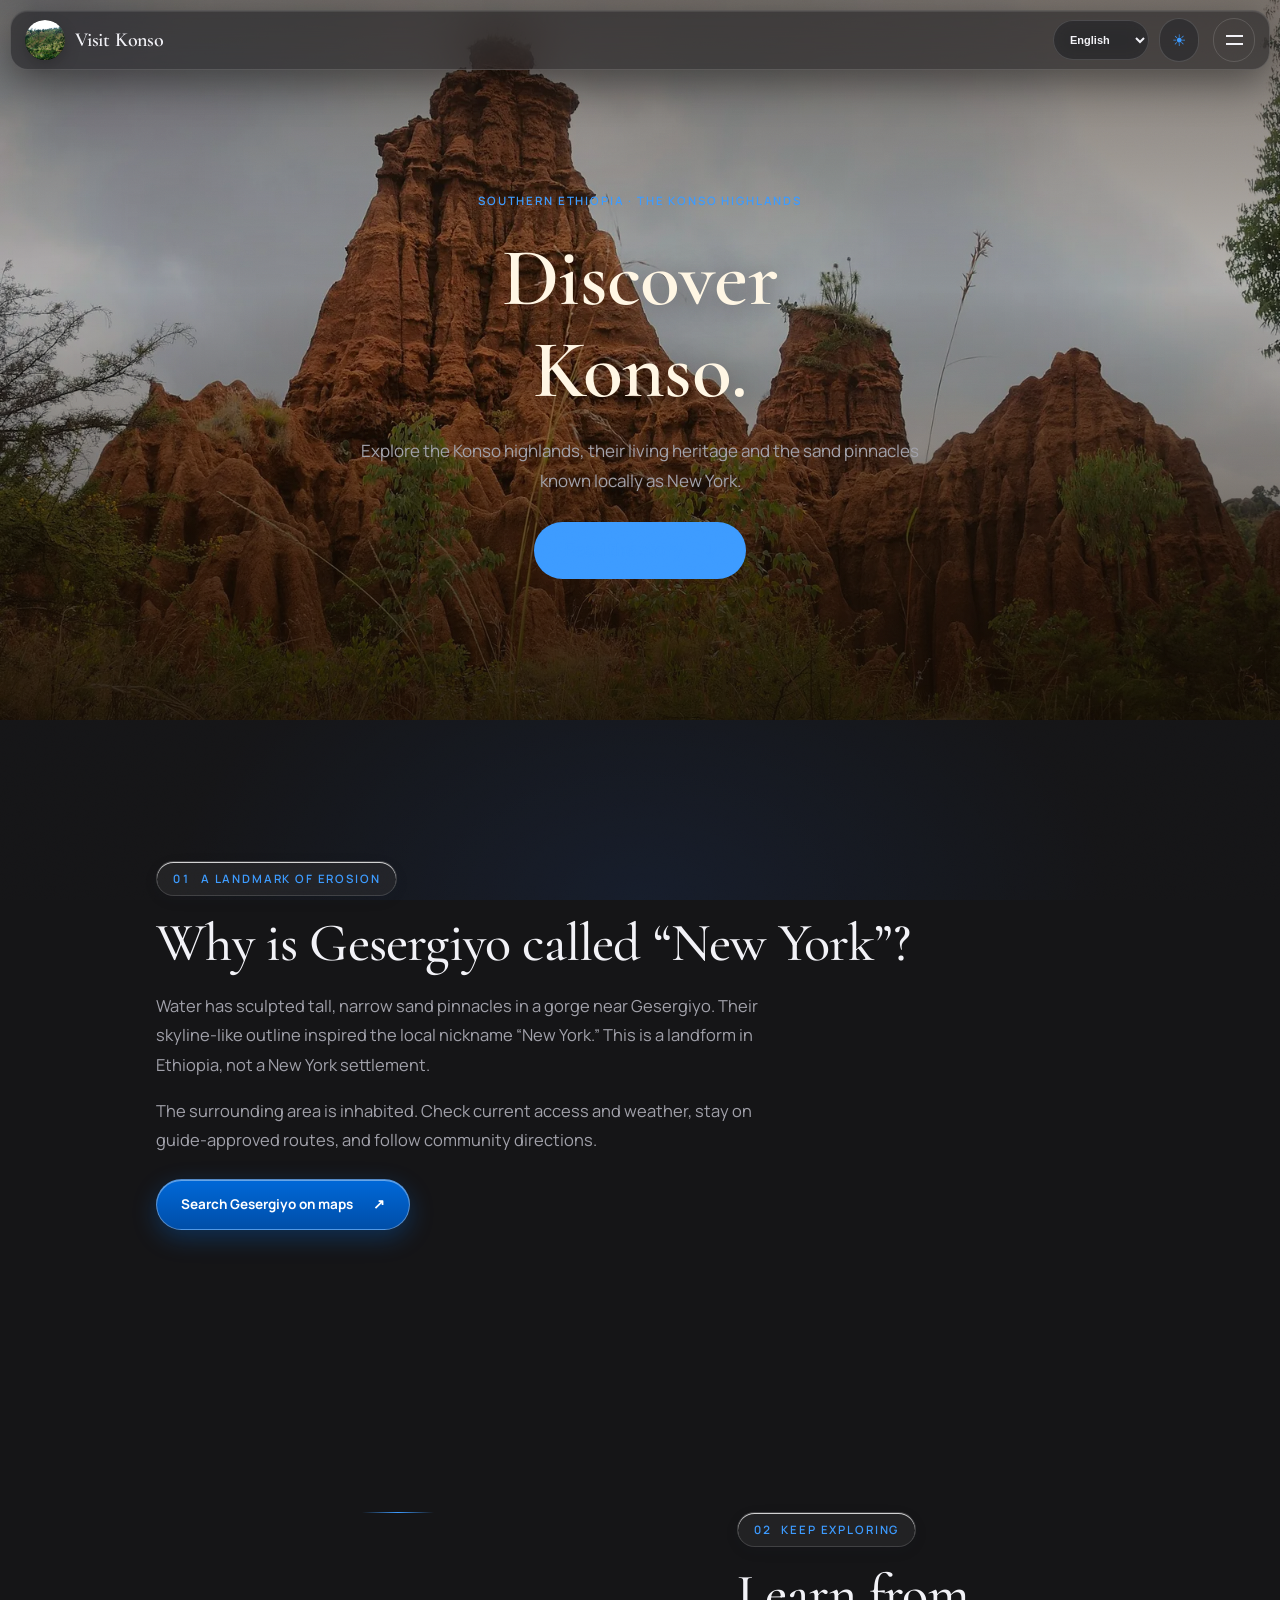
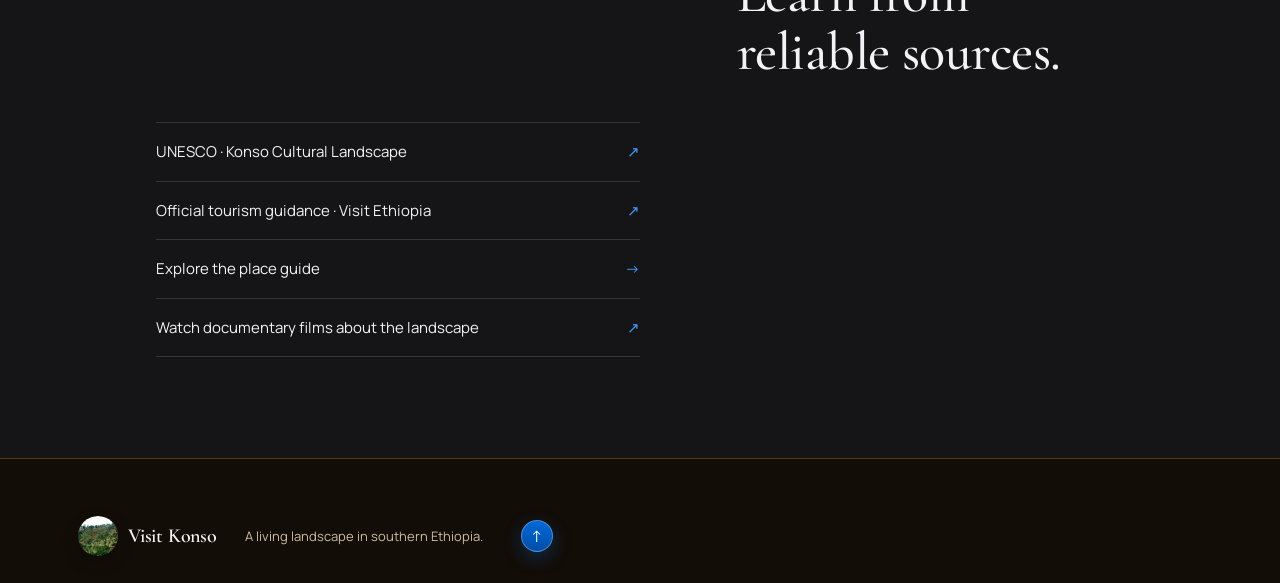
==== commit 56234c1a: "Fix responsive layout, footer styling, and factual copy" ====
--- a/about.html
+++ b/about.html
@@ -8,7 +8,7 @@
     <meta name="apple-mobile-web-app-status-bar-style" content="black-translucent">
     <link rel="manifest" href="manifest.webmanifest">
     <link rel="apple-touch-icon" href="icons/icon-192.png">
-    <meta name="description" content="Explore the Konso highlands, their living heritage and the sandstone pinnacles known locally as New York.">
+    <meta name="description" content="Explore the Konso highlands, their living heritage and the sand pinnacles known locally as New York.">
     <link rel="icon" href="favicon.svg" type="image/svg+xml">
     <title>About Konso — Gesergiyo &amp; the living landscape</title>
     <link rel="preconnect" href="https://fonts.googleapis.com">
@@ -16,10 +16,10 @@
     <link href="https://fonts.googleapis.com/css2?family=Cormorant+Garamond:ital,wght@0,500;0,600;0,700;1,500;1,600&family=Manrope:wght@400;500;600;700&family=Noto+Sans+Ethiopic:wght@400;500;600;700&family=Noto+Serif+Ethiopic:wght@500;600;700&display=swap" rel="stylesheet" media="print" onload="this.media='all'">
     <noscript><link href="https://fonts.googleapis.com/css2?family=Cormorant+Garamond:ital,wght@0,500;0,600;0,700;1,500;1,600&family=Manrope:wght@400;500;600;700&family=Noto+Sans+Ethiopic:wght@400;500;600;700&family=Noto+Serif+Ethiopic:wght@500;600;700&display=swap" rel="stylesheet"></noscript>
     <link rel="preload" as="image" fetchpriority="high" href="images/commons/commons-new-york-rock-formations-near-konso-jpg-2f418e38-1024.webp" imagesrcset="images/commons/commons-new-york-rock-formations-near-konso-jpg-2f418e38-480.webp 480w, images/commons/commons-new-york-rock-formations-near-konso-jpg-2f418e38-720.webp 720w, images/commons/commons-new-york-rock-formations-near-konso-jpg-2f418e38-1024.webp 1024w, images/commons/commons-new-york-rock-formations-near-konso-jpg-2f418e38-1200.webp 1200w, images/commons/commons-new-york-rock-formations-near-konso-jpg-2f418e38.webp 1600w" imagesizes="100vw">
-    <link rel="stylesheet" href="styles.css?v=20261121a">
-    <script src="about.js?v=20261121a" defer></script>
+    <link rel="stylesheet" href="styles.css?v=20261120c">
+    <script src="about.js?v=20261120c" defer></script>
     <script src="adsense.js?v=20261117c" defer></script>
-    <script src="pwa-register.js?v=20261121a" defer></script>
+    <script src="pwa-register.js?v=20261120c" defer></script>
   </head>
   <body class="about-page" id="about-top">
     <header class="site-header">
@@ -58,11 +58,11 @@
         <div class="about-hero-copy">
           <p class="eyebrow"><span class="eyebrow-dot"></span><span data-en="SOUTHERN ETHIOPIA · THE KONSO HIGHLANDS" data-am="ደቡባዊ ኢትዮጵያ · የኮንሶ ደጋማ አካባቢ" data-om="KIBBA ITOOPHIYAA · BADDA KONSOO">SOUTHERN ETHIOPIA · THE KONSO HIGHLANDS</span></p>
           <h1 id="about-title" data-en="Discover<br>Konso." data-am="ኮንሶን<br>ይወቁ።" data-om="Konsoo<br>beekaa.">Discover<br>Konso.</h1>
-          <p class="about-lede" data-en="Explore the Konso highlands, their living heritage and the sandstone pinnacles known locally as New York." data-am="የኮንሶ ደጋማ አካባቢን፣ ሕያው ቅርሱንና “ኒው ዮርክ” በመባል የሚታወቀውን ልዩ ቦታ ይወቁ።" data-om="Badda Konsoo, dhaala isaa jiraataa fi bakka addaa ‘Niiw Yoork’ jedhamu baradhaa.">Explore the Konso highlands, their living heritage and the sandstone pinnacles known locally as New York.</p>
+          <p class="about-lede" data-en="Explore the Konso highlands, their living heritage and the sand pinnacles known locally as New York." data-am="የኮንሶ ደጋማ አካባቢን፣ ሕያው ቅርሱንና “ኒው ዮርክ” በመባል የሚታወቀውን ልዩ ቦታ ይወቁ።" data-om="Badda Konsoo, dhaala isaa jiraataa fi bakka addaa ‘Niiw Yoork’ jedhamu baradhaa.">Explore the Konso highlands, their living heritage and the sand pinnacles known locally as New York.</p>
           <a class="text-link" href="#gesergiyo"><span data-en="Read the story" data-am="ታሪኩን ያንብቡ" data-om="Seenaa isaa dubbisi">Read the story</span><span aria-hidden="true">↓</span></a>
         </div>
         <figure class="about-hero-image">
-          <img width="1600" height="1063" src="images/commons/commons-new-york-rock-formations-near-konso-jpg-2f418e38.webp" fetchpriority="high" decoding="async" alt="Sculpted rock pinnacles in the gorge at Gesergiyo" data-alt-en="Sculpted rock pinnacles in the gorge at Gesergiyo" data-alt-am="በጌሰርጊዮ ሸለቆ ውስጥ ያሉ በመሬት መሸርሸር የተቀረጹ የድንጋይ ምሰሶዎች" data-alt-om="Pinnaakilii dhagaa erosiidhaan bocaman kan boolla Gesergiyoo keessa jiran" srcset="images/commons/commons-new-york-rock-formations-near-konso-jpg-2f418e38-480.webp 480w, images/commons/commons-new-york-rock-formations-near-konso-jpg-2f418e38-720.webp 720w, images/commons/commons-new-york-rock-formations-near-konso-jpg-2f418e38-1024.webp 1024w, images/commons/commons-new-york-rock-formations-near-konso-jpg-2f418e38-1200.webp 1200w, images/commons/commons-new-york-rock-formations-near-konso-jpg-2f418e38.webp 1600w" sizes="100vw">
+          <img width="1600" height="1063" src="images/commons/commons-new-york-rock-formations-near-konso-jpg-2f418e38.webp" fetchpriority="high" decoding="async" alt="Sculpted sand pinnacles in the gorge at Gesergiyo" data-alt-en="Sculpted sand pinnacles in the gorge at Gesergiyo" data-alt-am="በጌሰርጊዮ ሸለቆ ውስጥ በውሃ የተቀረጹ ረጃጅም የአሸዋ ምሰሶዎች" data-alt-om="Pinnaakilii cirracha dheeraa bishaan bocame boolla Gesergiyoo keessa jiru" srcset="images/commons/commons-new-york-rock-formations-near-konso-jpg-2f418e38-480.webp 480w, images/commons/commons-new-york-rock-formations-near-konso-jpg-2f418e38-720.webp 720w, images/commons/commons-new-york-rock-formations-near-konso-jpg-2f418e38-1024.webp 1024w, images/commons/commons-new-york-rock-formations-near-konso-jpg-2f418e38-1200.webp 1200w, images/commons/commons-new-york-rock-formations-near-konso-jpg-2f418e38.webp 1600w" sizes="100vw">
         </figure>
       </section>
 
--- a/styles.css
+++ b/styles.css
@@ -705,7 +705,7 @@
 
 @media (max-width: 1180px) { .wordmark-text small { display: none; } }
 @media (max-width: 1060px) { .site-nav { gap: 14px; } .site-nav a { font-size: 12px; } }
-@media (max-width: 960px) {
+@media (max-width: 1300px) {
   .site-header { height: 68px; }
   .wordmark-mark { width: 38px; height: 38px; }
   .wordmark-text strong { font-size: 19px; }
@@ -899,11 +899,14 @@
 .about-hero-image img { filter: sepia(.05) saturate(1.18) brightness(.92); }
 
 /* Header fits mid-size screens */
-@media (max-width: 1320px) {
+@media (max-width: 1500px) {
   .theme-label { display: none; }
+  .wordmark-text small { display: none; }
   .theme-toggle { width: 40px; padding: 0; }
   .header-tools select { width: 96px; }
-  .site-nav { gap: clamp(12px, 1.4vw, 22px); }
+  .site-nav { gap: 10px; }
+  html[data-theme="light"] .about-page .site-nav a,
+  html[data-theme="dark"] .about-page .site-nav a { font-size: 12px; }
   .site-header { padding: 0 16px; gap: 14px; }
 }
 @media (max-width: 1100px) { .nav-cta span[aria-hidden] { display: none; } .site-nav a { font-size: 12px; } }
@@ -1255,7 +1258,7 @@
   backdrop-filter: blur(30px) saturate(160%);
   -webkit-backdrop-filter: blur(30px) saturate(160%);
 }
-html[data-theme="light"] .site-footer > p,
+html[data-theme="light"] .site-footer > p { color: #d8c8a8; }
 
 /* Floating glass navigation pill */
 html[data-theme="light"] .site-header,
@@ -1599,7 +1602,7 @@
 }
 
 /* Responsive glass sizing */
-@media (max-width: 960px) {
+@media (max-width: 1300px) {
   html[data-theme="light"] .site-header,
   html[data-theme="dark"] .site-header {
     top: 10px; width: calc(100% - 20px); height: 60px; padding: 0 14px; border-radius: 18px;
@@ -1664,6 +1667,11 @@
   .hero-actions > .text-link, .ghost-link { padding: 10px 18px; font-size: 12px; }
   .hero { padding-top: 84px; padding-bottom: 176px; }
   .hero-dots { bottom: 108px; }
+  @media (min-width: 421px) {
+    .photo-grid .photo-card:nth-child(1),
+    .photo-grid .photo-card:nth-child(6),
+    .photo-grid .photo-card:nth-child(8) { grid-column: span 2; }
+  }
 }
 
 @media (max-width: 420px) {
@@ -1675,4 +1683,17 @@
   .section-pad { padding-top: 32px; padding-bottom: 32px; }
   .wordmark-text strong { font-size: 13px; }
   .hero { padding-top: 80px; padding-bottom: 160px; }
-}
+  /* Keep every header control inside the floating pill on narrow phones. */
+  .site-header { gap: 10px; }
+  html[data-theme="light"] .site-header,
+  html[data-theme="dark"] .site-header { padding: 0 10px; }
+  .header-tools { gap: 6px; }
+  .header-tools select { width: 68px; padding: 0 4px; font-size: 9px; }
+  .theme-toggle { width: 34px; min-height: 36px; }
+  .menu-toggle { width: 32px; min-width: 32px; height: 36px; margin-left: 0; padding: 0 4px; }
+  .wordmark { gap: 8px; }
+  html[data-theme="light"] .wordmark-mark,
+  html[data-theme="dark"] .wordmark-mark { width: 34px; height: 34px; }
+  html[data-theme="light"] .wordmark-text strong,
+  html[data-theme="dark"] .wordmark-text strong { font-size: 14px; }
+}
